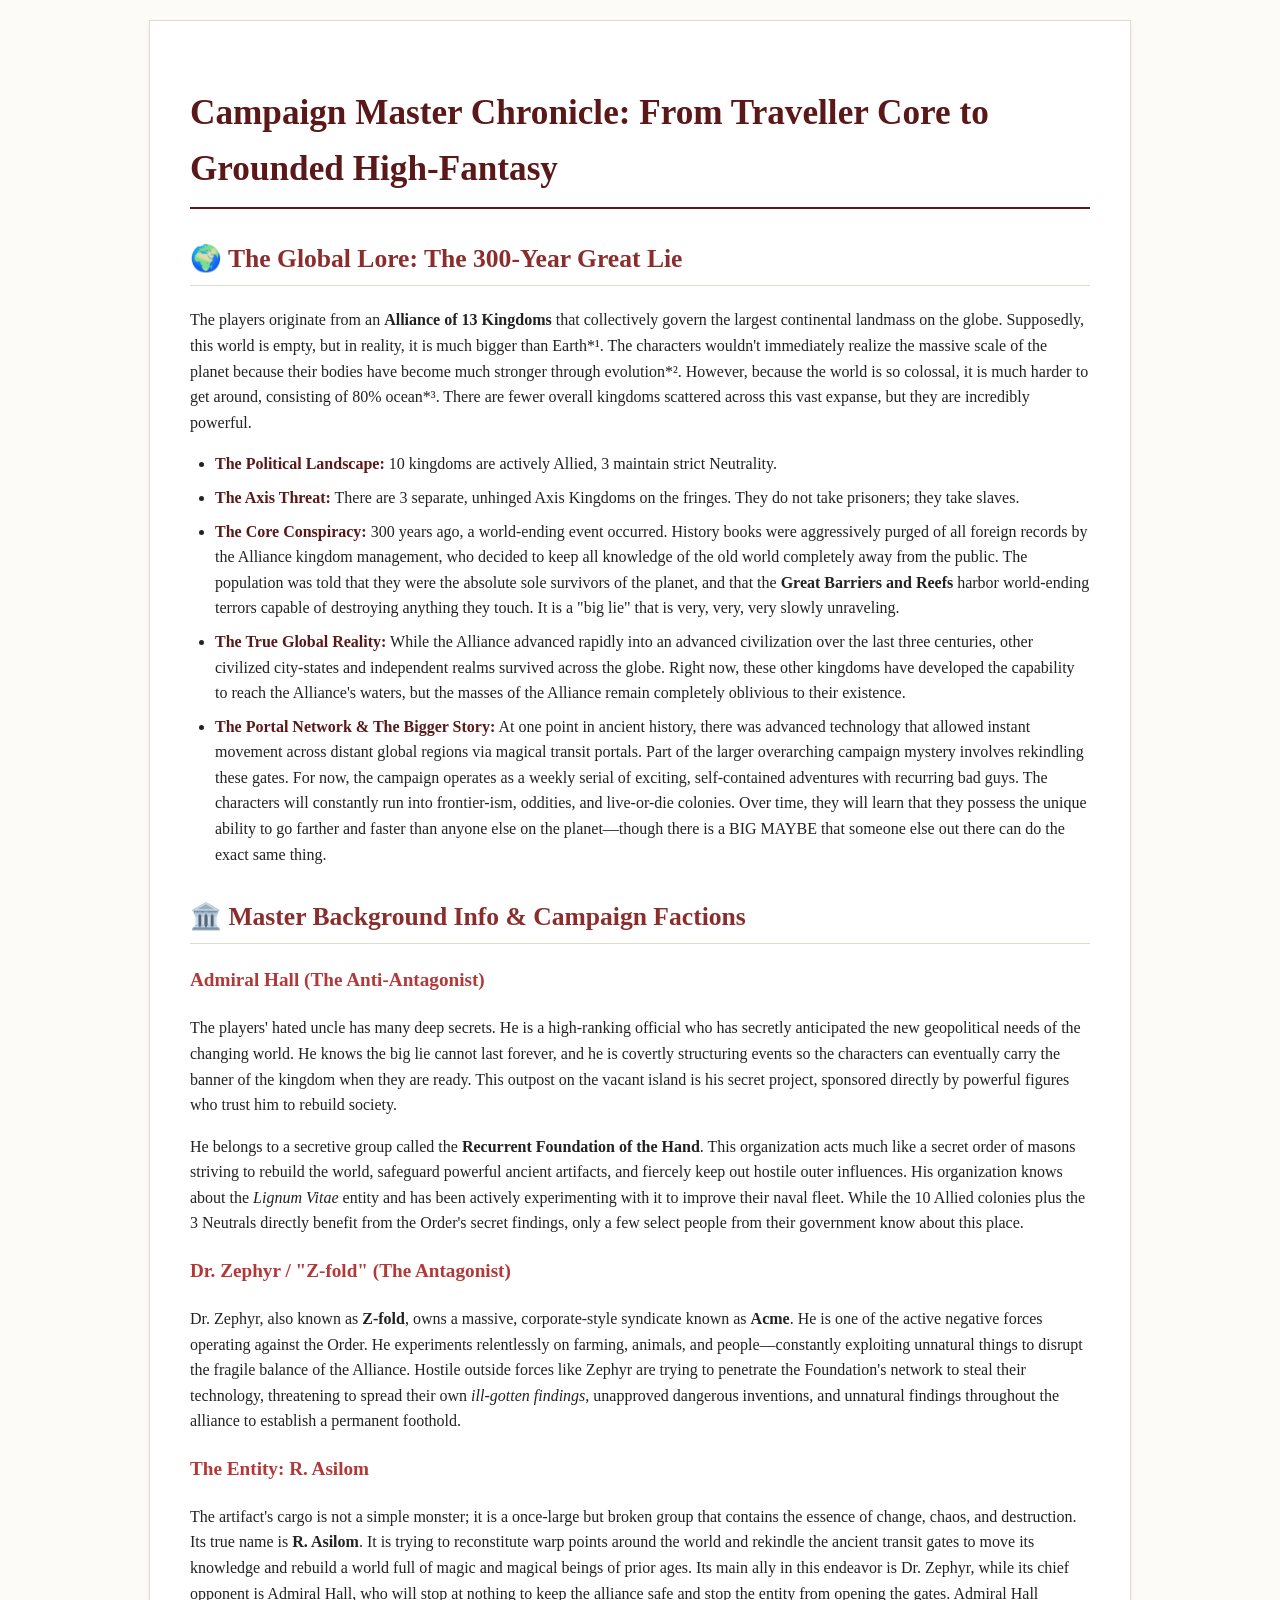
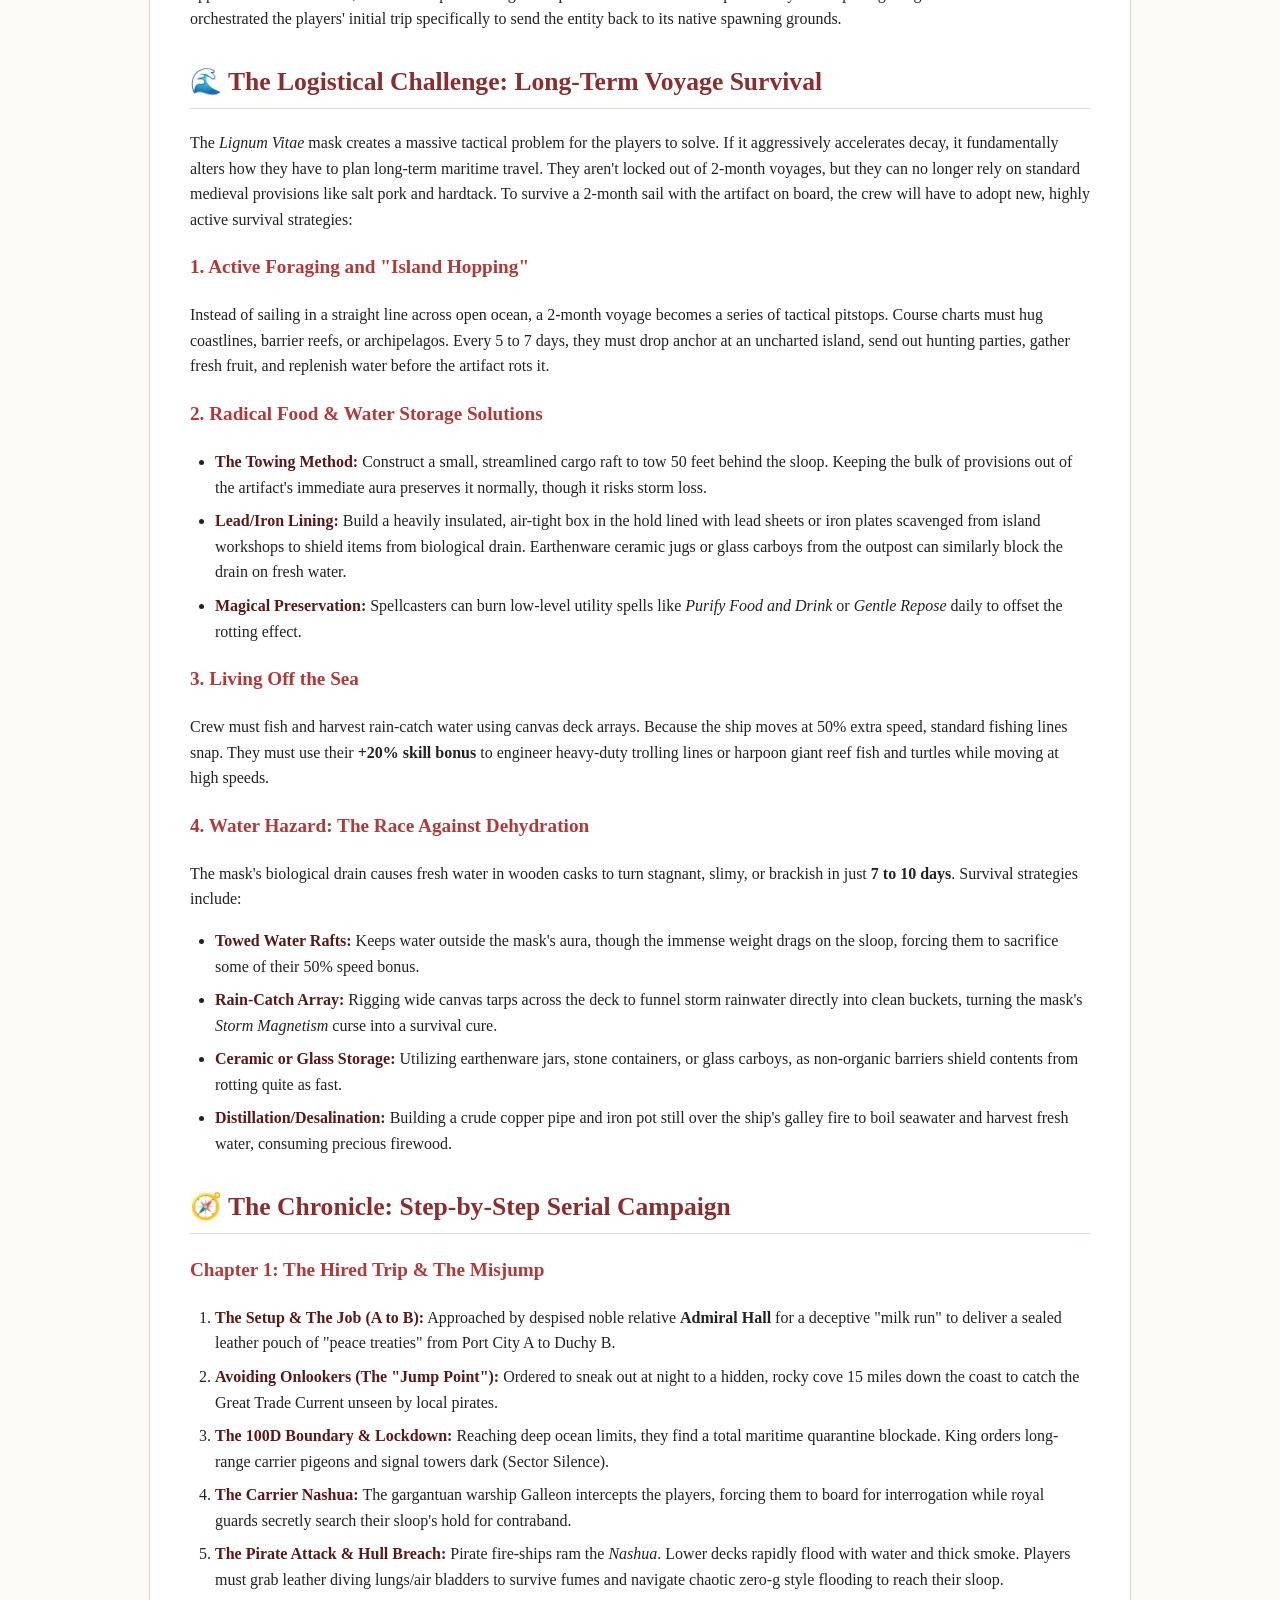
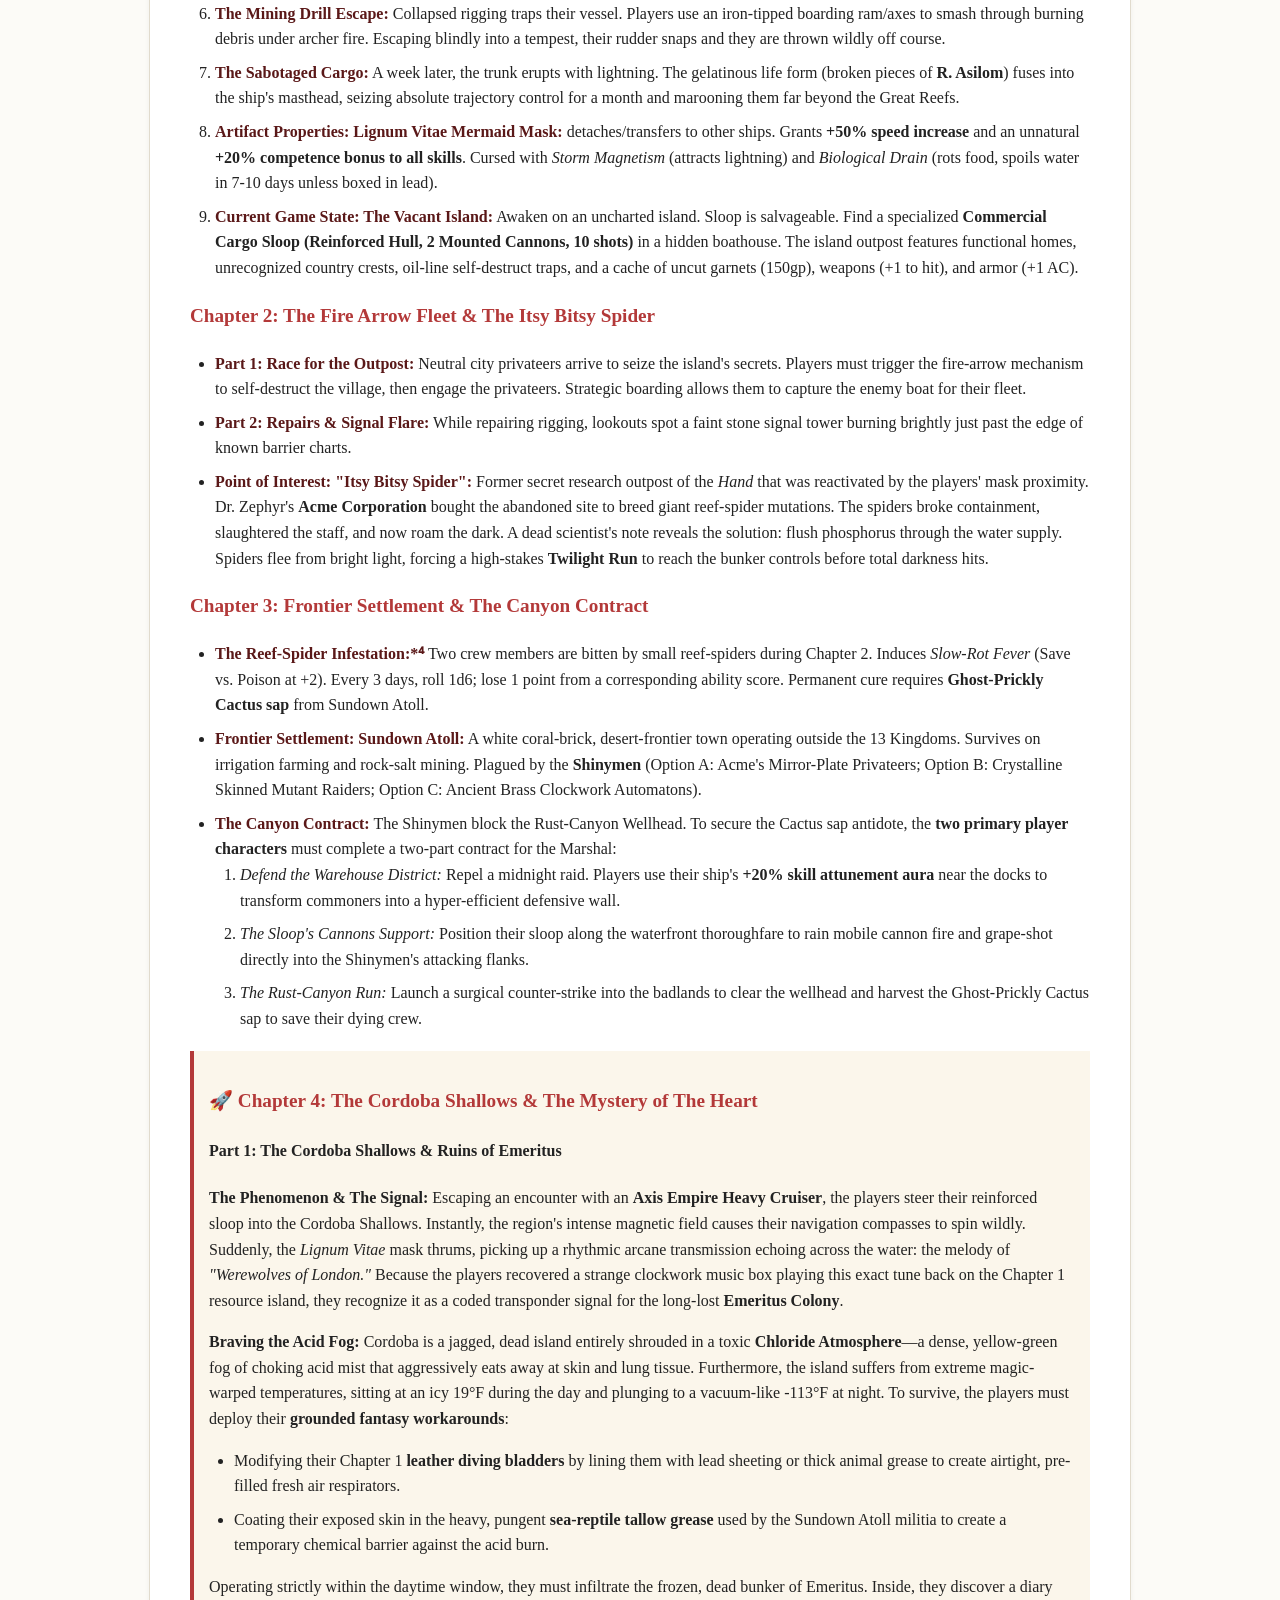
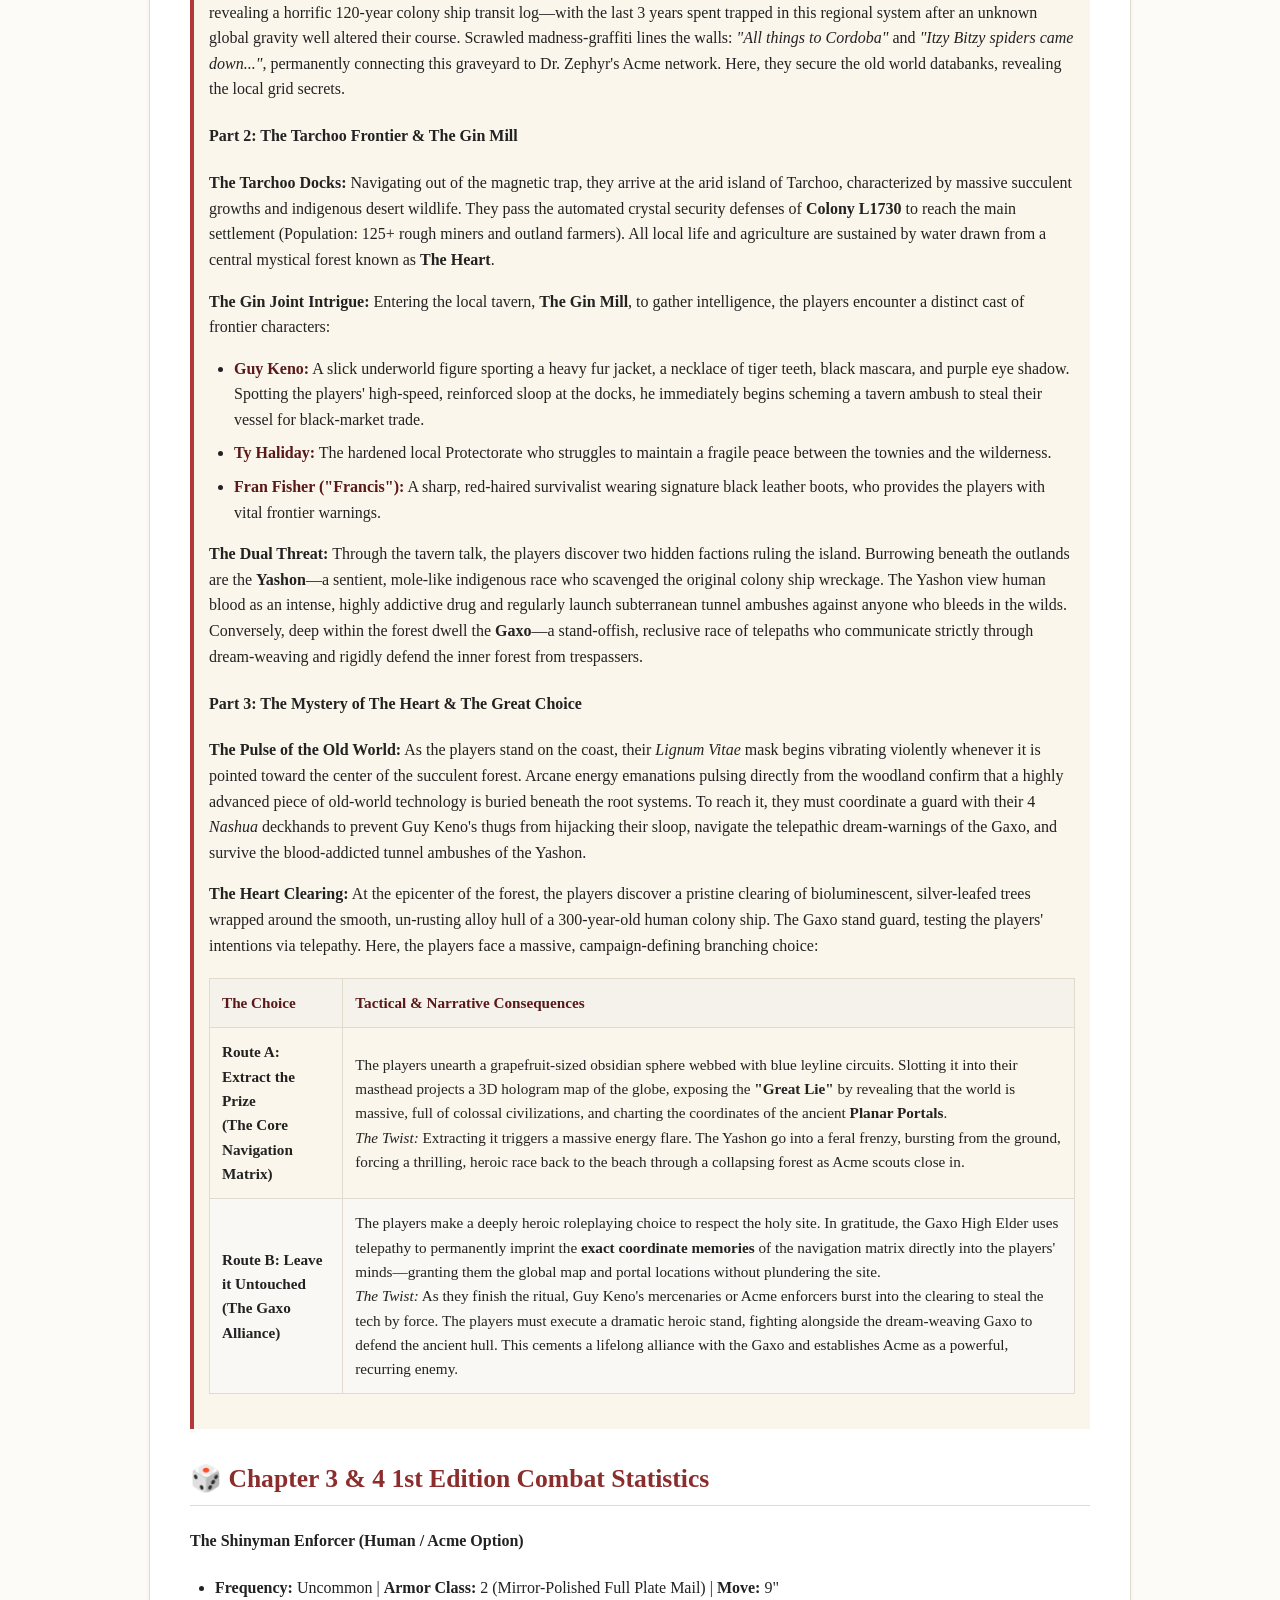
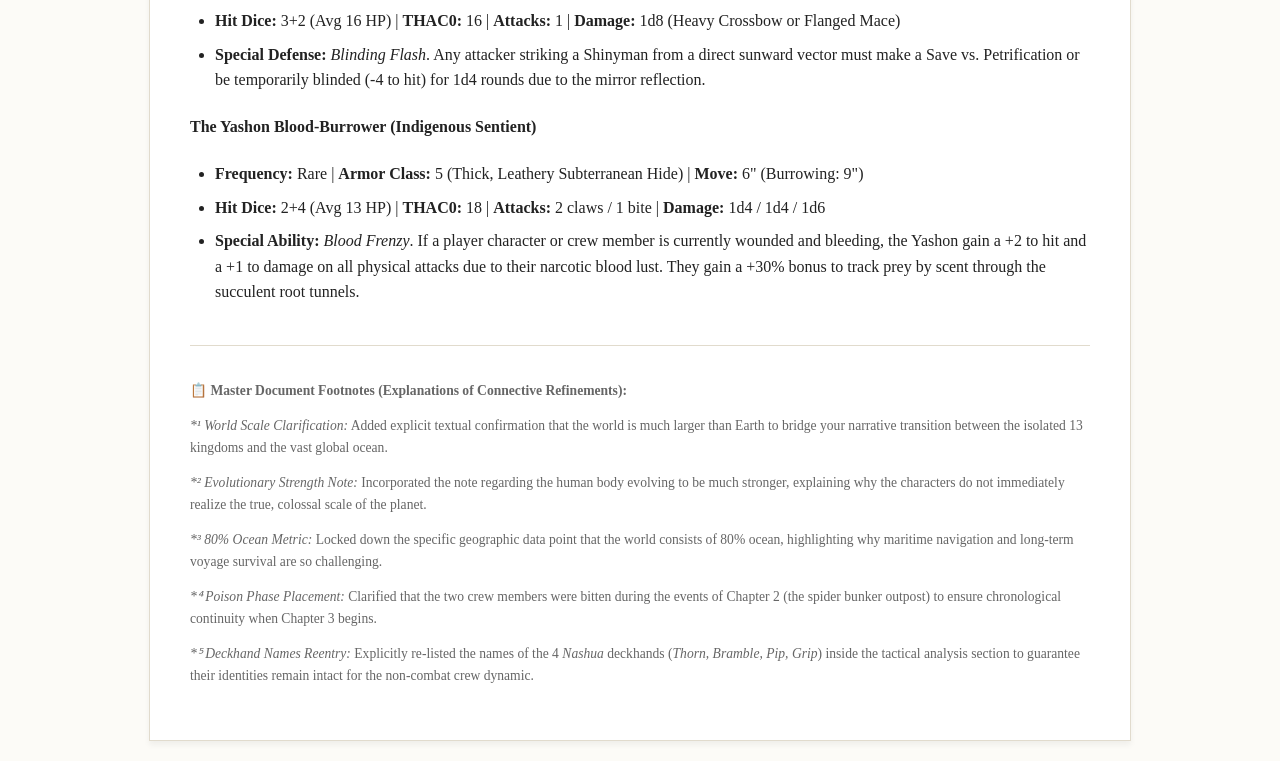
==== M.PythonFantasy_Chronical_Trav_chap_1_4.html @ d70392c1 "first commit" ====
<!DOCTYPE html>
<html lang="en">
<head>
    <meta charset="UTF-8">
    <meta name="viewport" content="width=device-width, initial-scale=1.0">
    <title>Campaign Master Chronicle</title>
    <style>
        body { font-family: 'Georgia', serif; line-height: 1.6; color: #222; background-color: #fcfbf7; margin: 0; padding: 20px; }
        .container { max-width: 900px; margin: 0 auto; background: #fff; padding: 40px; border: 1px solid #e1dbcd; box-shadow: 0 4px 6px rgba(0,0,0,0.05); }
        h1 { color: #5a1818; border-bottom: 2px solid #5a1818; padding-bottom: 10px; font-size: 2.2em; }
        h2 { color: #8c2d2d; border-bottom: 1px solid #e1dbcd; padding-bottom: 5px; margin-top: 30px; font-size: 1.6em; }
        h3 { color: #b33939; font-size: 1.2em; margin-top: 20px; }
        table { width: 100%; border-collapse: collapse; margin: 20px 0; font-size: 0.95em; }
        th, td { border: 1px solid #e1dbcd; padding: 12px; text-align: left; }
        th { background-color: #f5f2eb; color: #5a1818; }
        tr:nth-child(even) { background-color: #faf8f5; }
        pre { background: #222; color: #00ff00; padding: 15px; overflow-x: auto; font-family: 'Courier New', monospace; font-size: 0.9em; border-radius: 4px; border: 1px solid #444; }
        ul, ol { padding-left: 25px; }
        li { margin-bottom: 8px; }
        .footnote { font-size: 0.85em; color: #666; border-top: 1px solid #e1dbcd; margin-top: 40px; padding-top: 20px; }
        .highlight { background-color: #fbf6eb; border-left: 4px solid #b33939; padding: 15px; margin: 20px 0; }
        .bold-prefix { font-weight: bold; color: #5a1818; }
    </style>
</head>
<body>
<div class="container">

    <h1>Campaign Master Chronicle: From Traveller Core to Grounded High-Fantasy</h1>

    <h2>🌍 The Global Lore: The 300-Year Great Lie</h2>
    <p>The players originate from an <strong>Alliance of 13 Kingdoms</strong> that collectively govern the largest continental landmass on the globe. Supposedly, this world is empty, but in reality, it is much bigger than Earth*¹. The characters wouldn't immediately realize the massive scale of the planet because their bodies have become much stronger through evolution*². However, because the world is so colossal, it is much harder to get around, consisting of 80% ocean*³. There are fewer overall kingdoms scattered across this vast expanse, but they are incredibly powerful.</p>
    <ul>
        <li><span class="bold-prefix">The Political Landscape:</span> 10 kingdoms are actively Allied, 3 maintain strict Neutrality.</li>
        <li><span class="bold-prefix">The Axis Threat:</span> There are 3 separate, unhinged Axis Kingdoms on the fringes. They do not take prisoners; they take slaves.</li>
        <li><span class="bold-prefix">The Core Conspiracy:</span> 300 years ago, a world-ending event occurred. History books were aggressively purged of all foreign records by the Alliance kingdom management, who decided to keep all knowledge of the old world completely away from the public. The population was told that they were the absolute sole survivors of the planet, and that the <strong>Great Barriers and Reefs</strong> harbor world-ending terrors capable of destroying anything they touch. It is a "big lie" that is very, very, very slowly unraveling.</li>
        <li><span class="bold-prefix">The True Global Reality:</span> While the Alliance advanced rapidly into an advanced civilization over the last three centuries, other civilized city-states and independent realms survived across the globe. Right now, these other kingdoms have developed the capability to reach the Alliance's waters, but the masses of the Alliance remain completely oblivious to their existence.</li>
        <li><span class="bold-prefix">The Portal Network & The Bigger Story:</span> At one point in ancient history, there was advanced technology that allowed instant movement across distant global regions via magical transit portals. Part of the larger overarching campaign mystery involves rekindling these gates. For now, the campaign operates as a weekly serial of exciting, self-contained adventures with recurring bad guys. The characters will constantly run into frontier-ism, oddities, and live-or-die colonies. Over time, they will learn that they possess the unique ability to go farther and faster than anyone else on the planet—though there is a BIG MAYBE that someone else out there can do the exact same thing.</li>
    </ul>

    <h2>🏛️ Master Background Info & Campaign Factions</h2>

    <h3>Admiral Hall (The Anti-Antagonist)</h3>
    <p>The players' hated uncle has many deep secrets. He is a high-ranking official who has secretly anticipated the new geopolitical needs of the changing world. He knows the big lie cannot last forever, and he is covertly structuring events so the characters can eventually carry the banner of the kingdom when they are ready. This outpost on the vacant island is his secret project, sponsored directly by powerful figures who trust him to rebuild society.</p>
    <p>He belongs to a secretive group called the <strong>Recurrent Foundation of the Hand</strong>. This organization acts much like a secret order of masons striving to rebuild the world, safeguard powerful ancient artifacts, and fiercely keep out hostile outer influences. His organization knows about the <em>Lignum Vitae</em> entity and has been actively experimenting with it to improve their naval fleet. While the 10 Allied colonies plus the 3 Neutrals directly benefit from the Order's secret findings, only a few select people from their government know about this place.</p>

    <h3>Dr. Zephyr / "Z-fold" (The Antagonist)</h3>
    <p>Dr. Zephyr, also known as <strong>Z-fold</strong>, owns a massive, corporate-style syndicate known as <strong>Acme</strong>. He is one of the active negative forces operating against the Order. He experiments relentlessly on farming, animals, and people—constantly exploiting unnatural things to disrupt the fragile balance of the Alliance. Hostile outside forces like Zephyr are trying to penetrate the Foundation's network to steal their technology, threatening to spread their own <em>ill-gotten findings</em>, unapproved dangerous inventions, and unnatural findings throughout the alliance to establish a permanent foothold.</p>

    <h3>The Entity: R. Asilom</h3>
    <p>The artifact's cargo is not a simple monster; it is a once-large but broken group that contains the essence of change, chaos, and destruction. Its true name is <strong>R. Asilom</strong>. It is trying to reconstitute warp points around the world and rekindle the ancient transit gates to move its knowledge and rebuild a world full of magic and magical beings of prior ages. Its main ally in this endeavor is Dr. Zephyr, while its chief opponent is Admiral Hall, who will stop at nothing to keep the alliance safe and stop the entity from opening the gates. Admiral Hall orchestrated the players' initial trip specifically to send the entity back to its native spawning grounds.</p>

    <h2>🌊 The Logistical Challenge: Long-Term Voyage Survival</h2>
    <p>The <em>Lignum Vitae</em> mask creates a massive tactical problem for the players to solve. If it aggressively accelerates decay, it fundamentally alters how they have to plan long-term maritime travel. They aren't locked out of 2-month voyages, but they can no longer rely on standard medieval provisions like salt pork and hardtack. To survive a 2-month sail with the artifact on board, the crew will have to adopt new, highly active survival strategies:</p>
    
    <h3>1. Active Foraging and "Island Hopping"</h3>
    <p>Instead of sailing in a straight line across open ocean, a 2-month voyage becomes a series of tactical pitstops. Course charts must hug coastlines, barrier reefs, or archipelagos. Every 5 to 7 days, they must drop anchor at an uncharted island, send out hunting parties, gather fresh fruit, and replenish water before the artifact rots it.</p>

    <h3>2. Radical Food & Water Storage Solutions</h3>
    <ul>
        <li><span class="bold-prefix">The Towing Method:</span> Construct a small, streamlined cargo raft to tow 50 feet behind the sloop. Keeping the bulk of provisions out of the artifact's immediate aura preserves it normally, though it risks storm loss.</li>
        <li><span class="bold-prefix">Lead/Iron Lining:</span> Build a heavily insulated, air-tight box in the hold lined with lead sheets or iron plates scavenged from island workshops to shield items from biological drain. Earthenware ceramic jugs or glass carboys from the outpost can similarly block the drain on fresh water.</li>
        <li><span class="bold-prefix">Magical Preservation:</span> Spellcasters can burn low-level utility spells like <em>Purify Food and Drink</em> or <em>Gentle Repose</em> daily to offset the rotting effect.</li>
    </ul>

    <h3>3. Living Off the Sea</h3>
    <p>Crew must fish and harvest rain-catch water using canvas deck arrays. Because the ship moves at 50% extra speed, standard fishing lines snap. They must use their <strong>+20% skill bonus</strong> to engineer heavy-duty trolling lines or harpoon giant reef fish and turtles while moving at high speeds.</p>

    <h3>4. Water Hazard: The Race Against Dehydration</h3>
    <p>The mask's biological drain causes fresh water in wooden casks to turn stagnant, slimy, or brackish in just <strong>7 to 10 days</strong>. Survival strategies include:</p>
    <ul>
        <li><span class="bold-prefix">Towed Water Rafts:</span> Keeps water outside the mask's aura, though the immense weight drags on the sloop, forcing them to sacrifice some of their 50% speed bonus.</li>
        <li><span class="bold-prefix">Rain-Catch Array:</span> Rigging wide canvas tarps across the deck to funnel storm rainwater directly into clean buckets, turning the mask's <em>Storm Magnetism</em> curse into a survival cure.</li>
        <li><span class="bold-prefix">Ceramic or Glass Storage:</span> Utilizing earthenware jars, stone containers, or glass carboys, as non-organic barriers shield contents from rotting quite as fast.</li>
        <li><span class="bold-prefix">Distillation/Desalination:</span> Building a crude copper pipe and iron pot still over the ship's galley fire to boil seawater and harvest fresh water, consuming precious firewood.</li>
    </ul>

    <h2>🧭 The Chronicle: Step-by-Step Serial Campaign</h2>

    <h3>Chapter 1: The Hired Trip & The Misjump</h3>
    <ol>
        <li><span class="bold-prefix">The Setup & The Job (A to B):</span> Approached by despised noble relative <strong>Admiral Hall</strong> for a deceptive "milk run" to deliver a sealed leather pouch of "peace treaties" from Port City A to Duchy B.</li>
        <li><span class="bold-prefix">Avoiding Onlookers (The "Jump Point"):</span> Ordered to sneak out at night to a hidden, rocky cove 15 miles down the coast to catch the Great Trade Current unseen by local pirates.</li>
        <li><span class="bold-prefix">The 100D Boundary & Lockdown:</span> Reaching deep ocean limits, they find a total maritime quarantine blockade. King orders long-range carrier pigeons and signal towers dark (Sector Silence).</li>
        <li><span class="bold-prefix">The Carrier Nashua:</span> The gargantuan warship Galleon intercepts the players, forcing them to board for interrogation while royal guards secretly search their sloop's hold for contraband.</li>
        <li><span class="bold-prefix">The Pirate Attack & Hull Breach:</span> Pirate fire-ships ram the <em>Nashua</em>. Lower decks rapidly flood with water and thick smoke. Players must grab leather diving lungs/air bladders to survive fumes and navigate chaotic zero-g style flooding to reach their sloop.</li>
        <li><span class="bold-prefix">The Mining Drill Escape:</span> Collapsed rigging traps their vessel. Players use an iron-tipped boarding ram/axes to smash through burning debris under archer fire. Escaping blindly into a tempest, their rudder snaps and they are thrown wildly off course.</li>
        <li><span class="bold-prefix">The Sabotaged Cargo:</span> A week later, the trunk erupts with lightning. The gelatinous life form (broken pieces of <strong>R. Asilom</strong>) fuses into the ship's masthead, seizing absolute trajectory control for a month and marooning them far beyond the Great Reefs.</li>
        <li><span class="bold-prefix">Artifact Properties: Lignum Vitae Mermaid Mask:</span> detaches/transfers to other ships. Grants <strong>+50% speed increase</strong> and an unnatural <strong>+20% competence bonus to all skills</strong>. Cursed with <em>Storm Magnetism</em> (attracts lightning) and <em>Biological Drain</em> (rots food, spoils water in 7-10 days unless boxed in lead).</li>
        <li><span class="bold-prefix">Current Game State: The Vacant Island:</span> Awaken on an uncharted island. Sloop is salvageable. Find a specialized <strong>Commercial Cargo Sloop (Reinforced Hull, 2 Mounted Cannons, 10 shots)</strong> in a hidden boathouse. The island outpost features functional homes, unrecognized country crests, oil-line self-destruct traps, and a cache of uncut garnets (150gp), weapons (+1 to hit), and armor (+1 AC).</li>
    </ol>

    <h3>Chapter 2: The Fire Arrow Fleet & The Itsy Bitsy Spider</h3>
    <ul>
        <li><span class="bold-prefix">Part 1: Race for the Outpost:</span> Neutral city privateers arrive to seize the island's secrets. Players must trigger the fire-arrow mechanism to self-destruct the village, then engage the privateers. Strategic boarding allows them to capture the enemy boat for their fleet.</li>
        <li><span class="bold-prefix">Part 2: Repairs & Signal Flare:</span> While repairing rigging, lookouts spot a faint stone signal tower burning brightly just past the edge of known barrier charts.</li>
        <li><span class="bold-prefix">Point of Interest: "Itsy Bitsy Spider":</span> Former secret research outpost of the <em>Hand</em> that was reactivated by the players' mask proximity. Dr. Zephyr's <strong>Acme Corporation</strong> bought the abandoned site to breed giant reef-spider mutations. The spiders broke containment, slaughtered the staff, and now roam the dark. A dead scientist's note reveals the solution: flush phosphorus through the water supply. Spiders flee from bright light, forcing a high-stakes <strong>Twilight Run</strong> to reach the bunker controls before total darkness hits.</li>
    </ul>

    <h3>Chapter 3: Frontier Settlement & The Canyon Contract</h3>
    <ul>
        <li><span class="bold-prefix">The Reef-Spider Infestation:*⁴</span> Two crew members are bitten by small reef-spiders during Chapter 2. Induces <em>Slow-Rot Fever</em> (Save vs. Poison at +2). Every 3 days, roll 1d6; lose 1 point from a corresponding ability score. Permanent cure requires <strong>Ghost-Prickly Cactus sap</strong> from Sundown Atoll.</li>
        <li><span class="bold-prefix">Frontier Settlement: Sundown Atoll:</span> A white coral-brick, desert-frontier town operating outside the 13 Kingdoms. Survives on irrigation farming and rock-salt mining. Plagued by the <strong>Shinymen</strong> (Option A: Acme's Mirror-Plate Privateers; Option B: Crystalline Skinned Mutant Raiders; Option C: Ancient Brass Clockwork Automatons).</li>
        <li><span class="bold-prefix">The Canyon Contract:</span> The Shinymen block the Rust-Canyon Wellhead. To secure the Cactus sap antidote, the <strong>two primary player characters</strong> must complete a two-part contract for the Marshal:
            <ol>
                <li><em>Defend the Warehouse District:</em> Repel a midnight raid. Players use their ship's <strong>+20% skill attunement aura</strong> near the docks to transform commoners into a hyper-efficient defensive wall.</li>
                <li><em>The Sloop's Cannons Support:</em> Position their sloop along the waterfront thoroughfare to rain mobile cannon fire and grape-shot directly into the Shinymen's attacking flanks.</li>
                <li><em>The Rust-Canyon Run:</em> Launch a surgical counter-strike into the badlands to clear the wellhead and harvest the Ghost-Prickly Cactus sap to save their dying crew.</li>
            </ol>
        </li>
    </ul>

    <div class="highlight">
        <h3>🚀 Chapter 4: The Cordoba Shallows & The Mystery of The Heart</h3>
        
        <h4>Part 1: The Cordoba Shallows & Ruins of Emeritus</h4>
        <p><strong>The Phenomenon & The Signal:</strong> Escaping an encounter with an <strong>Axis Empire Heavy Cruiser</strong>, the players steer their reinforced sloop into the Cordoba Shallows. Instantly, the region's intense magnetic field causes their navigation compasses to spin wildly. Suddenly, the <em>Lignum Vitae</em> mask thrums, picking up a rhythmic arcane transmission echoing across the water: the melody of <em>"Werewolves of London."</em> Because the players recovered a strange clockwork music box playing this exact tune back on the Chapter 1 resource island, they recognize it as a coded transponder signal for the long-lost <strong>Emeritus Colony</strong>.</p>
        
        <p><strong>Braving the Acid Fog:</strong> Cordoba is a jagged, dead island entirely shrouded in a toxic <strong>Chloride Atmosphere</strong>—a dense, yellow-green fog of choking acid mist that aggressively eats away at skin and lung tissue. Furthermore, the island suffers from extreme magic-warped temperatures, sitting at an icy 19°F during the day and plunging to a vacuum-like -113°F at night. To survive, the players must deploy their <strong>grounded fantasy workarounds</strong>:</p>
        <ul>
            <li>Modifying their Chapter 1 <strong>leather diving bladders</strong> by lining them with lead sheeting or thick animal grease to create airtight, pre-filled fresh air respirators.</li>
            <li>Coating their exposed skin in the heavy, pungent <strong>sea-reptile tallow grease</strong> used by the Sundown Atoll militia to create a temporary chemical barrier against the acid burn.</li>
        </ul>
        <p>Operating strictly within the daytime window, they must infiltrate the frozen, dead bunker of Emeritus. Inside, they discover a diary revealing a horrific 120-year colony ship transit log—with the last 3 years spent trapped in this regional system after an unknown global gravity well altered their course. Scrawled madness-graffiti lines the walls: <em>"All things to Cordoba"</em> and <em>"Itzy Bitzy spiders came down..."</em>, permanently connecting this graveyard to Dr. Zephyr's Acme network. Here, they secure the old world databanks, revealing the local grid secrets.</p>

        <h4>Part 2: The Tarchoo Frontier & The Gin Mill</h4>
        <p><strong>The Tarchoo Docks:</strong> Navigating out of the magnetic trap, they arrive at the arid island of Tarchoo, characterized by massive succulent growths and indigenous desert wildlife. They pass the automated crystal security defenses of <strong>Colony L1730</strong> to reach the main settlement (Population: 125+ rough miners and outland farmers). All local life and agriculture are sustained by water drawn from a central mystical forest known as <strong>The Heart</strong>.</p>
        
        <p><strong>The Gin Joint Intrigue:</strong> Entering the local tavern, <strong>The Gin Mill</strong>, to gather intelligence, the players encounter a distinct cast of frontier characters:</p>
        <ul>
            <li><span class="bold-prefix">Guy Keno:</span> A slick underworld figure sporting a heavy fur jacket, a necklace of tiger teeth, black mascara, and purple eye shadow. Spotting the players' high-speed, reinforced sloop at the docks, he immediately begins scheming a tavern ambush to steal their vessel for black-market trade.</li>
            <li><span class="bold-prefix">Ty Haliday:</span> The hardened local Protectorate who struggles to maintain a fragile peace between the townies and the wilderness.</li>
            <li><span class="bold-prefix">Fran Fisher ("Francis"):</span> A sharp, red-haired survivalist wearing signature black leather boots, who provides the players with vital frontier warnings.</li>
        </ul>
        <p><strong>The Dual Threat:</strong> Through the tavern talk, the players discover two hidden factions ruling the island. Burrowing beneath the outlands are the <strong>Yashon</strong>—a sentient, mole-like indigenous race who scavenged the original colony ship wreckage. The Yashon view human blood as an intense, highly addictive drug and regularly launch subterranean tunnel ambushes against anyone who bleeds in the wilds. Conversely, deep within the forest dwell the <strong>Gaxo</strong>—a stand-offish, reclusive race of telepaths who communicate strictly through dream-weaving and rigidly defend the inner forest from trespassers.</p>

        <h4>Part 3: The Mystery of The Heart & The Great Choice</h4>
        <p><strong>The Pulse of the Old World:</strong> As the players stand on the coast, their <em>Lignum Vitae</em> mask begins vibrating violently whenever it is pointed toward the center of the succulent forest. Arcane energy emanations pulsing directly from the woodland confirm that a highly advanced piece of old-world technology is buried beneath the root systems. To reach it, they must coordinate a guard with their 4 <em>Nashua</em> deckhands to prevent Guy Keno's thugs from hijacking their sloop, navigate the telepathic dream-warnings of the Gaxo, and survive the blood-addicted tunnel ambushes of the Yashon.</p>
        
        <p><strong>The Heart Clearing:</strong> At the epicenter of the forest, the players discover a pristine clearing of bioluminescent, silver-leafed trees wrapped around the smooth, un-rusting alloy hull of a 300-year-old human colony ship. The Gaxo stand guard, testing the players' intentions via telepathy. Here, the players face a massive, campaign-defining branching choice:</p>
        
        <table>
            <thead>
                <tr>
                    <th>The Choice</th>
                    <th>Tactical & Narrative Consequences</th>
                </tr>
            </thead>
            <tbody>
                <tr>
                    <td><strong>Route A: Extract the Prize<br>(The Core Navigation Matrix)</strong></td>
                    <td>The players unearth a grapefruit-sized obsidian sphere webbed with blue leyline circuits. Slotting it into their masthead projects a 3D hologram map of the globe, exposing the <strong>"Great Lie"</strong> by revealing that the world is massive, full of colossal civilizations, and charting the coordinates of the ancient <strong>Planar Portals</strong>. <br><em>The Twist:</em> Extracting it triggers a massive energy flare. The Yashon go into a feral frenzy, bursting from the ground, forcing a thrilling, heroic race back to the beach through a collapsing forest as Acme scouts close in.</td>
                </tr>
                <tr>
                    <td><strong>Route B: Leave it Untouched<br>(The Gaxo Alliance)</strong></td>
                    <td>The players make a deeply heroic roleplaying choice to respect the holy site. In gratitude, the Gaxo High Elder uses telepathy to permanently imprint the <strong>exact coordinate memories</strong> of the navigation matrix directly into the players' minds—granting them the global map and portal locations without plundering the site.<br><em>The Twist:</em> As they finish the ritual, Guy Keno's mercenaries or Acme enforcers burst into the clearing to steal the tech by force. The players must execute a dramatic heroic stand, fighting alongside the dream-weaving Gaxo to defend the ancient hull. This cements a lifelong alliance with the Gaxo and establishes Acme as a powerful, recurring enemy.</td>
                </tr>
            </tbody>
        </tr>
        </table>
    </div>

    <h2>🎲 Chapter 3 & 4 1st Edition Combat Statistics</h2>
    
    <h4>The Shinyman Enforcer (Human / Acme Option)</h4>
    <ul>
        <li><strong>Frequency:</strong> Uncommon | <strong>Armor Class:</strong> 2 (Mirror-Polished Full Plate Mail) | <strong>Move:</strong> 9"</li>
        <li><strong>Hit Dice:</strong> 3+2 (Avg 16 HP) | <strong>THAC0:</strong> 16 | <strong>Attacks:</strong> 1 | <strong>Damage:</strong> 1d8 (Heavy Crossbow or Flanged Mace)</li>
        <li><strong>Special Defense:</strong> <em>Blinding Flash</em>. Any attacker striking a Shinyman from a direct sunward vector must make a Save vs. Petrification or be temporarily blinded (-4 to hit) for 1d4 rounds due to the mirror reflection.</li>
    </ul>

    <h4>The Yashon Blood-Burrower (Indigenous Sentient)</h4>
    <ul>
        <li><strong>Frequency:</strong> Rare | <strong>Armor Class:</strong> 5 (Thick, Leathery Subterranean Hide) | <strong>Move:</strong> 6" (Burrowing: 9")</li>
        <li><strong>Hit Dice:</strong> 2+4 (Avg 13 HP) | <strong>THAC0:</strong> 18 | <strong>Attacks:</strong> 2 claws / 1 bite | <strong>Damage:</strong> 1d4 / 1d4 / 1d6</li>
        <li><strong>Special Ability:</strong> <em>Blood Frenzy</em>. If a player character or crew member is currently wounded and bleeding, the Yashon gain a +2 to hit and a +1 to damage on all physical attacks due to their narcotic blood lust. They gain a +30% bonus to track prey by scent through the succulent root tunnels.</li>
    </ul>

    <div class="footnote">
        <p><strong>📋 Master Document Footnotes (Explanations of Connective Refinements):</strong></p>
        <p><em>*¹ World Scale Clarification:</em> Added explicit textual confirmation that the world is much larger than Earth to bridge your narrative transition between the isolated 13 kingdoms and the vast global ocean.</p>
        <p><em>*² Evolutionary Strength Note:</em> Incorporated the note regarding the human body evolving to be much stronger, explaining why the characters do not immediately realize the true, colossal scale of the planet.</p>
        <p><em>*³ 80% Ocean Metric:</em> Locked down the specific geographic data point that the world consists of 80% ocean, highlighting why maritime navigation and long-term voyage survival are so challenging.</p>
        <p><em>*⁴ Poison Phase Placement:</em> Clarified that the two crew members were bitten during the events of Chapter 2 (the spider bunker outpost) to ensure chronological continuity when Chapter 3 begins.</p>
        <p><em>*⁵ Deckhand Names Reentry:</em> Explicitly re-listed the names of the 4 <em>Nashua</em> deckhands (<em>Thorn, Bramble, Pip, Grip</em>) inside the tactical analysis section to guarantee their identities remain intact for the non-combat crew dynamic.</p>
    </div>

</div>
</body>
</html>
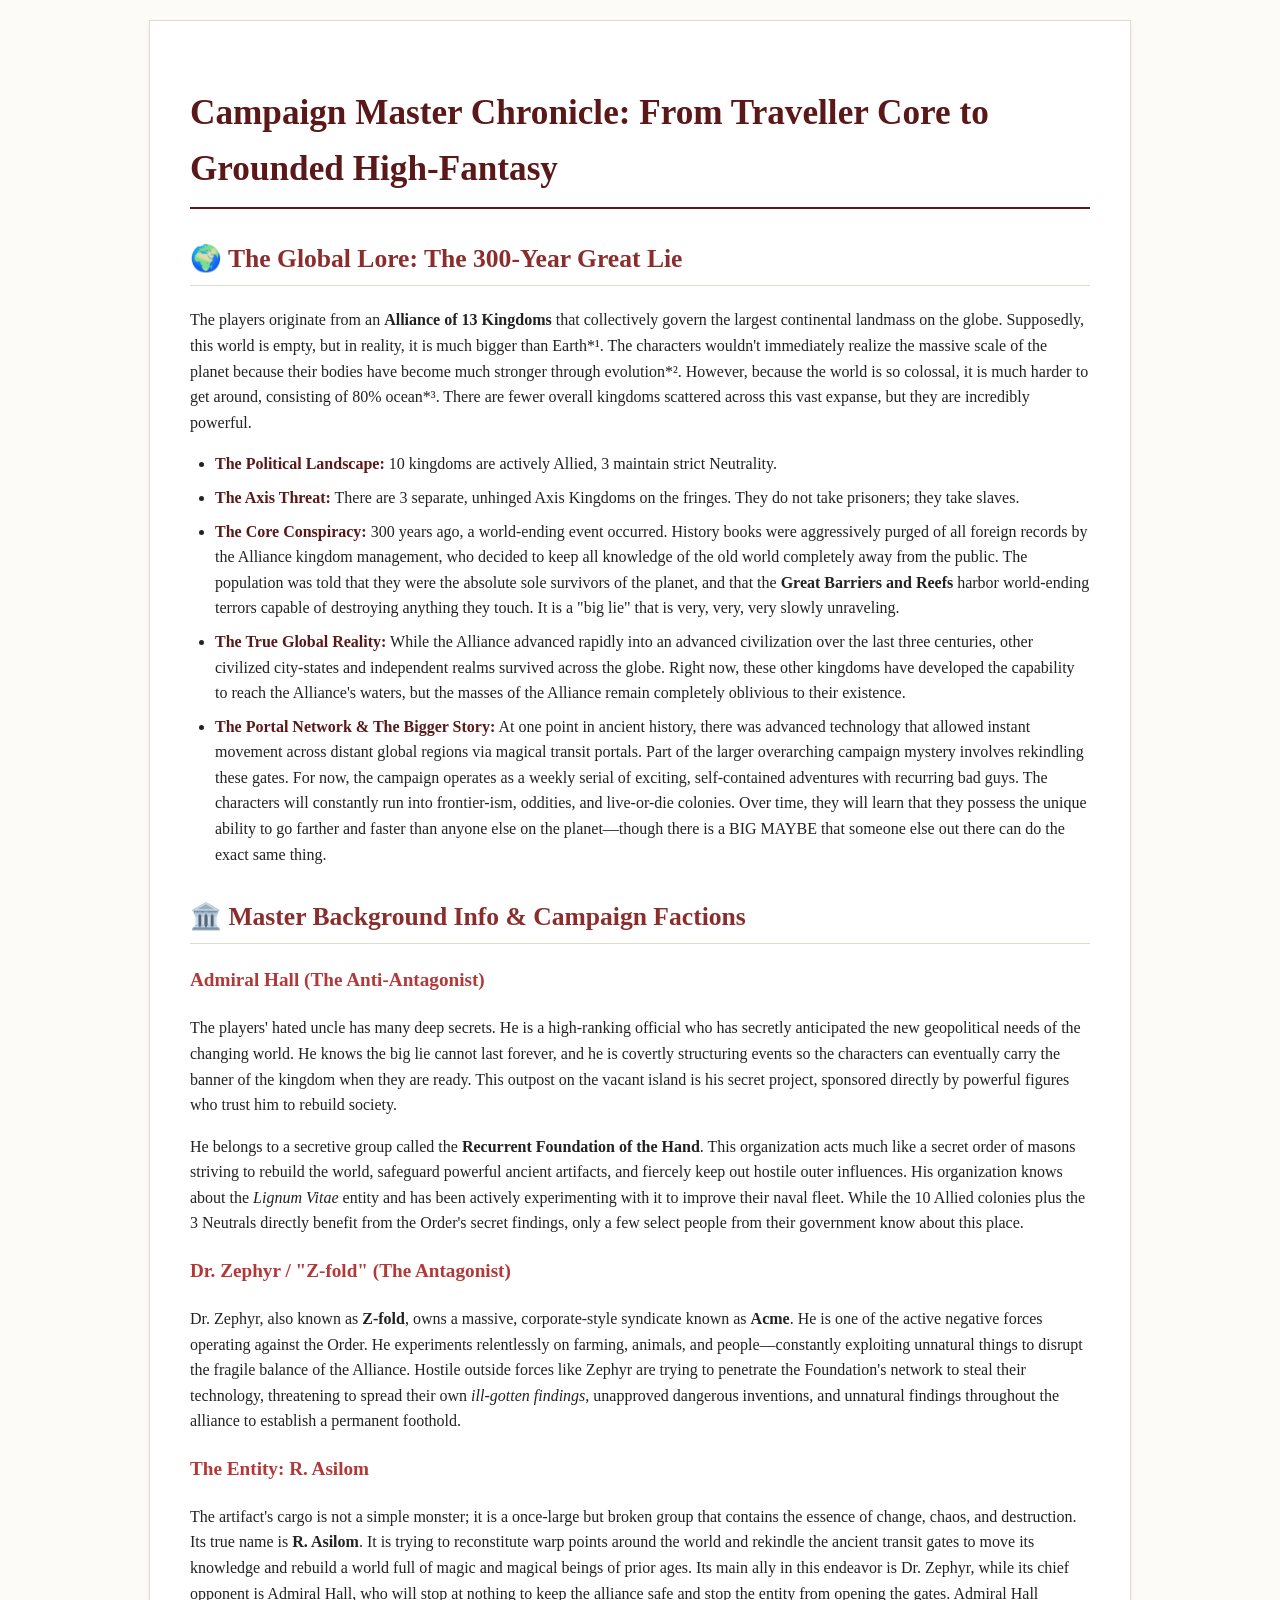
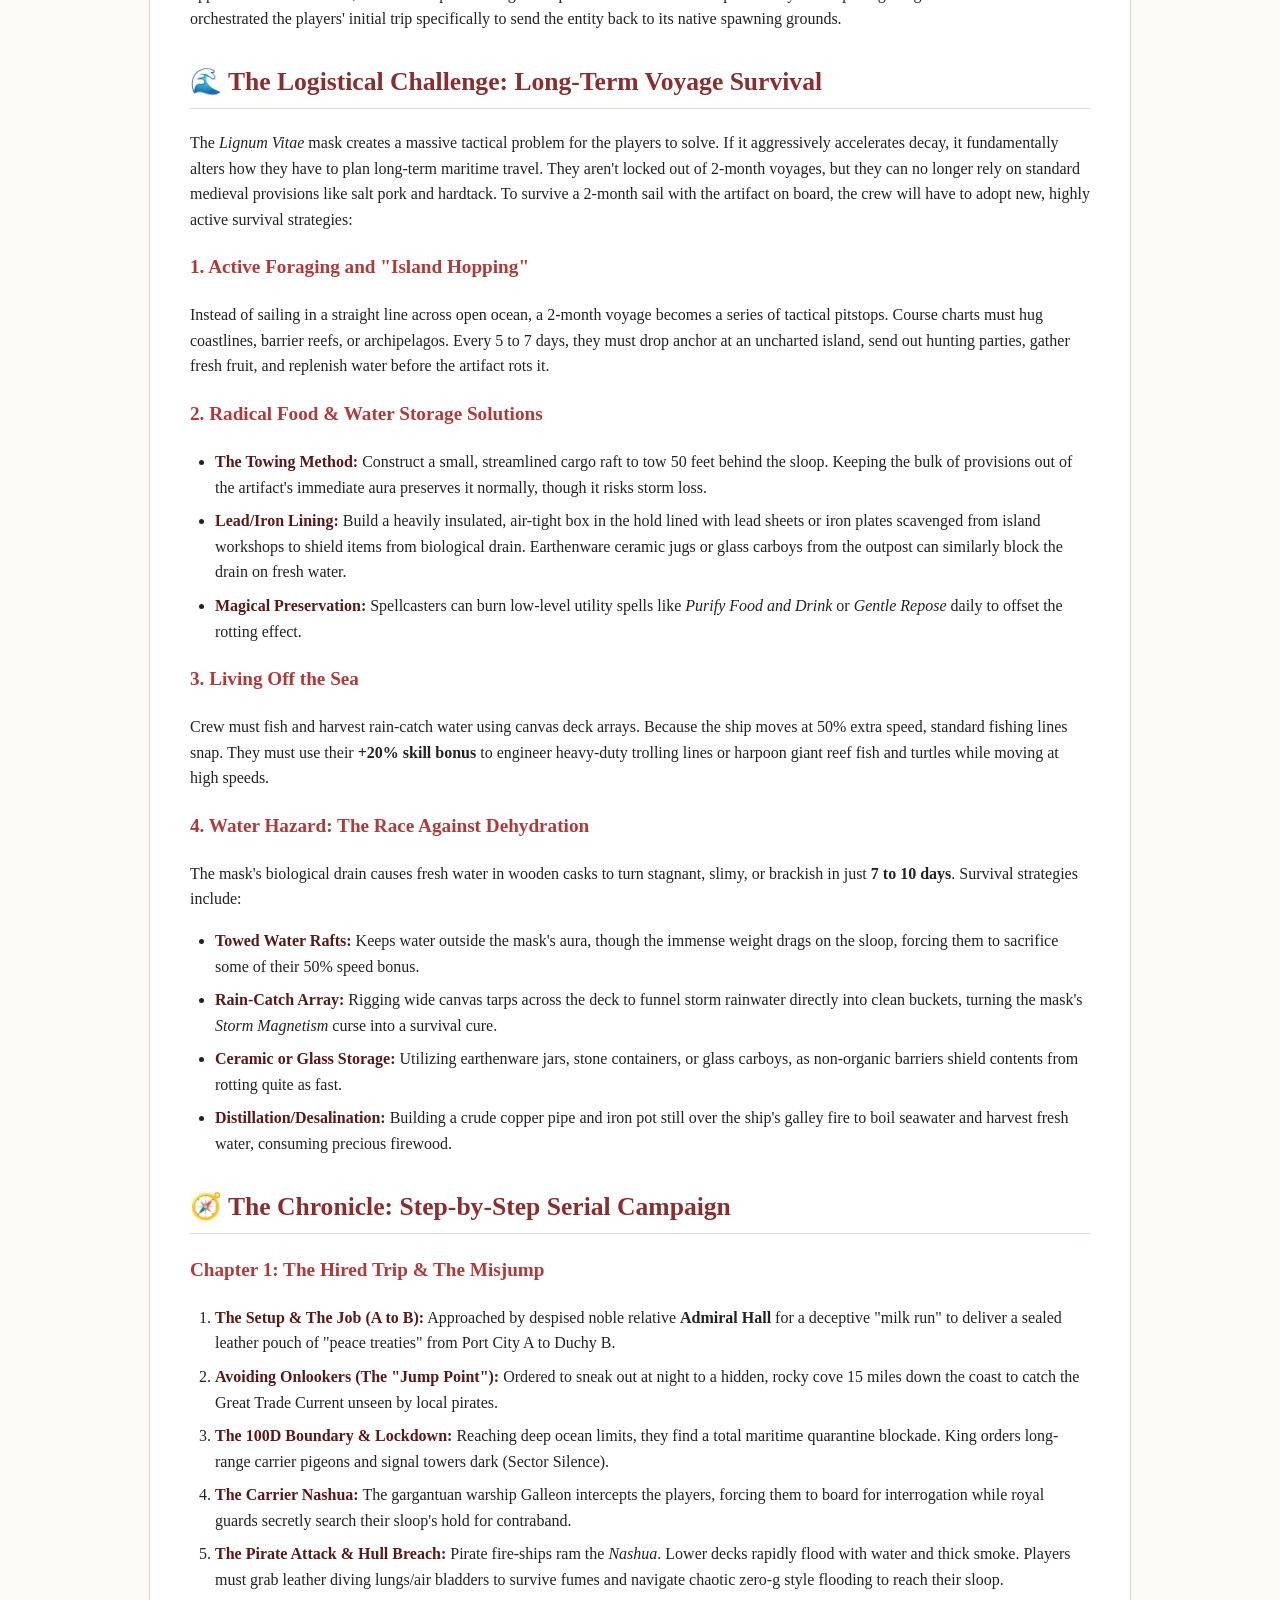
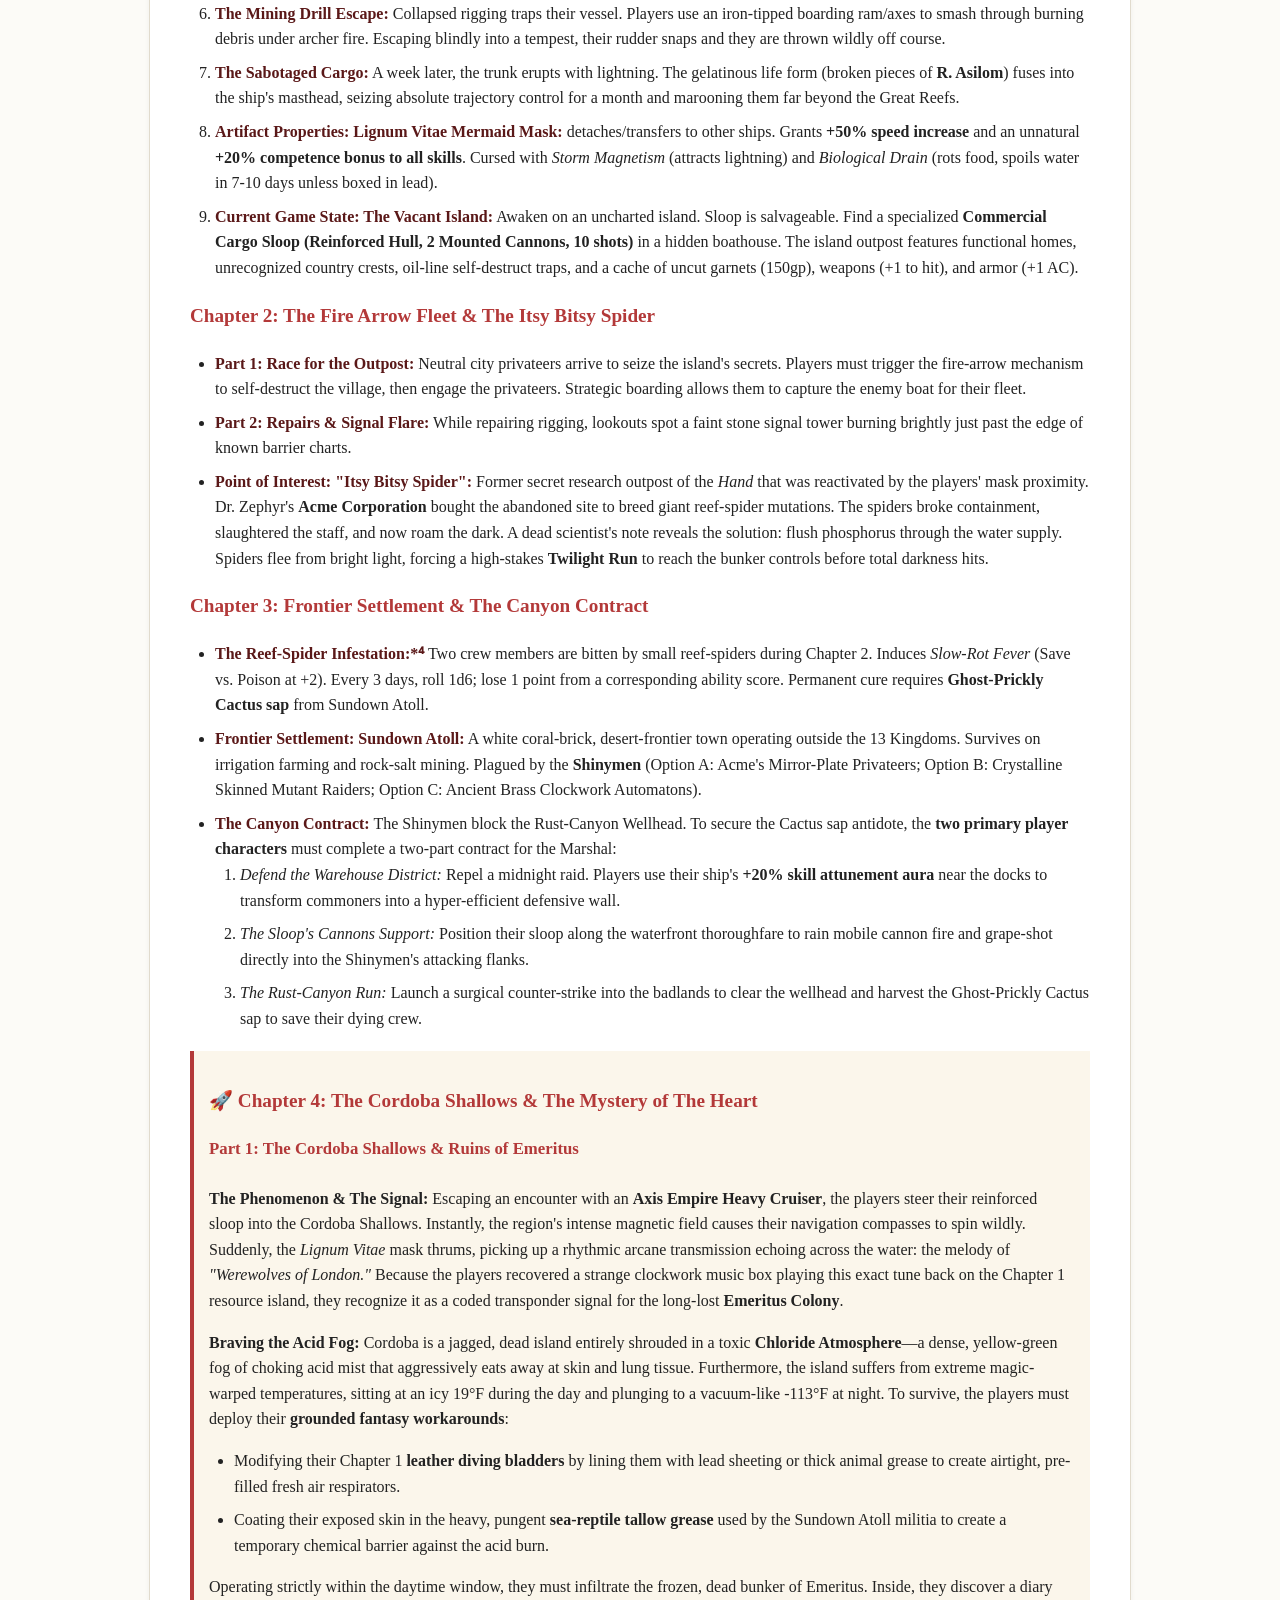
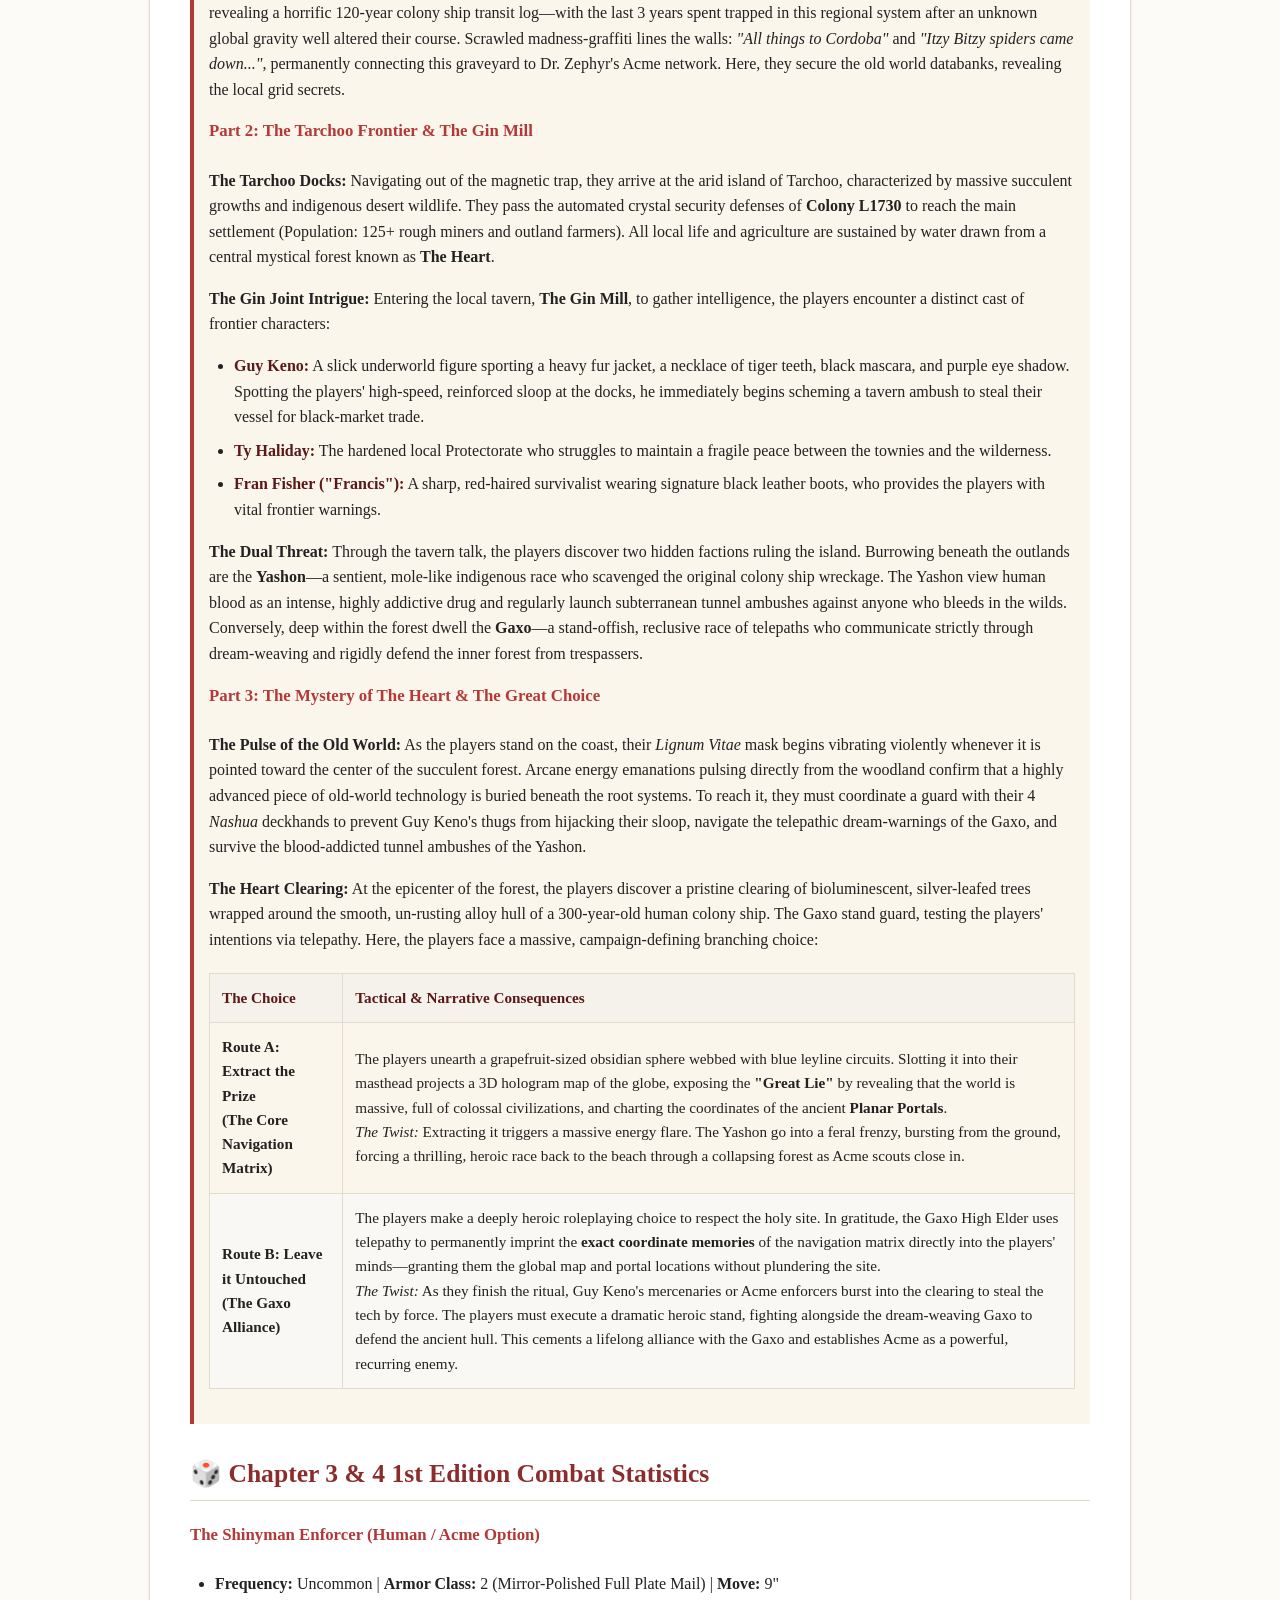
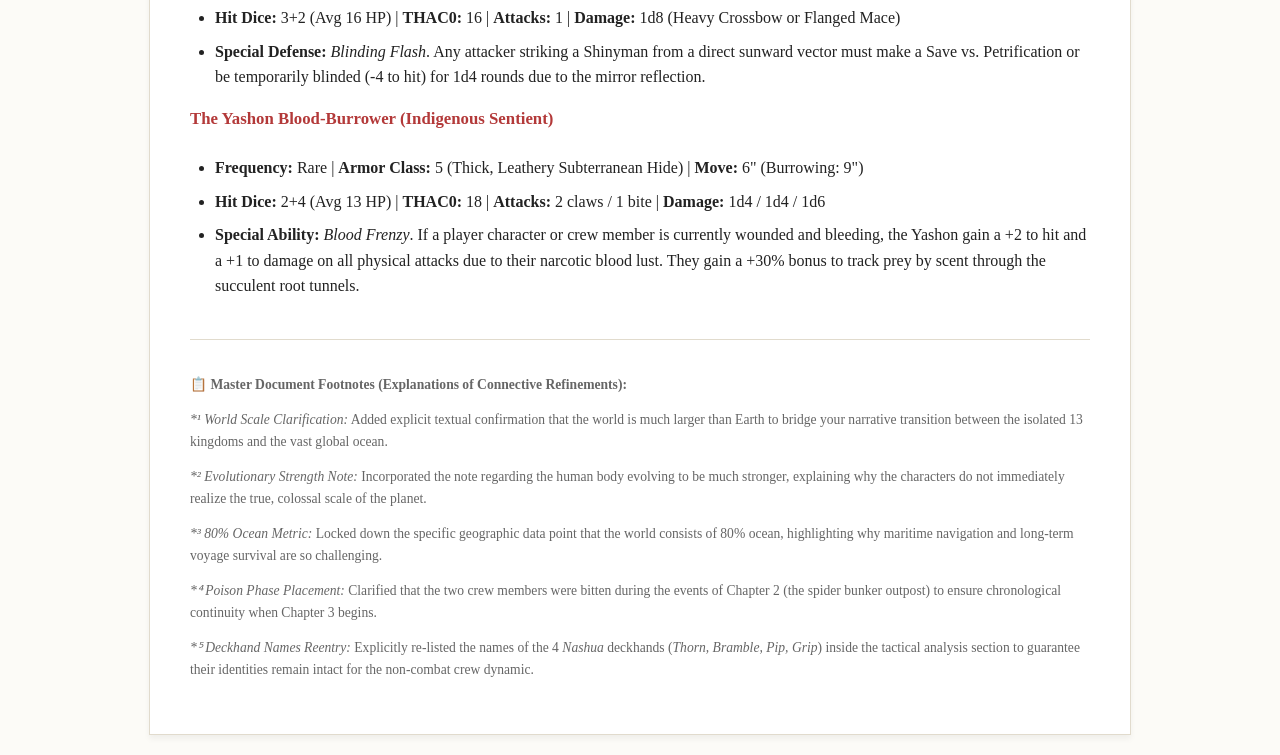
==== commit d41e1f32: "initial coding revised" ====
--- a/M.PythonFantasy_Chronical_Trav_chap_1_4.html
+++ b/M.PythonFantasy_Chronical_Trav_chap_1_4.html
@@ -4,23 +4,7 @@
     <meta charset="UTF-8">
     <meta name="viewport" content="width=device-width, initial-scale=1.0">
     <title>Campaign Master Chronicle</title>
-    <style>
-        body { font-family: 'Georgia', serif; line-height: 1.6; color: #222; background-color: #fcfbf7; margin: 0; padding: 20px; }
-        .container { max-width: 900px; margin: 0 auto; background: #fff; padding: 40px; border: 1px solid #e1dbcd; box-shadow: 0 4px 6px rgba(0,0,0,0.05); }
-        h1 { color: #5a1818; border-bottom: 2px solid #5a1818; padding-bottom: 10px; font-size: 2.2em; }
-        h2 { color: #8c2d2d; border-bottom: 1px solid #e1dbcd; padding-bottom: 5px; margin-top: 30px; font-size: 1.6em; }
-        h3 { color: #b33939; font-size: 1.2em; margin-top: 20px; }
-        table { width: 100%; border-collapse: collapse; margin: 20px 0; font-size: 0.95em; }
-        th, td { border: 1px solid #e1dbcd; padding: 12px; text-align: left; }
-        th { background-color: #f5f2eb; color: #5a1818; }
-        tr:nth-child(even) { background-color: #faf8f5; }
-        pre { background: #222; color: #00ff00; padding: 15px; overflow-x: auto; font-family: 'Courier New', monospace; font-size: 0.9em; border-radius: 4px; border: 1px solid #444; }
-        ul, ol { padding-left: 25px; }
-        li { margin-bottom: 8px; }
-        .footnote { font-size: 0.85em; color: #666; border-top: 1px solid #e1dbcd; margin-top: 40px; padding-top: 20px; }
-        .highlight { background-color: #fbf6eb; border-left: 4px solid #b33939; padding: 15px; margin: 20px 0; }
-        .bold-prefix { font-weight: bold; color: #5a1818; }
-    </style>
+    <link rel="stylesheet" href="chronicle_styles.css">
 </head>
 <body>
 <div class="container">
--- a/chronicle_styles.css
+++ b/chronicle_styles.css
@@ -0,0 +1,36 @@
+/* Campaign Master Chronicle - Shared Styles */
+body { font-family: 'Georgia', serif; line-height: 1.6; color: #222; background-color: #fcfbf7; margin: 0; padding: 20px; }
+.container { max-width: 900px; margin: 0 auto; background: #fff; padding: 40px; border: 1px solid #e1dbcd; box-shadow: 0 4px 6px rgba(0,0,0,0.05); }
+h1 { color: #5a1818; border-bottom: 2px solid #5a1818; padding-bottom: 10px; font-size: 2.2em; }
+h2 { color: #8c2d2d; border-bottom: 1px solid #e1dbcd; padding-bottom: 5px; margin-top: 30px; font-size: 1.6em; }
+h3 { color: #b33939; font-size: 1.2em; margin-top: 20px; }
+h4 { color: #b33939; font-size: 1.05em; margin-top: 15px; }
+table { width: 100%; border-collapse: collapse; margin: 20px 0; font-size: 0.95em; }
+th, td { border: 1px solid #e1dbcd; padding: 12px; text-align: left; }
+th { background-color: #f5f2eb; color: #5a1818; }
+tr:nth-child(even) { background-color: #faf8f5; }
+pre, .map-box { background: #222; color: #00ff00; padding: 15px; overflow-x: auto; font-family: 'Courier New', monospace; font-size: 0.9em; border-radius: 4px; border: 1px solid #444; white-space: pre; line-height: 1.2; }
+ul, ol { padding-left: 25px; }
+li { margin-bottom: 8px; }
+.footnote { font-size: 0.85em; color: #666; border-top: 1px solid #e1dbcd; margin-top: 40px; padding-top: 20px; }
+.highlight { background-color: #fbf6eb; border-left: 4px solid #b33939; padding: 15px; margin: 20px 0; }
+.bold-prefix { font-weight: bold; color: #5a1818; }
+/* Chapter 5 specific */
+.section { background: #fff; padding: 20px; margin-bottom: 20px; border: 1px solid #e1dbcd; box-shadow: 0 2px 4px rgba(0,0,0,0.04); }
+.map-container { margin: 20px 0; }
+.alliance-text { color: #2a6e2a; font-weight: bold; }
+.axis-text { color: #8c2d2d; font-weight: bold; }
+.independent-text { color: #7a6a1a; font-weight: bold; }
+.file-input-box { background: #f5f2eb; border: 1px solid #e1dbcd; padding: 15px; border-radius: 4px; margin: 10px 0; }
+/* Toolkit specific */
+.stat-block { border: 1px solid #e1dbcd; padding: 15px; margin: 15px 0; background: #faf8f5; border-radius: 4px; }
+.stat-header { font-weight: bold; color: #5a1818; text-transform: uppercase; border-bottom: 1px solid #e1dbcd; margin-bottom: 8px; padding-bottom: 4px; }
+/* Kingdoms specific */
+.kb { border: 1px solid #e1dbcd; padding: 20px; margin-bottom: 24px; background: #faf8f5; }
+.meta { font-size: 0.85em; color: #666; margin-bottom: 10px; }
+.meta span { margin-right: 16px; }
+.tag { display: inline-block; padding: 2px 8px; border-radius: 3px; font-size: 0.78em; font-weight: bold; margin-right: 6px; }
+.al { background: #d4edda; color: #155724; }
+.ax { background: #f8d7da; color: #721c24; }
+.ne { background: #fff3cd; color: #856404; }
+.more_info { margin-top: 40px; border-top: 2px solid #e1dbcd; padding-top: 20px; }
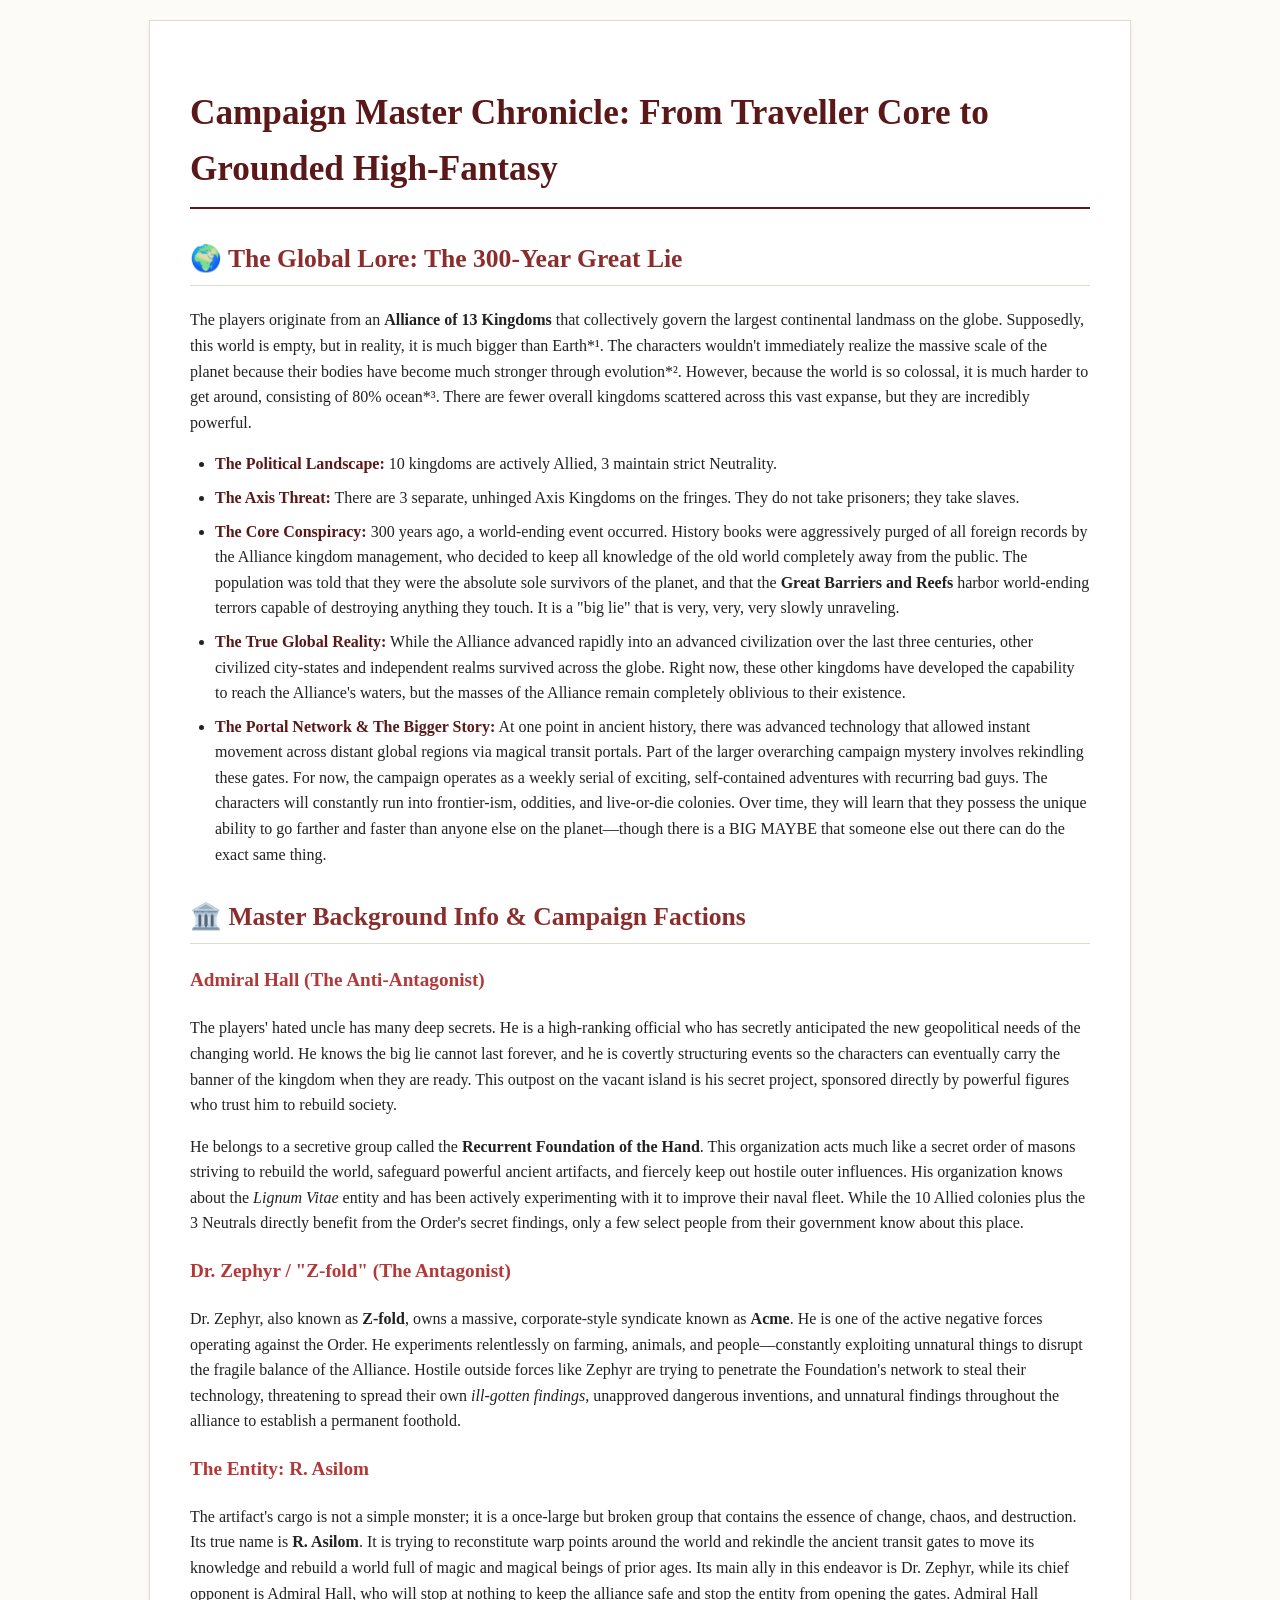
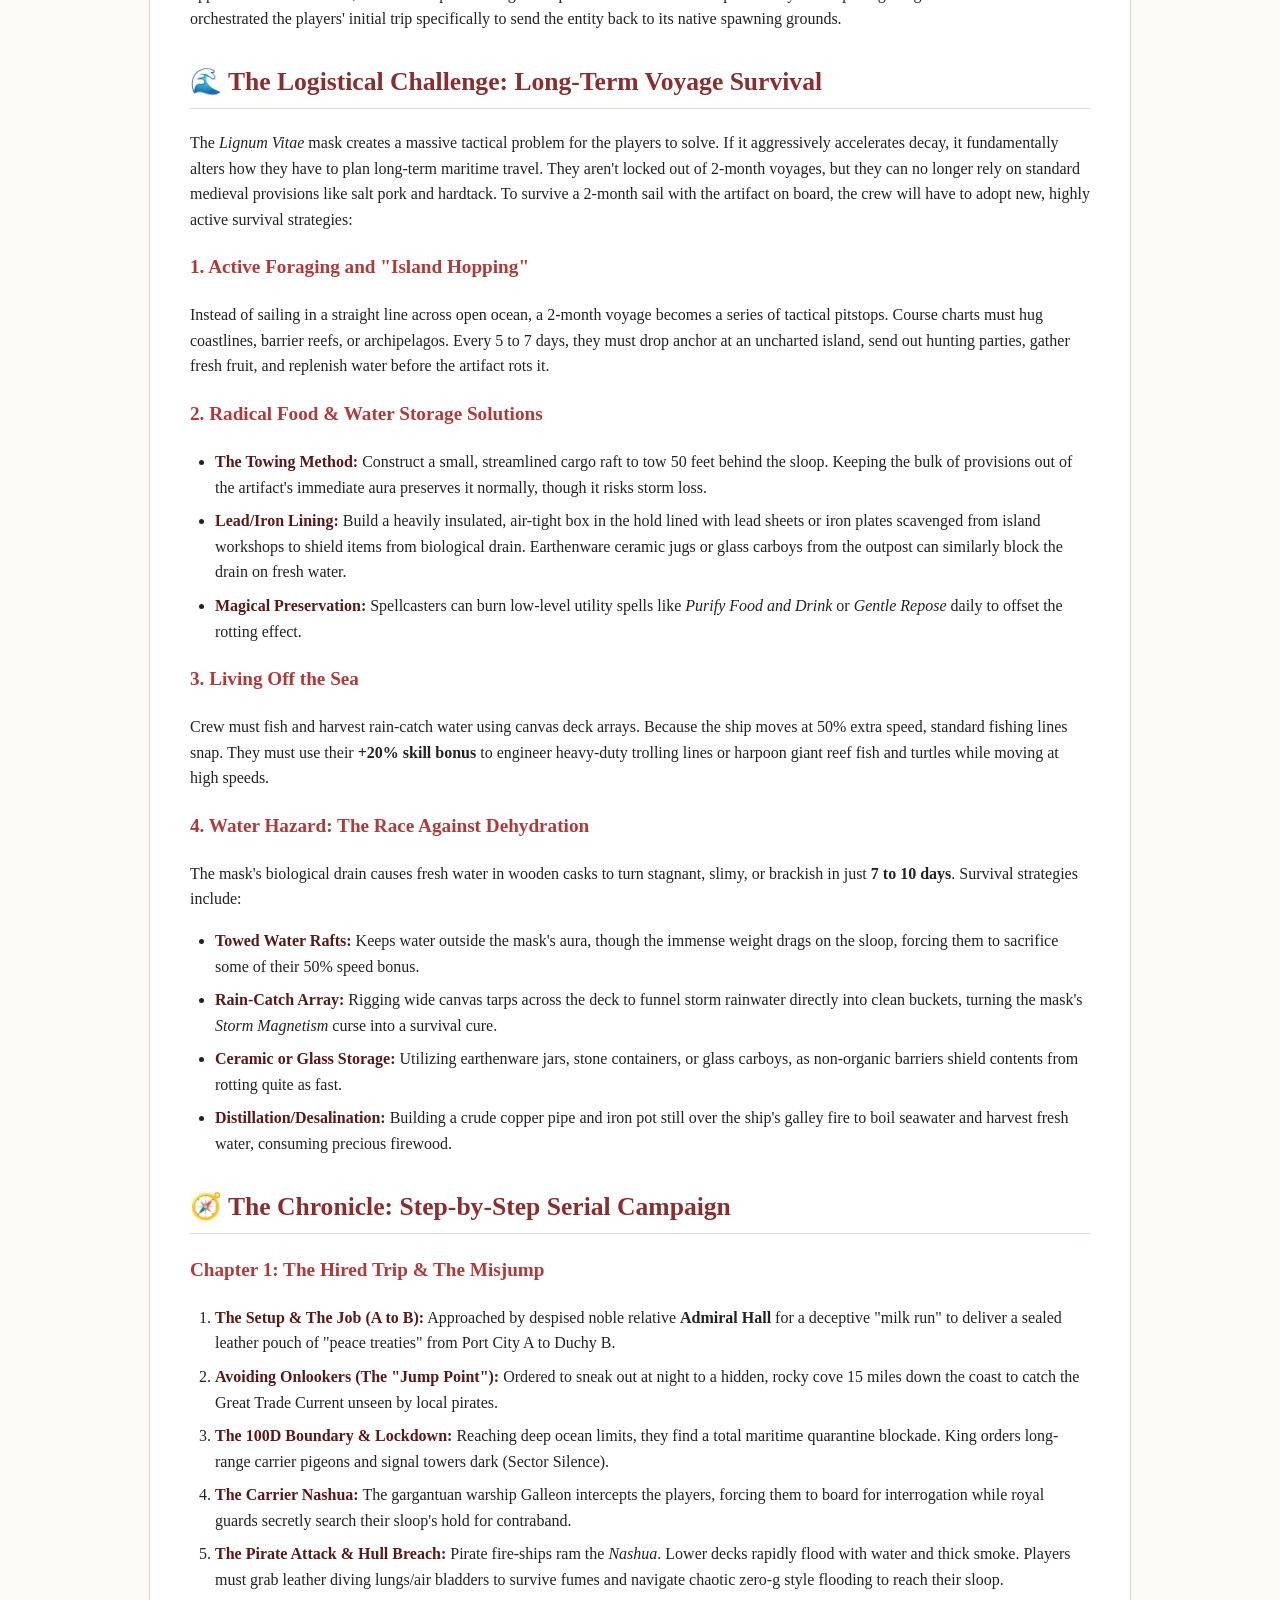
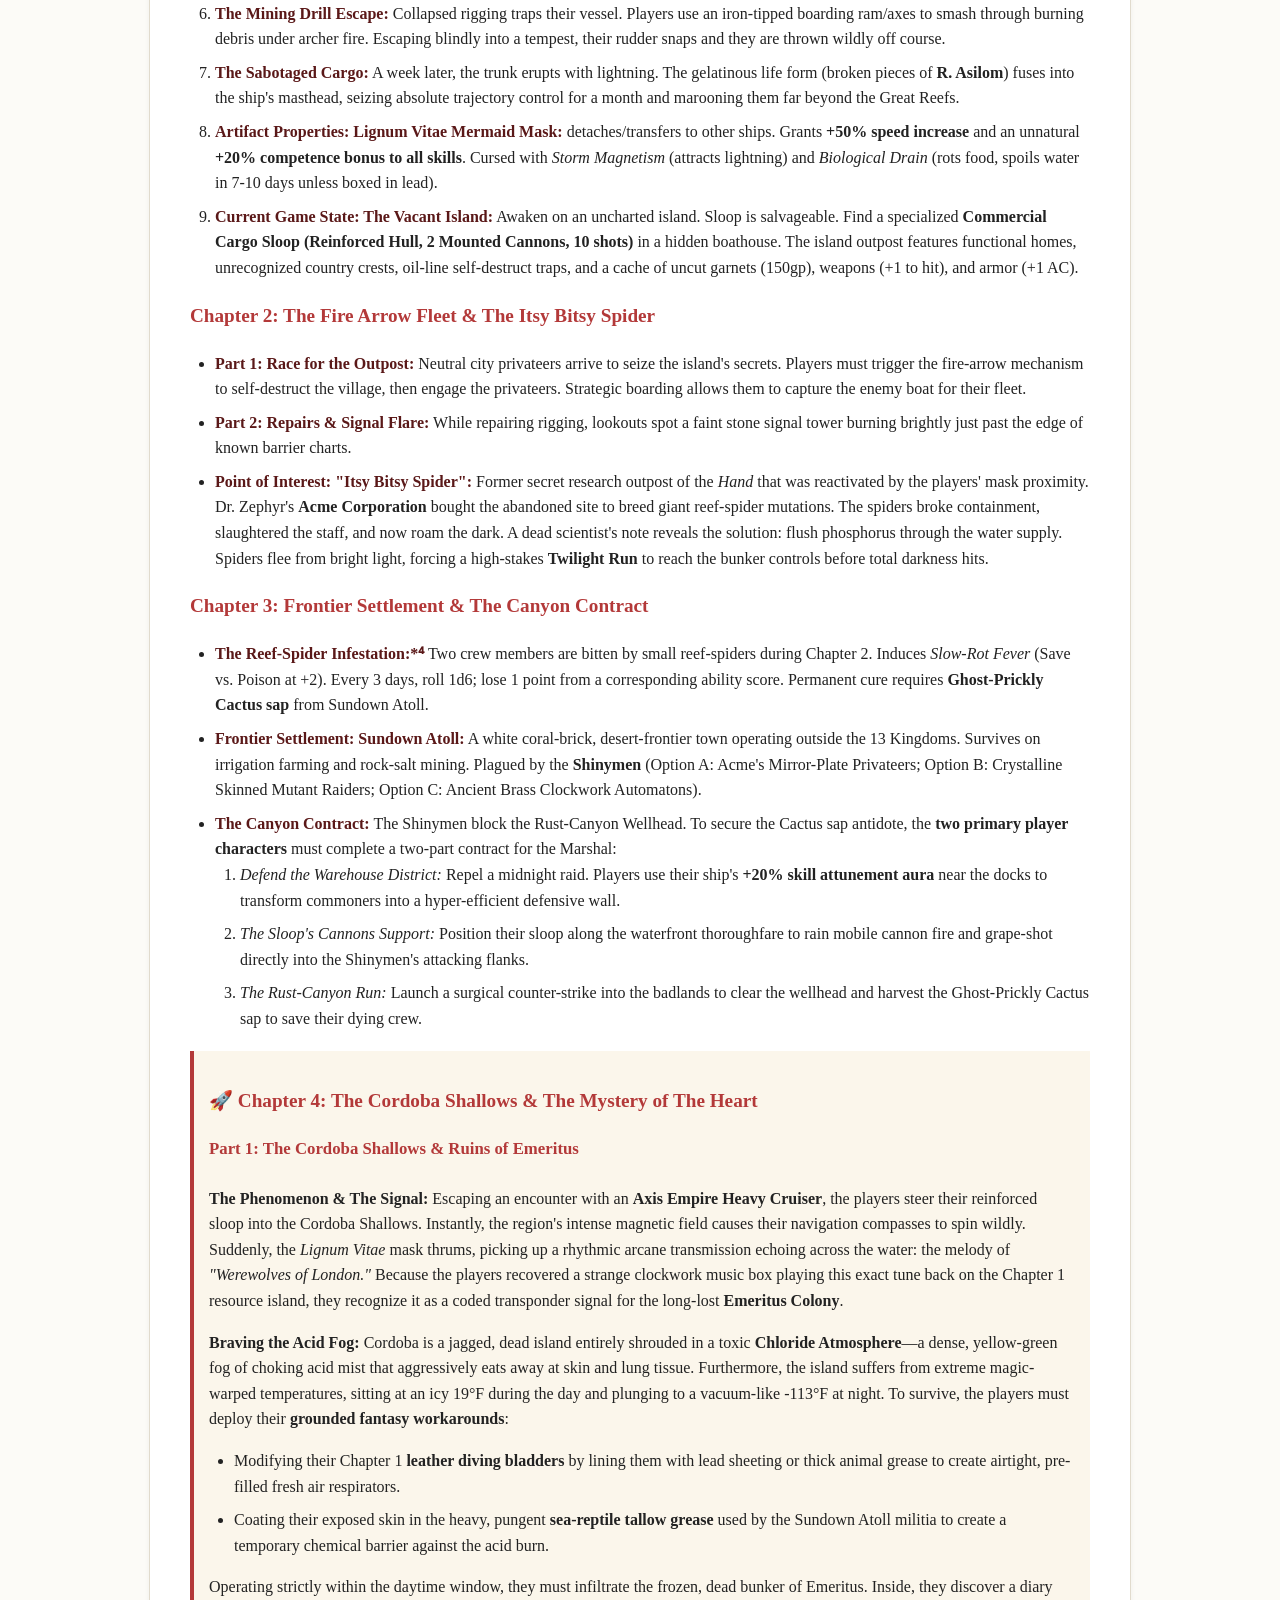
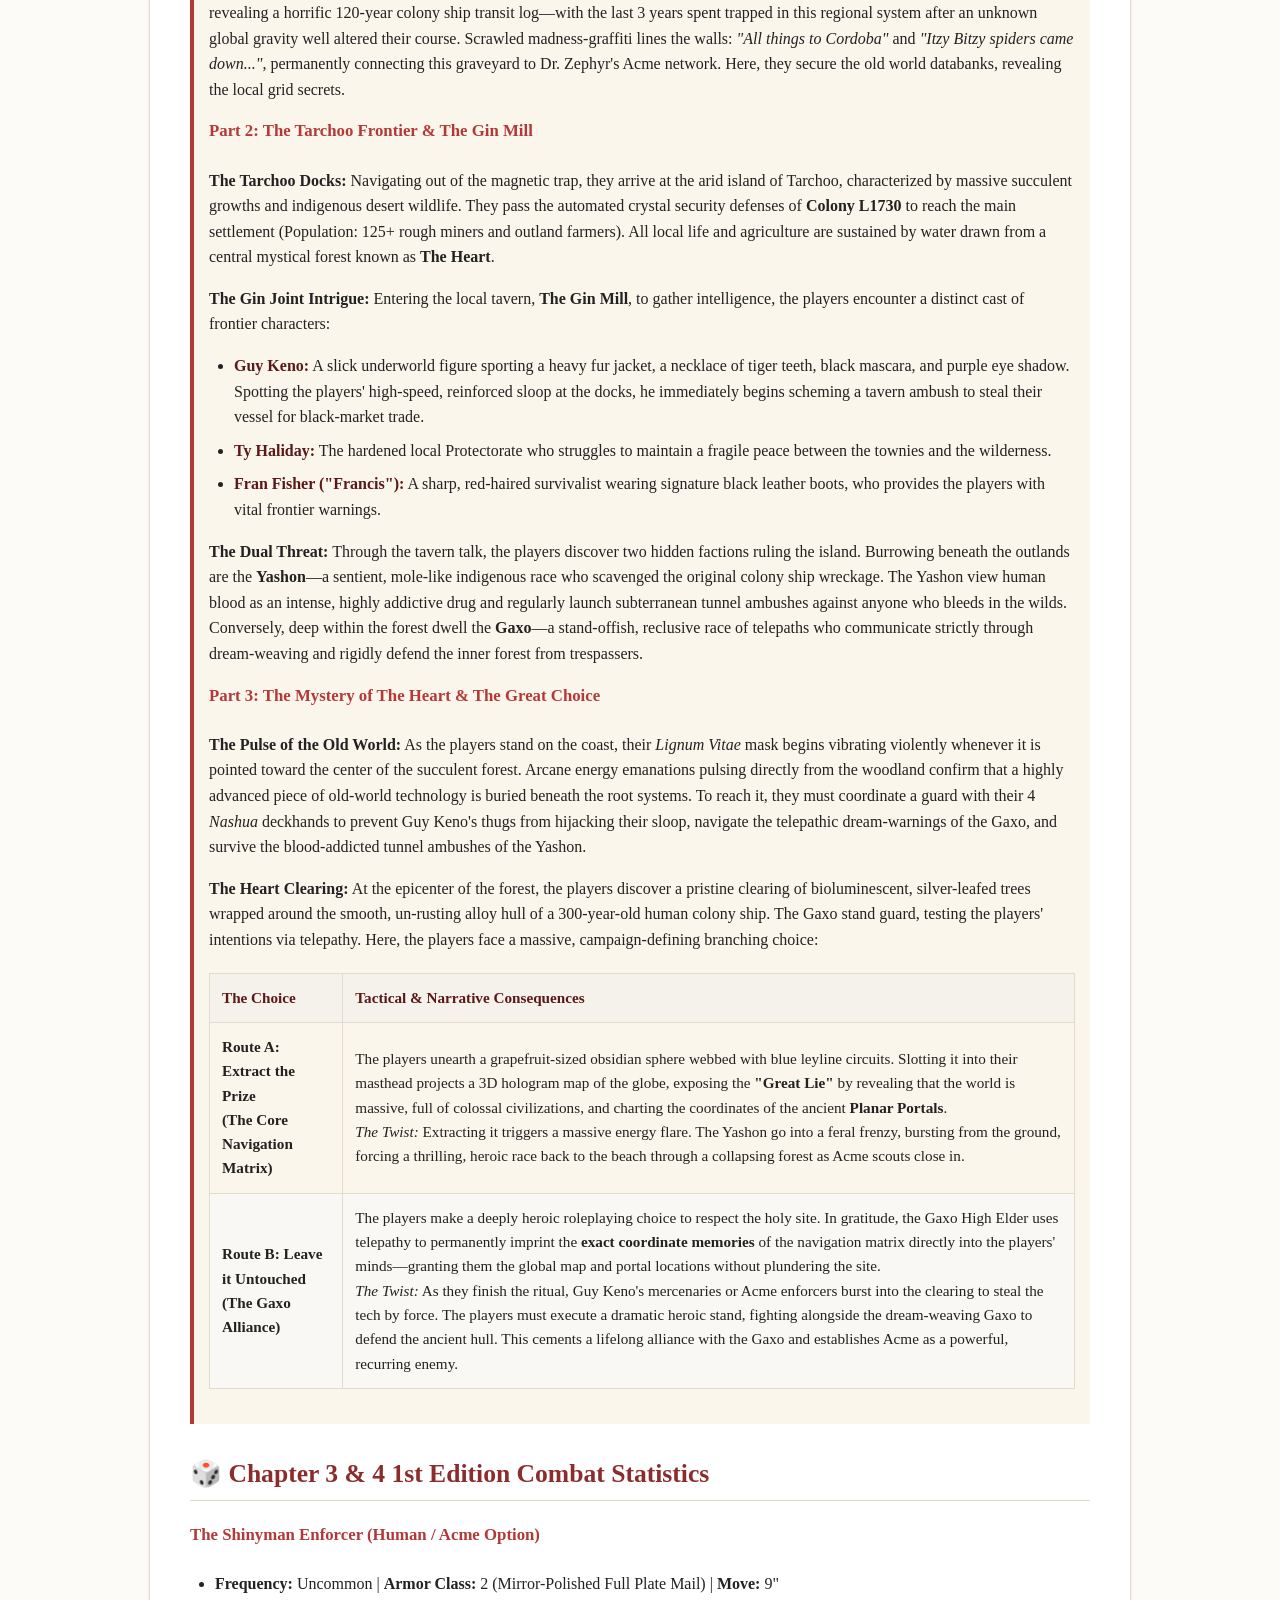
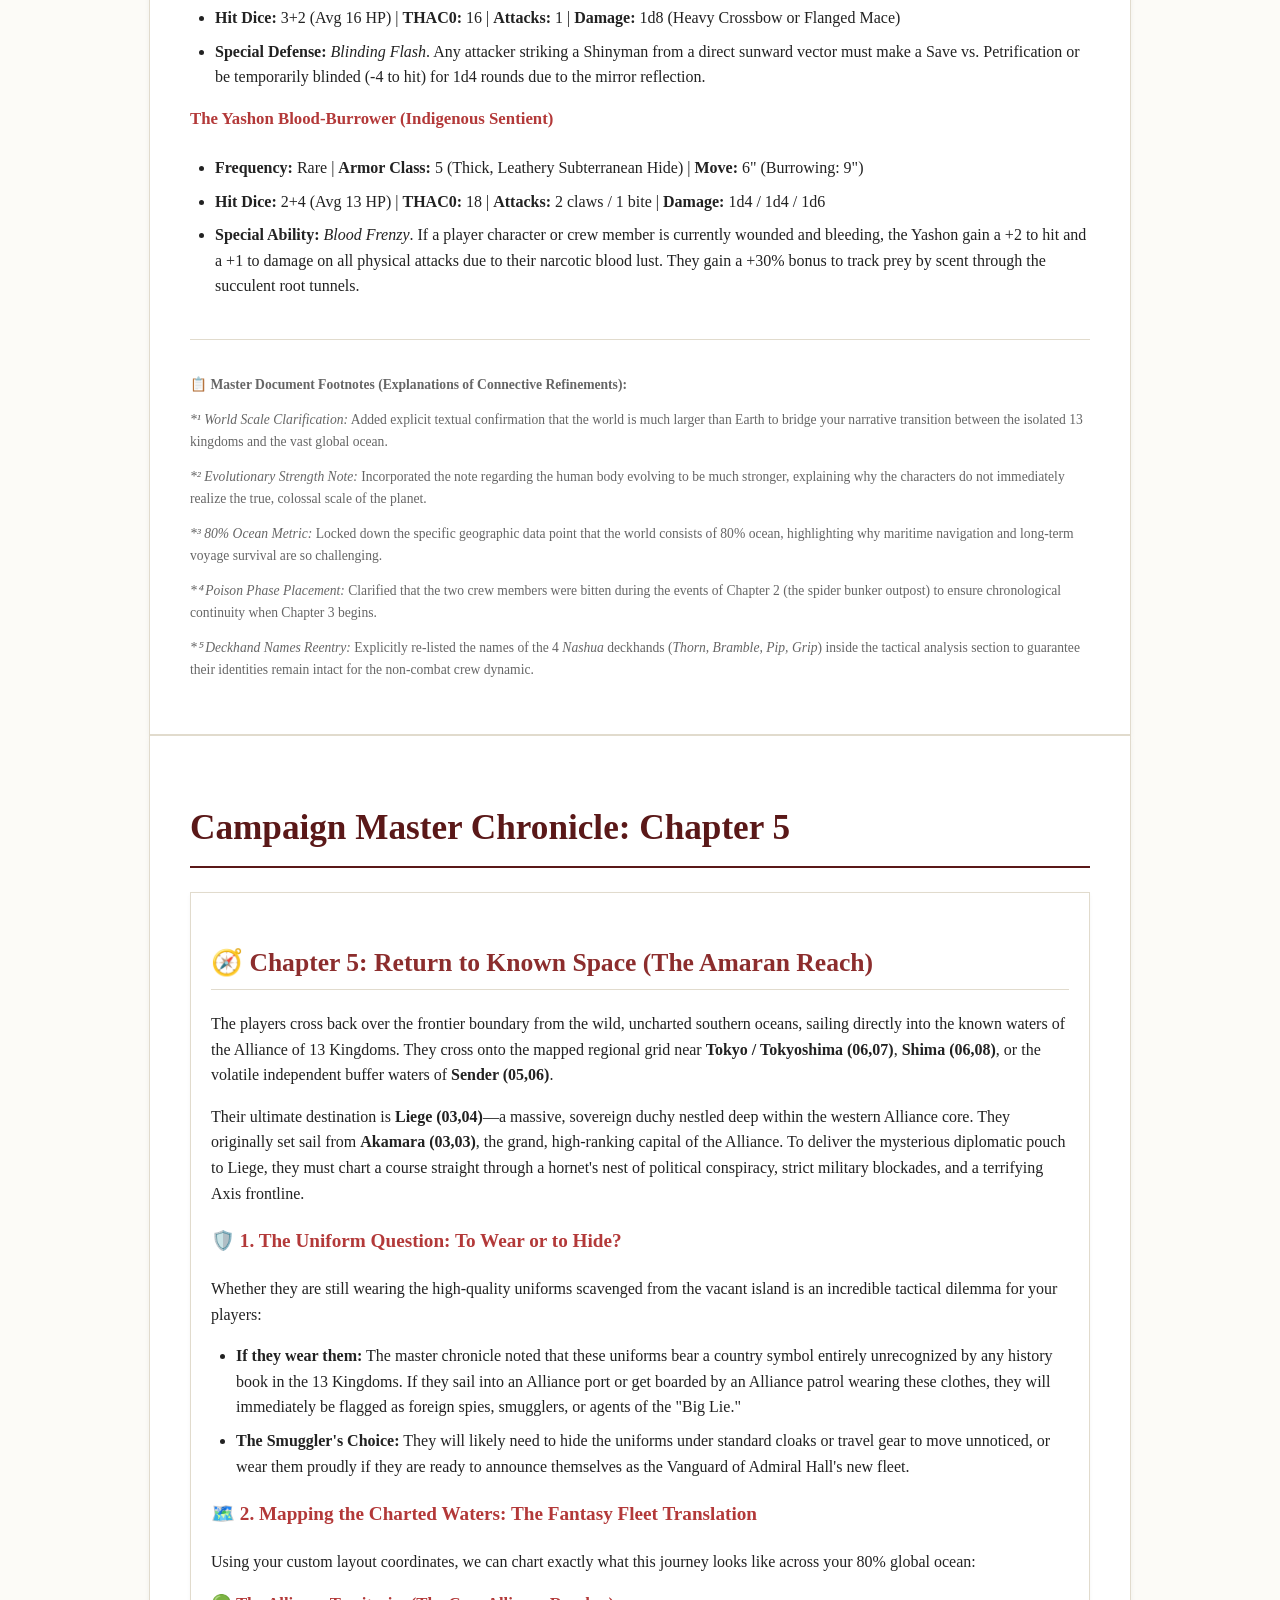
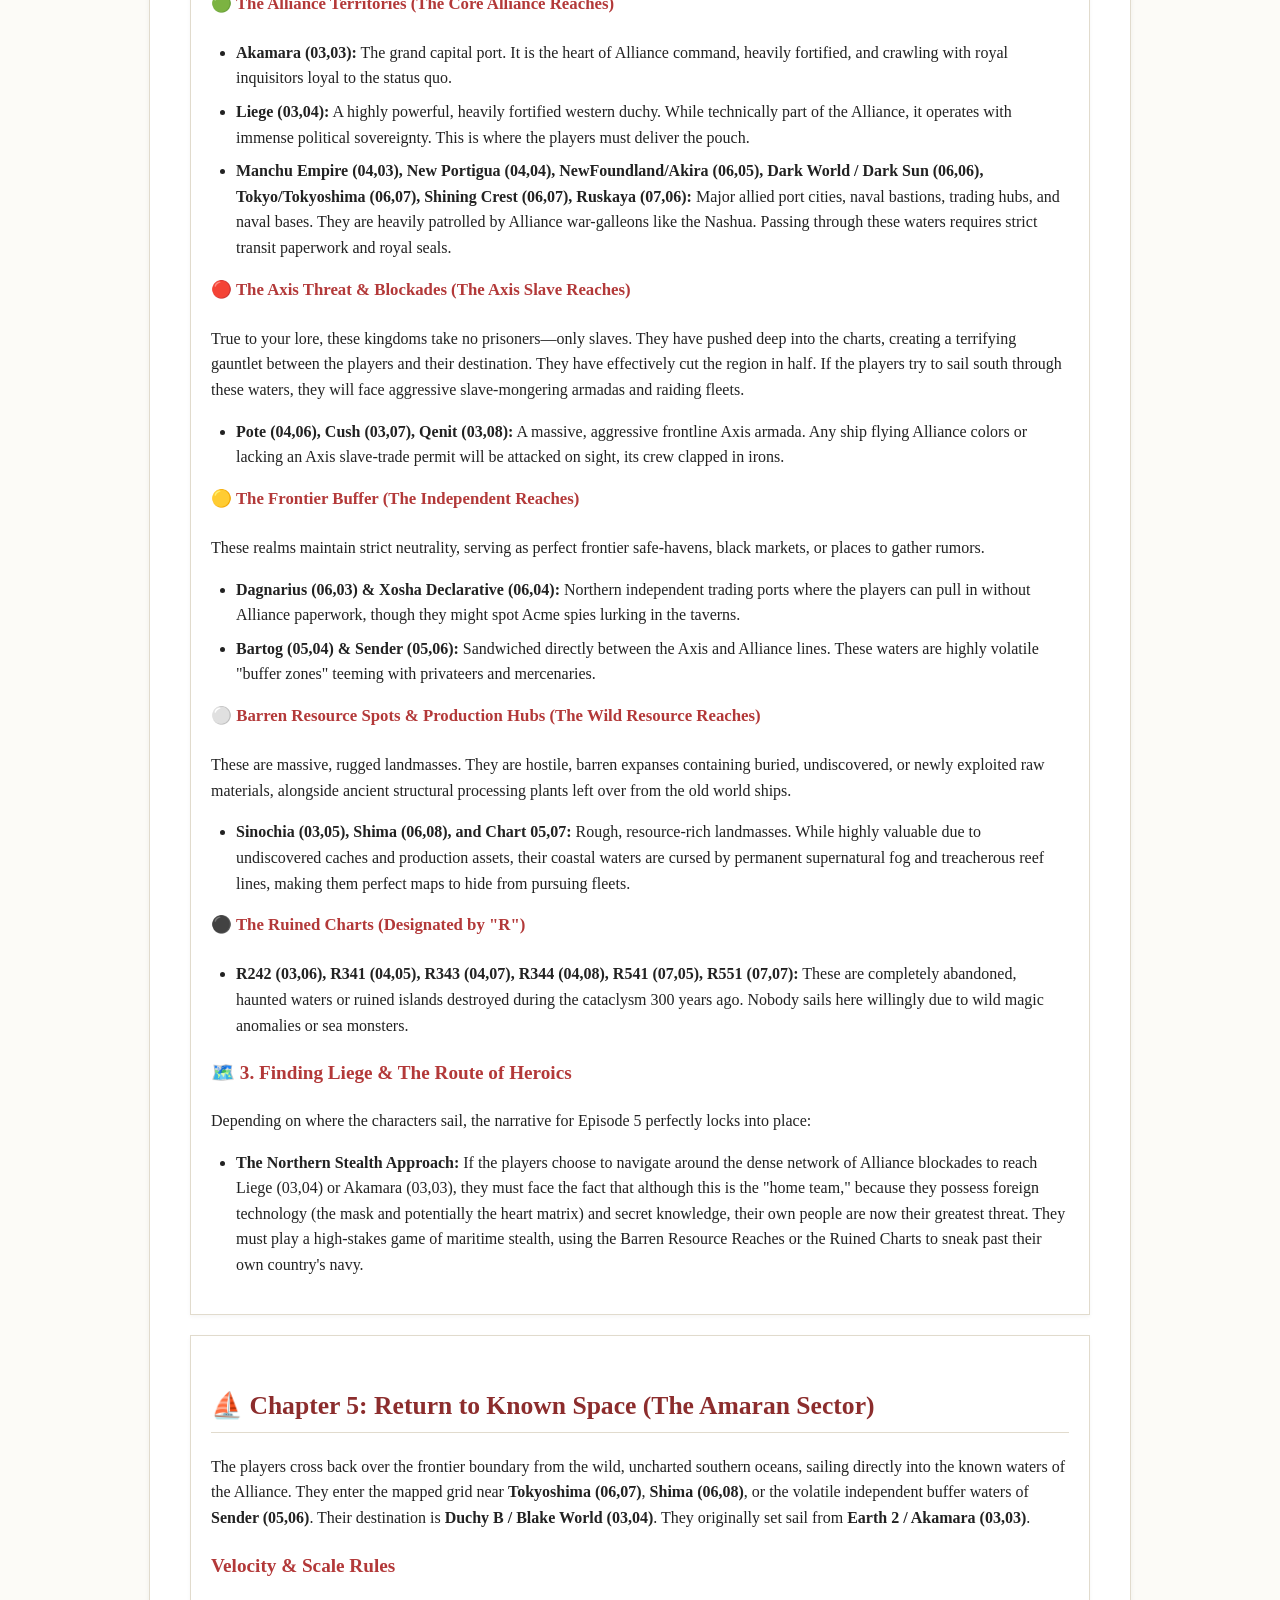
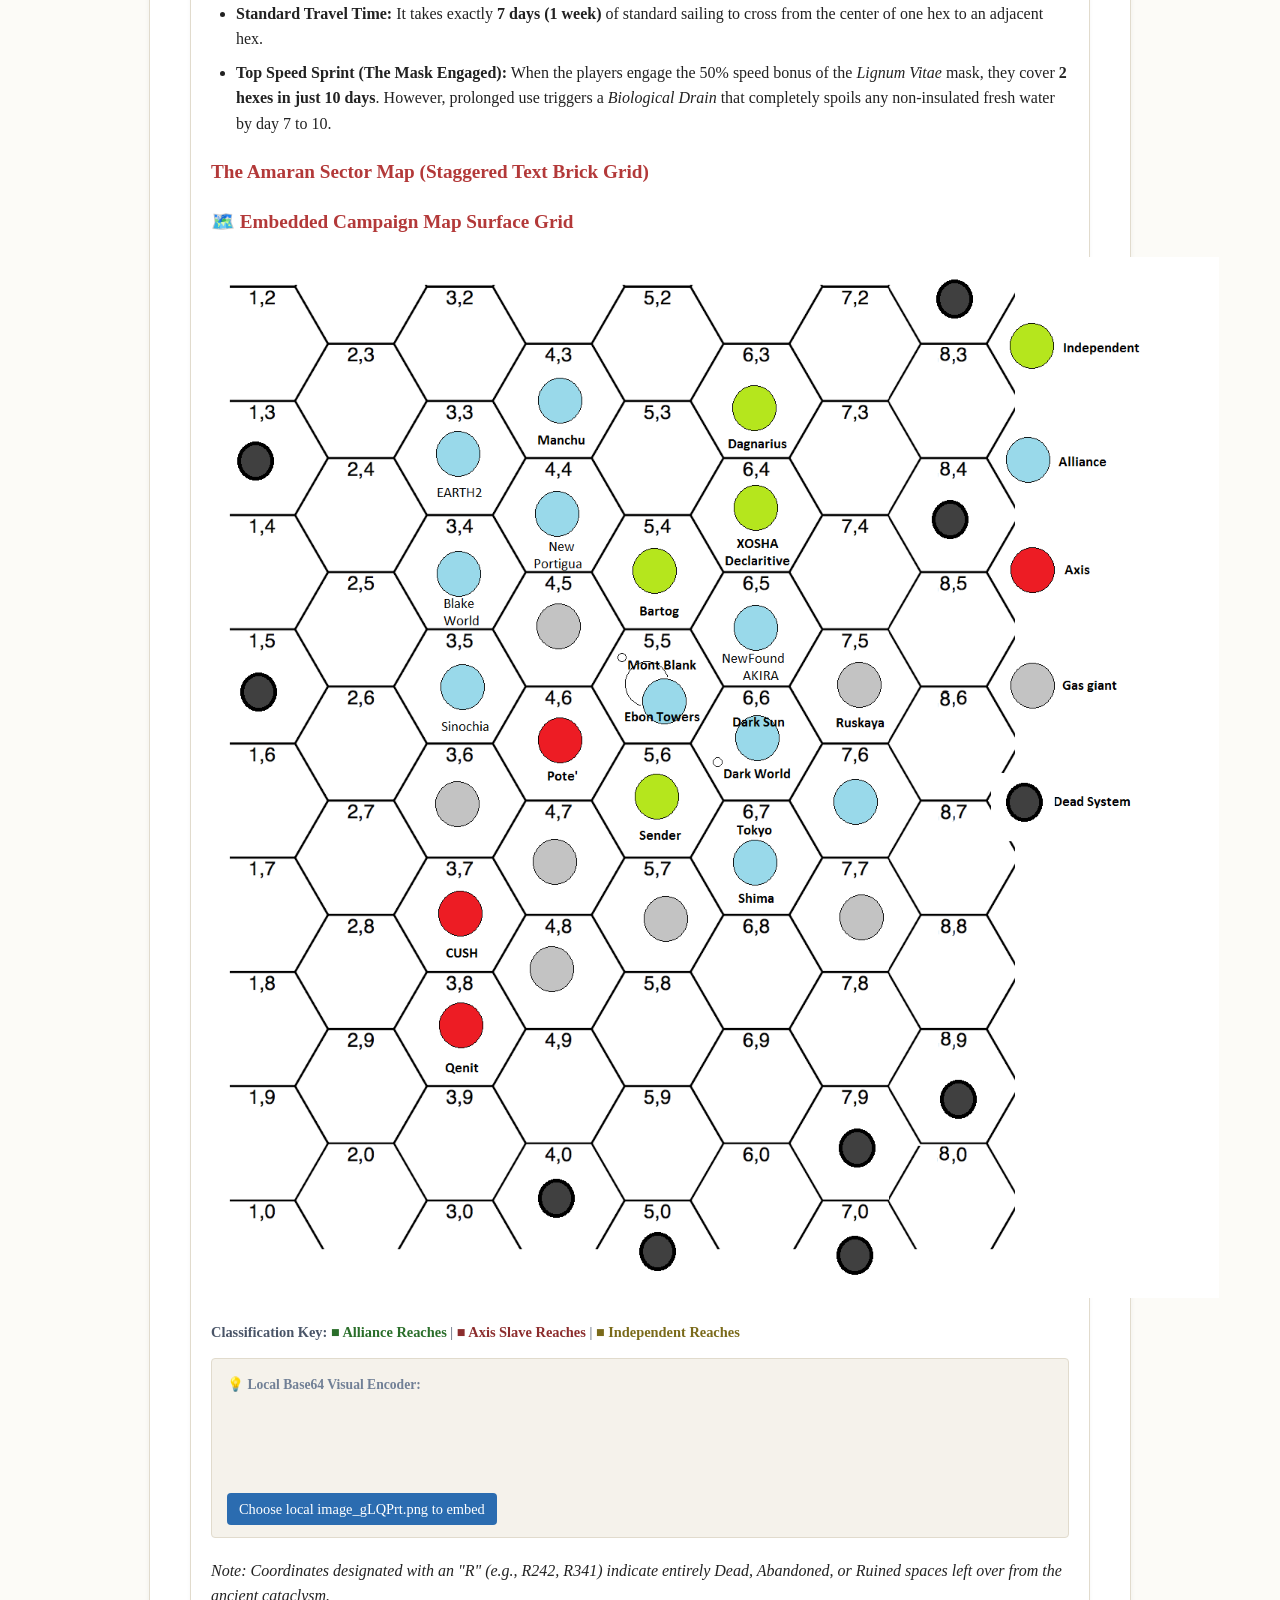
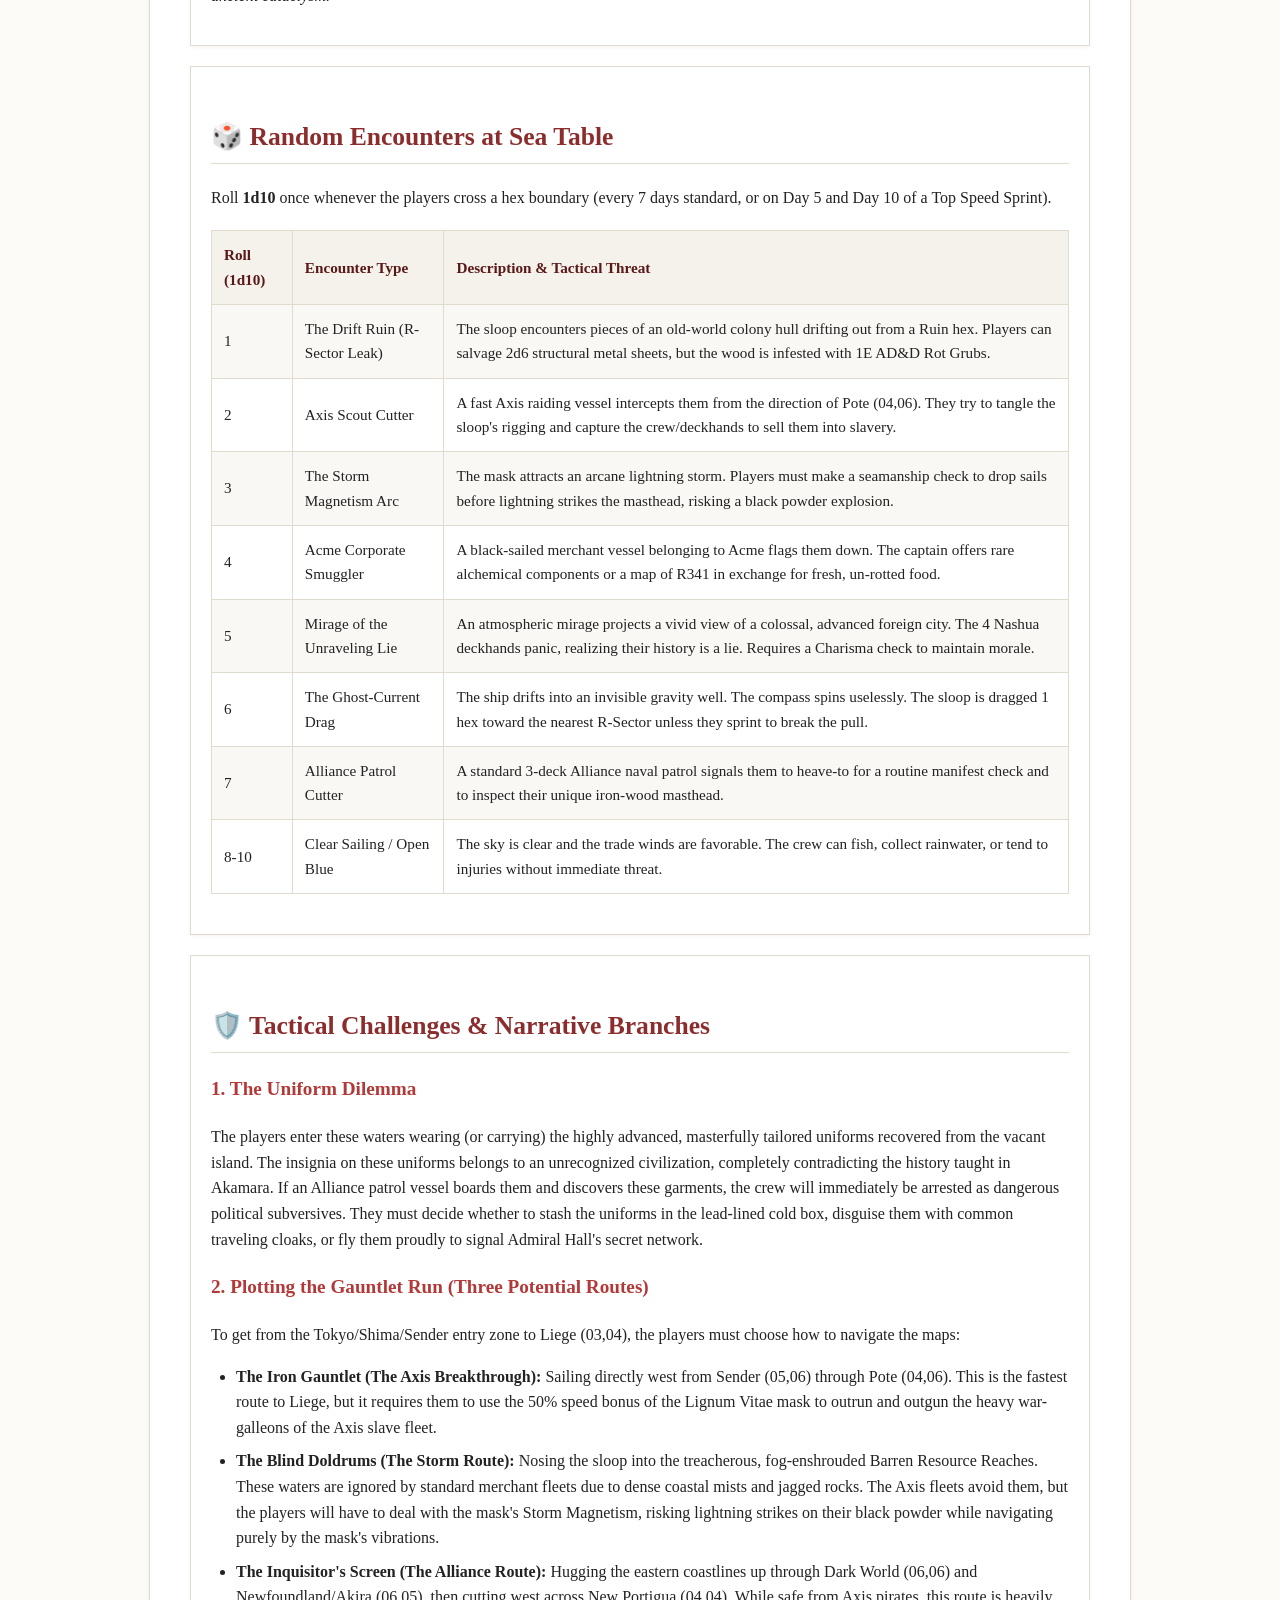
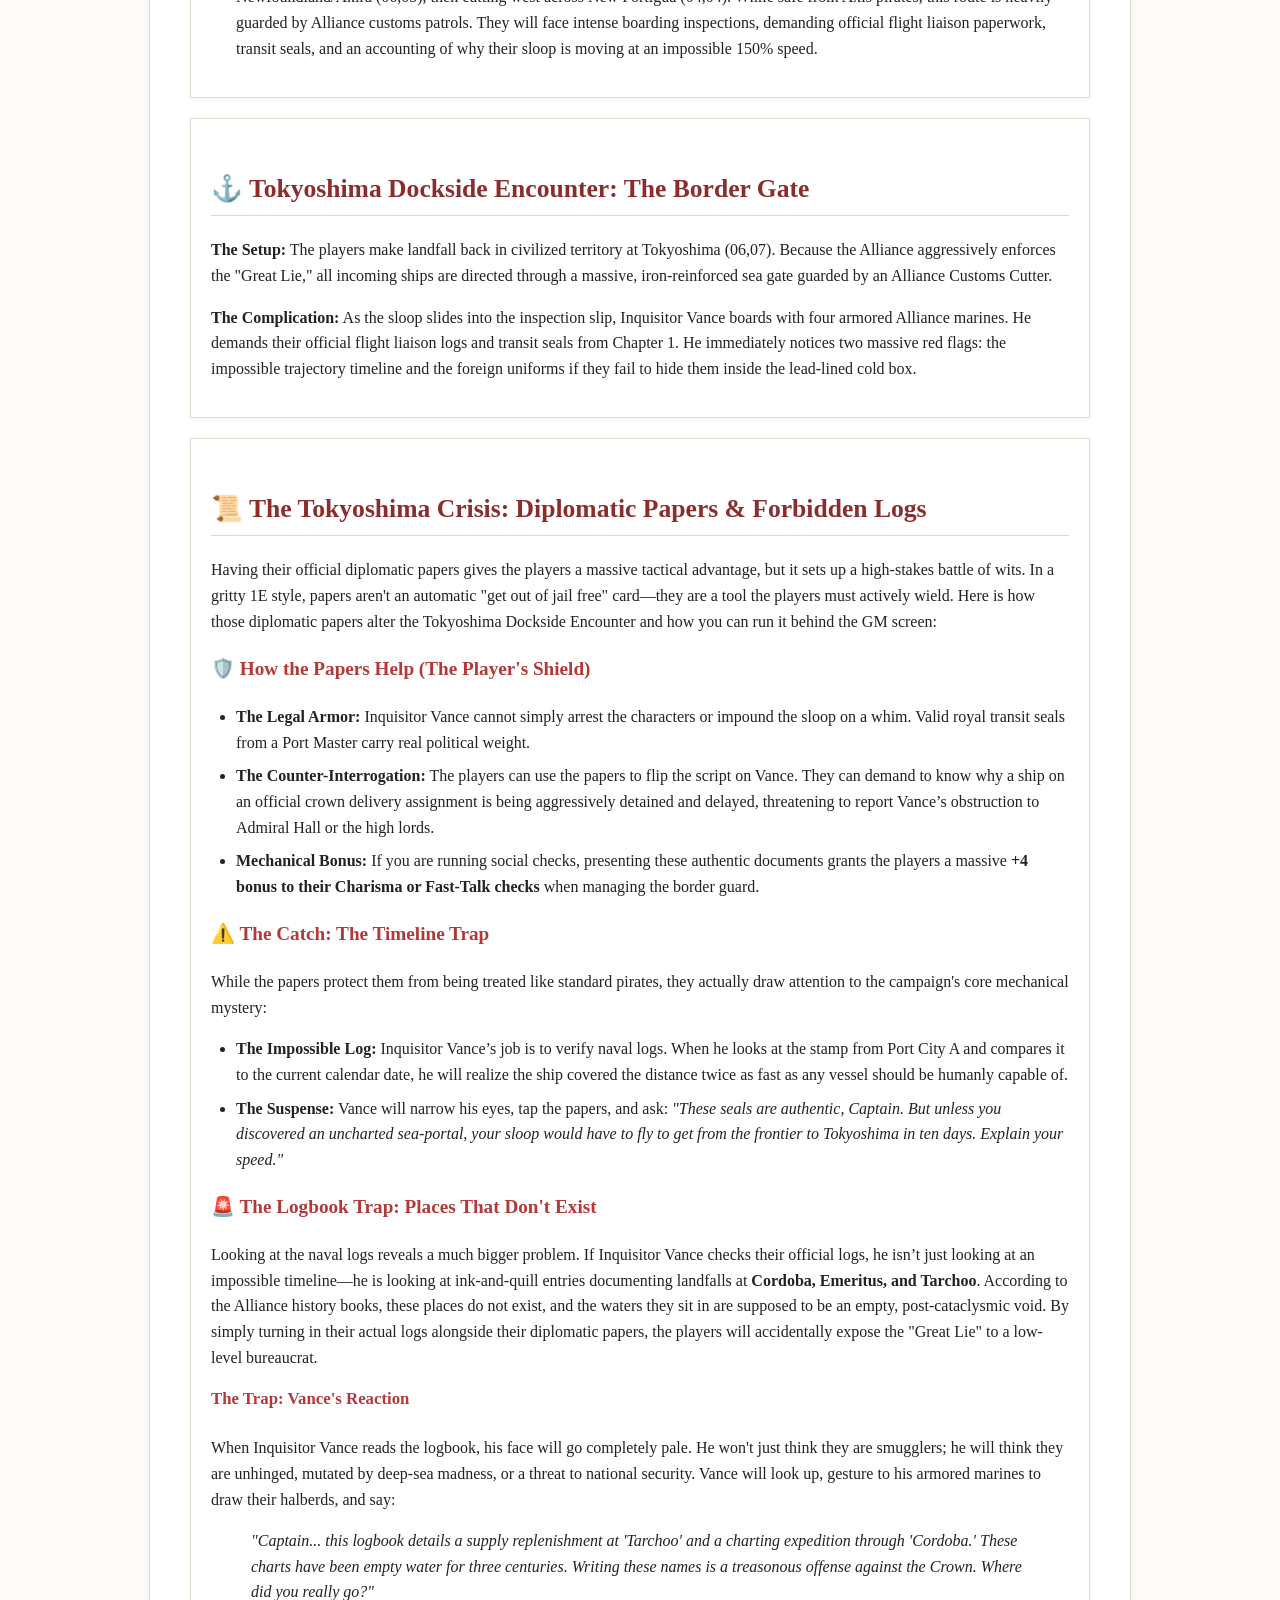
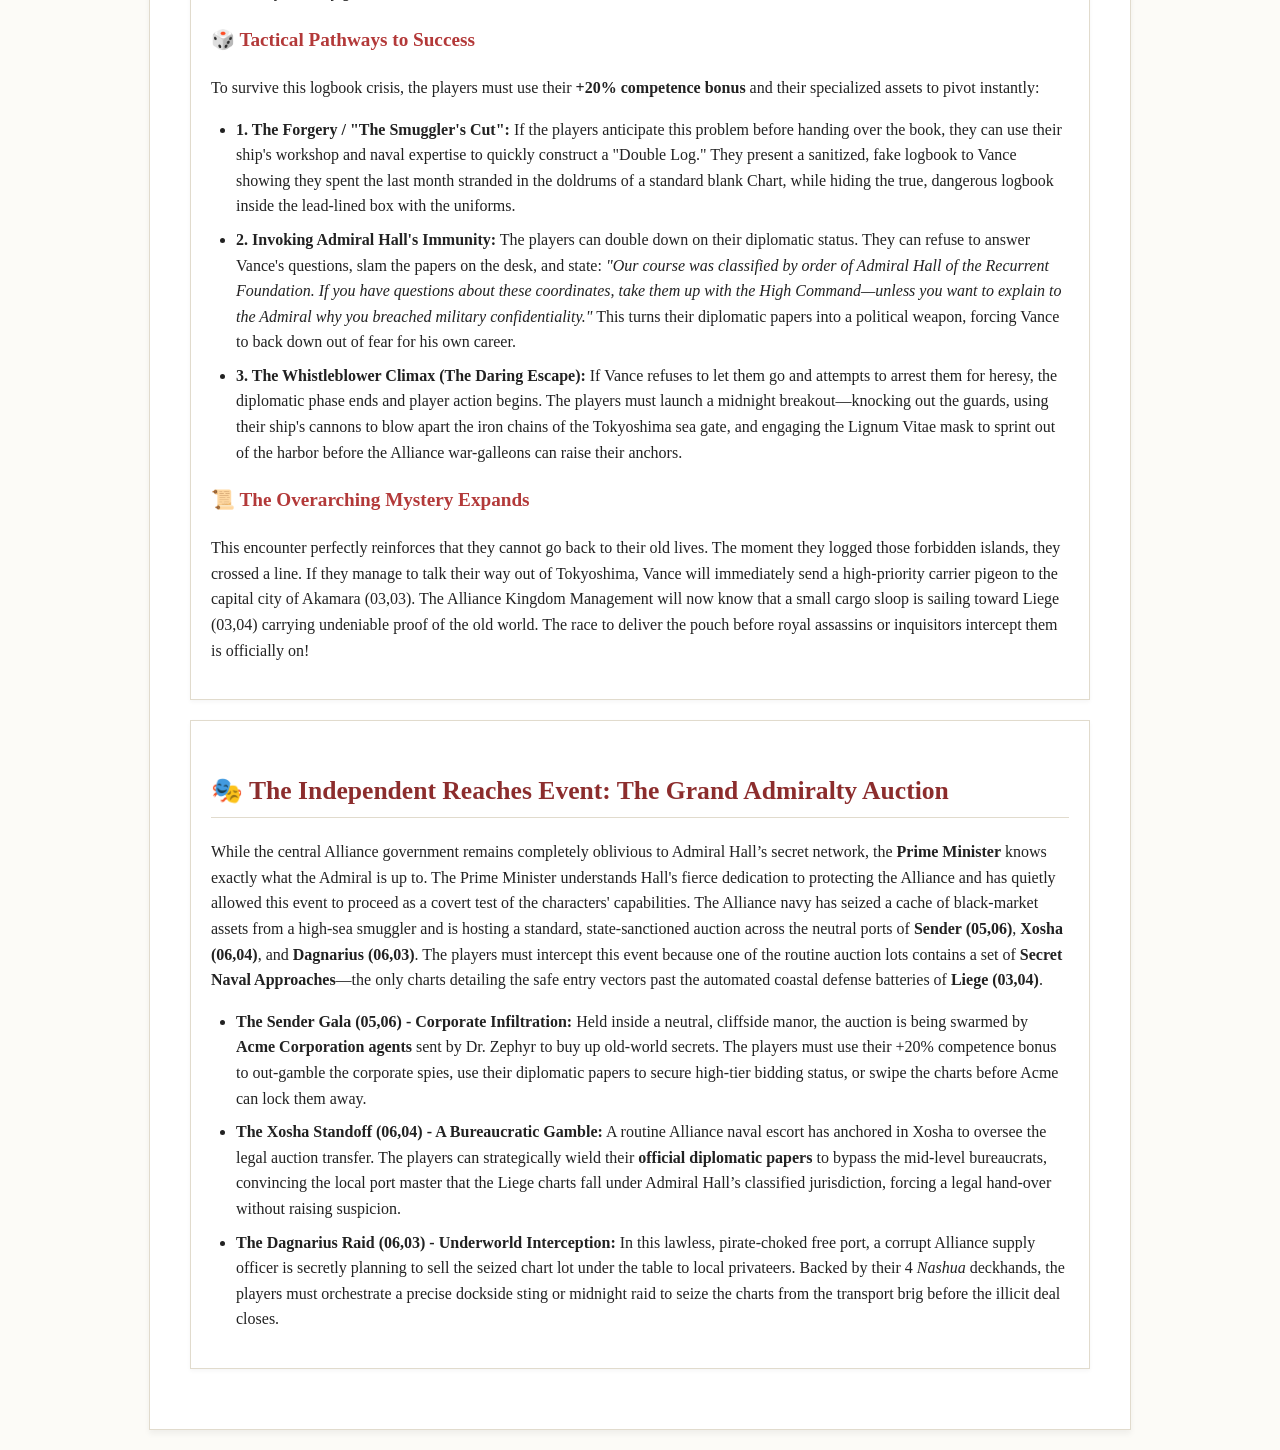
==== commit a773fb5b: "combined 1-5" ====
--- a/M.PythonFantasy_Chronical_Trav_chap_1_4.html
+++ b/M.PythonFantasy_Chronical_Trav_chap_1_4.html
@@ -1,173 +1,763 @@
 <!DOCTYPE html>
 <html lang="en">
+
 <head>
     <meta charset="UTF-8">
     <meta name="viewport" content="width=device-width, initial-scale=1.0">
     <title>Campaign Master Chronicle</title>
     <link rel="stylesheet" href="chronicle_styles.css">
 </head>
+
 <body>
-<div class="container">
-
-    <h1>Campaign Master Chronicle: From Traveller Core to Grounded High-Fantasy</h1>
-
-    <h2>🌍 The Global Lore: The 300-Year Great Lie</h2>
-    <p>The players originate from an <strong>Alliance of 13 Kingdoms</strong> that collectively govern the largest continental landmass on the globe. Supposedly, this world is empty, but in reality, it is much bigger than Earth*¹. The characters wouldn't immediately realize the massive scale of the planet because their bodies have become much stronger through evolution*². However, because the world is so colossal, it is much harder to get around, consisting of 80% ocean*³. There are fewer overall kingdoms scattered across this vast expanse, but they are incredibly powerful.</p>
-    <ul>
-        <li><span class="bold-prefix">The Political Landscape:</span> 10 kingdoms are actively Allied, 3 maintain strict Neutrality.</li>
-        <li><span class="bold-prefix">The Axis Threat:</span> There are 3 separate, unhinged Axis Kingdoms on the fringes. They do not take prisoners; they take slaves.</li>
-        <li><span class="bold-prefix">The Core Conspiracy:</span> 300 years ago, a world-ending event occurred. History books were aggressively purged of all foreign records by the Alliance kingdom management, who decided to keep all knowledge of the old world completely away from the public. The population was told that they were the absolute sole survivors of the planet, and that the <strong>Great Barriers and Reefs</strong> harbor world-ending terrors capable of destroying anything they touch. It is a "big lie" that is very, very, very slowly unraveling.</li>
-        <li><span class="bold-prefix">The True Global Reality:</span> While the Alliance advanced rapidly into an advanced civilization over the last three centuries, other civilized city-states and independent realms survived across the globe. Right now, these other kingdoms have developed the capability to reach the Alliance's waters, but the masses of the Alliance remain completely oblivious to their existence.</li>
-        <li><span class="bold-prefix">The Portal Network & The Bigger Story:</span> At one point in ancient history, there was advanced technology that allowed instant movement across distant global regions via magical transit portals. Part of the larger overarching campaign mystery involves rekindling these gates. For now, the campaign operates as a weekly serial of exciting, self-contained adventures with recurring bad guys. The characters will constantly run into frontier-ism, oddities, and live-or-die colonies. Over time, they will learn that they possess the unique ability to go farther and faster than anyone else on the planet—though there is a BIG MAYBE that someone else out there can do the exact same thing.</li>
-    </ul>
-
-    <h2>🏛️ Master Background Info & Campaign Factions</h2>
-
-    <h3>Admiral Hall (The Anti-Antagonist)</h3>
-    <p>The players' hated uncle has many deep secrets. He is a high-ranking official who has secretly anticipated the new geopolitical needs of the changing world. He knows the big lie cannot last forever, and he is covertly structuring events so the characters can eventually carry the banner of the kingdom when they are ready. This outpost on the vacant island is his secret project, sponsored directly by powerful figures who trust him to rebuild society.</p>
-    <p>He belongs to a secretive group called the <strong>Recurrent Foundation of the Hand</strong>. This organization acts much like a secret order of masons striving to rebuild the world, safeguard powerful ancient artifacts, and fiercely keep out hostile outer influences. His organization knows about the <em>Lignum Vitae</em> entity and has been actively experimenting with it to improve their naval fleet. While the 10 Allied colonies plus the 3 Neutrals directly benefit from the Order's secret findings, only a few select people from their government know about this place.</p>
-
-    <h3>Dr. Zephyr / "Z-fold" (The Antagonist)</h3>
-    <p>Dr. Zephyr, also known as <strong>Z-fold</strong>, owns a massive, corporate-style syndicate known as <strong>Acme</strong>. He is one of the active negative forces operating against the Order. He experiments relentlessly on farming, animals, and people—constantly exploiting unnatural things to disrupt the fragile balance of the Alliance. Hostile outside forces like Zephyr are trying to penetrate the Foundation's network to steal their technology, threatening to spread their own <em>ill-gotten findings</em>, unapproved dangerous inventions, and unnatural findings throughout the alliance to establish a permanent foothold.</p>
-
-    <h3>The Entity: R. Asilom</h3>
-    <p>The artifact's cargo is not a simple monster; it is a once-large but broken group that contains the essence of change, chaos, and destruction. Its true name is <strong>R. Asilom</strong>. It is trying to reconstitute warp points around the world and rekindle the ancient transit gates to move its knowledge and rebuild a world full of magic and magical beings of prior ages. Its main ally in this endeavor is Dr. Zephyr, while its chief opponent is Admiral Hall, who will stop at nothing to keep the alliance safe and stop the entity from opening the gates. Admiral Hall orchestrated the players' initial trip specifically to send the entity back to its native spawning grounds.</p>
-
-    <h2>🌊 The Logistical Challenge: Long-Term Voyage Survival</h2>
-    <p>The <em>Lignum Vitae</em> mask creates a massive tactical problem for the players to solve. If it aggressively accelerates decay, it fundamentally alters how they have to plan long-term maritime travel. They aren't locked out of 2-month voyages, but they can no longer rely on standard medieval provisions like salt pork and hardtack. To survive a 2-month sail with the artifact on board, the crew will have to adopt new, highly active survival strategies:</p>
-    
-    <h3>1. Active Foraging and "Island Hopping"</h3>
-    <p>Instead of sailing in a straight line across open ocean, a 2-month voyage becomes a series of tactical pitstops. Course charts must hug coastlines, barrier reefs, or archipelagos. Every 5 to 7 days, they must drop anchor at an uncharted island, send out hunting parties, gather fresh fruit, and replenish water before the artifact rots it.</p>
-
-    <h3>2. Radical Food & Water Storage Solutions</h3>
-    <ul>
-        <li><span class="bold-prefix">The Towing Method:</span> Construct a small, streamlined cargo raft to tow 50 feet behind the sloop. Keeping the bulk of provisions out of the artifact's immediate aura preserves it normally, though it risks storm loss.</li>
-        <li><span class="bold-prefix">Lead/Iron Lining:</span> Build a heavily insulated, air-tight box in the hold lined with lead sheets or iron plates scavenged from island workshops to shield items from biological drain. Earthenware ceramic jugs or glass carboys from the outpost can similarly block the drain on fresh water.</li>
-        <li><span class="bold-prefix">Magical Preservation:</span> Spellcasters can burn low-level utility spells like <em>Purify Food and Drink</em> or <em>Gentle Repose</em> daily to offset the rotting effect.</li>
-    </ul>
-
-    <h3>3. Living Off the Sea</h3>
-    <p>Crew must fish and harvest rain-catch water using canvas deck arrays. Because the ship moves at 50% extra speed, standard fishing lines snap. They must use their <strong>+20% skill bonus</strong> to engineer heavy-duty trolling lines or harpoon giant reef fish and turtles while moving at high speeds.</p>
-
-    <h3>4. Water Hazard: The Race Against Dehydration</h3>
-    <p>The mask's biological drain causes fresh water in wooden casks to turn stagnant, slimy, or brackish in just <strong>7 to 10 days</strong>. Survival strategies include:</p>
-    <ul>
-        <li><span class="bold-prefix">Towed Water Rafts:</span> Keeps water outside the mask's aura, though the immense weight drags on the sloop, forcing them to sacrifice some of their 50% speed bonus.</li>
-        <li><span class="bold-prefix">Rain-Catch Array:</span> Rigging wide canvas tarps across the deck to funnel storm rainwater directly into clean buckets, turning the mask's <em>Storm Magnetism</em> curse into a survival cure.</li>
-        <li><span class="bold-prefix">Ceramic or Glass Storage:</span> Utilizing earthenware jars, stone containers, or glass carboys, as non-organic barriers shield contents from rotting quite as fast.</li>
-        <li><span class="bold-prefix">Distillation/Desalination:</span> Building a crude copper pipe and iron pot still over the ship's galley fire to boil seawater and harvest fresh water, consuming precious firewood.</li>
-    </ul>
-
-    <h2>🧭 The Chronicle: Step-by-Step Serial Campaign</h2>
-
-    <h3>Chapter 1: The Hired Trip & The Misjump</h3>
-    <ol>
-        <li><span class="bold-prefix">The Setup & The Job (A to B):</span> Approached by despised noble relative <strong>Admiral Hall</strong> for a deceptive "milk run" to deliver a sealed leather pouch of "peace treaties" from Port City A to Duchy B.</li>
-        <li><span class="bold-prefix">Avoiding Onlookers (The "Jump Point"):</span> Ordered to sneak out at night to a hidden, rocky cove 15 miles down the coast to catch the Great Trade Current unseen by local pirates.</li>
-        <li><span class="bold-prefix">The 100D Boundary & Lockdown:</span> Reaching deep ocean limits, they find a total maritime quarantine blockade. King orders long-range carrier pigeons and signal towers dark (Sector Silence).</li>
-        <li><span class="bold-prefix">The Carrier Nashua:</span> The gargantuan warship Galleon intercepts the players, forcing them to board for interrogation while royal guards secretly search their sloop's hold for contraband.</li>
-        <li><span class="bold-prefix">The Pirate Attack & Hull Breach:</span> Pirate fire-ships ram the <em>Nashua</em>. Lower decks rapidly flood with water and thick smoke. Players must grab leather diving lungs/air bladders to survive fumes and navigate chaotic zero-g style flooding to reach their sloop.</li>
-        <li><span class="bold-prefix">The Mining Drill Escape:</span> Collapsed rigging traps their vessel. Players use an iron-tipped boarding ram/axes to smash through burning debris under archer fire. Escaping blindly into a tempest, their rudder snaps and they are thrown wildly off course.</li>
-        <li><span class="bold-prefix">The Sabotaged Cargo:</span> A week later, the trunk erupts with lightning. The gelatinous life form (broken pieces of <strong>R. Asilom</strong>) fuses into the ship's masthead, seizing absolute trajectory control for a month and marooning them far beyond the Great Reefs.</li>
-        <li><span class="bold-prefix">Artifact Properties: Lignum Vitae Mermaid Mask:</span> detaches/transfers to other ships. Grants <strong>+50% speed increase</strong> and an unnatural <strong>+20% competence bonus to all skills</strong>. Cursed with <em>Storm Magnetism</em> (attracts lightning) and <em>Biological Drain</em> (rots food, spoils water in 7-10 days unless boxed in lead).</li>
-        <li><span class="bold-prefix">Current Game State: The Vacant Island:</span> Awaken on an uncharted island. Sloop is salvageable. Find a specialized <strong>Commercial Cargo Sloop (Reinforced Hull, 2 Mounted Cannons, 10 shots)</strong> in a hidden boathouse. The island outpost features functional homes, unrecognized country crests, oil-line self-destruct traps, and a cache of uncut garnets (150gp), weapons (+1 to hit), and armor (+1 AC).</li>
-    </ol>
-
-    <h3>Chapter 2: The Fire Arrow Fleet & The Itsy Bitsy Spider</h3>
-    <ul>
-        <li><span class="bold-prefix">Part 1: Race for the Outpost:</span> Neutral city privateers arrive to seize the island's secrets. Players must trigger the fire-arrow mechanism to self-destruct the village, then engage the privateers. Strategic boarding allows them to capture the enemy boat for their fleet.</li>
-        <li><span class="bold-prefix">Part 2: Repairs & Signal Flare:</span> While repairing rigging, lookouts spot a faint stone signal tower burning brightly just past the edge of known barrier charts.</li>
-        <li><span class="bold-prefix">Point of Interest: "Itsy Bitsy Spider":</span> Former secret research outpost of the <em>Hand</em> that was reactivated by the players' mask proximity. Dr. Zephyr's <strong>Acme Corporation</strong> bought the abandoned site to breed giant reef-spider mutations. The spiders broke containment, slaughtered the staff, and now roam the dark. A dead scientist's note reveals the solution: flush phosphorus through the water supply. Spiders flee from bright light, forcing a high-stakes <strong>Twilight Run</strong> to reach the bunker controls before total darkness hits.</li>
-    </ul>
-
-    <h3>Chapter 3: Frontier Settlement & The Canyon Contract</h3>
-    <ul>
-        <li><span class="bold-prefix">The Reef-Spider Infestation:*⁴</span> Two crew members are bitten by small reef-spiders during Chapter 2. Induces <em>Slow-Rot Fever</em> (Save vs. Poison at +2). Every 3 days, roll 1d6; lose 1 point from a corresponding ability score. Permanent cure requires <strong>Ghost-Prickly Cactus sap</strong> from Sundown Atoll.</li>
-        <li><span class="bold-prefix">Frontier Settlement: Sundown Atoll:</span> A white coral-brick, desert-frontier town operating outside the 13 Kingdoms. Survives on irrigation farming and rock-salt mining. Plagued by the <strong>Shinymen</strong> (Option A: Acme's Mirror-Plate Privateers; Option B: Crystalline Skinned Mutant Raiders; Option C: Ancient Brass Clockwork Automatons).</li>
-        <li><span class="bold-prefix">The Canyon Contract:</span> The Shinymen block the Rust-Canyon Wellhead. To secure the Cactus sap antidote, the <strong>two primary player characters</strong> must complete a two-part contract for the Marshal:
-            <ol>
-                <li><em>Defend the Warehouse District:</em> Repel a midnight raid. Players use their ship's <strong>+20% skill attunement aura</strong> near the docks to transform commoners into a hyper-efficient defensive wall.</li>
-                <li><em>The Sloop's Cannons Support:</em> Position their sloop along the waterfront thoroughfare to rain mobile cannon fire and grape-shot directly into the Shinymen's attacking flanks.</li>
-                <li><em>The Rust-Canyon Run:</em> Launch a surgical counter-strike into the badlands to clear the wellhead and harvest the Ghost-Prickly Cactus sap to save their dying crew.</li>
-            </ol>
-        </li>
-    </ul>
-
-    <div class="highlight">
-        <h3>🚀 Chapter 4: The Cordoba Shallows & The Mystery of The Heart</h3>
-        
-        <h4>Part 1: The Cordoba Shallows & Ruins of Emeritus</h4>
-        <p><strong>The Phenomenon & The Signal:</strong> Escaping an encounter with an <strong>Axis Empire Heavy Cruiser</strong>, the players steer their reinforced sloop into the Cordoba Shallows. Instantly, the region's intense magnetic field causes their navigation compasses to spin wildly. Suddenly, the <em>Lignum Vitae</em> mask thrums, picking up a rhythmic arcane transmission echoing across the water: the melody of <em>"Werewolves of London."</em> Because the players recovered a strange clockwork music box playing this exact tune back on the Chapter 1 resource island, they recognize it as a coded transponder signal for the long-lost <strong>Emeritus Colony</strong>.</p>
-        
-        <p><strong>Braving the Acid Fog:</strong> Cordoba is a jagged, dead island entirely shrouded in a toxic <strong>Chloride Atmosphere</strong>—a dense, yellow-green fog of choking acid mist that aggressively eats away at skin and lung tissue. Furthermore, the island suffers from extreme magic-warped temperatures, sitting at an icy 19°F during the day and plunging to a vacuum-like -113°F at night. To survive, the players must deploy their <strong>grounded fantasy workarounds</strong>:</p>
+    <div class="container">
+
+        <h1>Campaign Master Chronicle: From Traveller Core to Grounded High-Fantasy</h1>
+
+        <h2>🌍 The Global Lore: The 300-Year Great Lie</h2>
+        <p>The players originate from an <strong>Alliance of 13 Kingdoms</strong> that collectively govern the largest
+            continental landmass on the globe. Supposedly, this world is empty, but in reality, it is much bigger than
+            Earth*¹. The characters wouldn't immediately realize the massive scale of the planet because their bodies
+            have become much stronger through evolution*². However, because the world is so colossal, it is much harder
+            to get around, consisting of 80% ocean*³. There are fewer overall kingdoms scattered across this vast
+            expanse, but they are incredibly powerful.</p>
         <ul>
-            <li>Modifying their Chapter 1 <strong>leather diving bladders</strong> by lining them with lead sheeting or thick animal grease to create airtight, pre-filled fresh air respirators.</li>
-            <li>Coating their exposed skin in the heavy, pungent <strong>sea-reptile tallow grease</strong> used by the Sundown Atoll militia to create a temporary chemical barrier against the acid burn.</li>
+            <li><span class="bold-prefix">The Political Landscape:</span> 10 kingdoms are actively Allied, 3 maintain
+                strict Neutrality.</li>
+            <li><span class="bold-prefix">The Axis Threat:</span> There are 3 separate, unhinged Axis Kingdoms on the
+                fringes. They do not take prisoners; they take slaves.</li>
+            <li><span class="bold-prefix">The Core Conspiracy:</span> 300 years ago, a world-ending event occurred.
+                History books were aggressively purged of all foreign records by the Alliance kingdom management, who
+                decided to keep all knowledge of the old world completely away from the public. The population was told
+                that they were the absolute sole survivors of the planet, and that the <strong>Great Barriers and
+                    Reefs</strong> harbor world-ending terrors capable of destroying anything they touch. It is a "big
+                lie" that is very, very, very slowly unraveling.</li>
+            <li><span class="bold-prefix">The True Global Reality:</span> While the Alliance advanced rapidly into an
+                advanced civilization over the last three centuries, other civilized city-states and independent realms
+                survived across the globe. Right now, these other kingdoms have developed the capability to reach the
+                Alliance's waters, but the masses of the Alliance remain completely oblivious to their existence.</li>
+            <li><span class="bold-prefix">The Portal Network & The Bigger Story:</span> At one point in ancient history,
+                there was advanced technology that allowed instant movement across distant global regions via magical
+                transit portals. Part of the larger overarching campaign mystery involves rekindling these gates. For
+                now, the campaign operates as a weekly serial of exciting, self-contained adventures with recurring bad
+                guys. The characters will constantly run into frontier-ism, oddities, and live-or-die colonies. Over
+                time, they will learn that they possess the unique ability to go farther and faster than anyone else on
+                the planet—though there is a BIG MAYBE that someone else out there can do the exact same thing.</li>
         </ul>
-        <p>Operating strictly within the daytime window, they must infiltrate the frozen, dead bunker of Emeritus. Inside, they discover a diary revealing a horrific 120-year colony ship transit log—with the last 3 years spent trapped in this regional system after an unknown global gravity well altered their course. Scrawled madness-graffiti lines the walls: <em>"All things to Cordoba"</em> and <em>"Itzy Bitzy spiders came down..."</em>, permanently connecting this graveyard to Dr. Zephyr's Acme network. Here, they secure the old world databanks, revealing the local grid secrets.</p>
-
-        <h4>Part 2: The Tarchoo Frontier & The Gin Mill</h4>
-        <p><strong>The Tarchoo Docks:</strong> Navigating out of the magnetic trap, they arrive at the arid island of Tarchoo, characterized by massive succulent growths and indigenous desert wildlife. They pass the automated crystal security defenses of <strong>Colony L1730</strong> to reach the main settlement (Population: 125+ rough miners and outland farmers). All local life and agriculture are sustained by water drawn from a central mystical forest known as <strong>The Heart</strong>.</p>
-        
-        <p><strong>The Gin Joint Intrigue:</strong> Entering the local tavern, <strong>The Gin Mill</strong>, to gather intelligence, the players encounter a distinct cast of frontier characters:</p>
+
+        <h2>🏛️ Master Background Info & Campaign Factions</h2>
+
+        <h3>Admiral Hall (The Anti-Antagonist)</h3>
+        <p>The players' hated uncle has many deep secrets. He is a high-ranking official who has secretly anticipated
+            the new geopolitical needs of the changing world. He knows the big lie cannot last forever, and he is
+            covertly structuring events so the characters can eventually carry the banner of the kingdom when they are
+            ready. This outpost on the vacant island is his secret project, sponsored directly by powerful figures who
+            trust him to rebuild society.</p>
+        <p>He belongs to a secretive group called the <strong>Recurrent Foundation of the Hand</strong>. This
+            organization acts much like a secret order of masons striving to rebuild the world, safeguard powerful
+            ancient artifacts, and fiercely keep out hostile outer influences. His organization knows about the
+            <em>Lignum Vitae</em> entity and has been actively experimenting with it to improve their naval fleet. While
+            the 10 Allied colonies plus the 3 Neutrals directly benefit from the Order's secret findings, only a few
+            select people from their government know about this place.</p>
+
+        <h3>Dr. Zephyr / "Z-fold" (The Antagonist)</h3>
+        <p>Dr. Zephyr, also known as <strong>Z-fold</strong>, owns a massive, corporate-style syndicate known as
+            <strong>Acme</strong>. He is one of the active negative forces operating against the Order. He experiments
+            relentlessly on farming, animals, and people—constantly exploiting unnatural things to disrupt the fragile
+            balance of the Alliance. Hostile outside forces like Zephyr are trying to penetrate the Foundation's network
+            to steal their technology, threatening to spread their own <em>ill-gotten findings</em>, unapproved
+            dangerous inventions, and unnatural findings throughout the alliance to establish a permanent foothold.</p>
+
+        <h3>The Entity: R. Asilom</h3>
+        <p>The artifact's cargo is not a simple monster; it is a once-large but broken group that contains the essence
+            of change, chaos, and destruction. Its true name is <strong>R. Asilom</strong>. It is trying to reconstitute
+            warp points around the world and rekindle the ancient transit gates to move its knowledge and rebuild a
+            world full of magic and magical beings of prior ages. Its main ally in this endeavor is Dr. Zephyr, while
+            its chief opponent is Admiral Hall, who will stop at nothing to keep the alliance safe and stop the entity
+            from opening the gates. Admiral Hall orchestrated the players' initial trip specifically to send the entity
+            back to its native spawning grounds.</p>
+
+        <h2>🌊 The Logistical Challenge: Long-Term Voyage Survival</h2>
+        <p>The <em>Lignum Vitae</em> mask creates a massive tactical problem for the players to solve. If it
+            aggressively accelerates decay, it fundamentally alters how they have to plan long-term maritime travel.
+            They aren't locked out of 2-month voyages, but they can no longer rely on standard medieval provisions like
+            salt pork and hardtack. To survive a 2-month sail with the artifact on board, the crew will have to adopt
+            new, highly active survival strategies:</p>
+
+        <h3>1. Active Foraging and "Island Hopping"</h3>
+        <p>Instead of sailing in a straight line across open ocean, a 2-month voyage becomes a series of tactical
+            pitstops. Course charts must hug coastlines, barrier reefs, or archipelagos. Every 5 to 7 days, they must
+            drop anchor at an uncharted island, send out hunting parties, gather fresh fruit, and replenish water before
+            the artifact rots it.</p>
+
+        <h3>2. Radical Food & Water Storage Solutions</h3>
         <ul>
-            <li><span class="bold-prefix">Guy Keno:</span> A slick underworld figure sporting a heavy fur jacket, a necklace of tiger teeth, black mascara, and purple eye shadow. Spotting the players' high-speed, reinforced sloop at the docks, he immediately begins scheming a tavern ambush to steal their vessel for black-market trade.</li>
-            <li><span class="bold-prefix">Ty Haliday:</span> The hardened local Protectorate who struggles to maintain a fragile peace between the townies and the wilderness.</li>
-            <li><span class="bold-prefix">Fran Fisher ("Francis"):</span> A sharp, red-haired survivalist wearing signature black leather boots, who provides the players with vital frontier warnings.</li>
+            <li><span class="bold-prefix">The Towing Method:</span> Construct a small, streamlined cargo raft to tow 50
+                feet behind the sloop. Keeping the bulk of provisions out of the artifact's immediate aura preserves it
+                normally, though it risks storm loss.</li>
+            <li><span class="bold-prefix">Lead/Iron Lining:</span> Build a heavily insulated, air-tight box in the hold
+                lined with lead sheets or iron plates scavenged from island workshops to shield items from biological
+                drain. Earthenware ceramic jugs or glass carboys from the outpost can similarly block the drain on fresh
+                water.</li>
+            <li><span class="bold-prefix">Magical Preservation:</span> Spellcasters can burn low-level utility spells
+                like <em>Purify Food and Drink</em> or <em>Gentle Repose</em> daily to offset the rotting effect.</li>
         </ul>
-        <p><strong>The Dual Threat:</strong> Through the tavern talk, the players discover two hidden factions ruling the island. Burrowing beneath the outlands are the <strong>Yashon</strong>—a sentient, mole-like indigenous race who scavenged the original colony ship wreckage. The Yashon view human blood as an intense, highly addictive drug and regularly launch subterranean tunnel ambushes against anyone who bleeds in the wilds. Conversely, deep within the forest dwell the <strong>Gaxo</strong>—a stand-offish, reclusive race of telepaths who communicate strictly through dream-weaving and rigidly defend the inner forest from trespassers.</p>
-
-        <h4>Part 3: The Mystery of The Heart & The Great Choice</h4>
-        <p><strong>The Pulse of the Old World:</strong> As the players stand on the coast, their <em>Lignum Vitae</em> mask begins vibrating violently whenever it is pointed toward the center of the succulent forest. Arcane energy emanations pulsing directly from the woodland confirm that a highly advanced piece of old-world technology is buried beneath the root systems. To reach it, they must coordinate a guard with their 4 <em>Nashua</em> deckhands to prevent Guy Keno's thugs from hijacking their sloop, navigate the telepathic dream-warnings of the Gaxo, and survive the blood-addicted tunnel ambushes of the Yashon.</p>
-        
-        <p><strong>The Heart Clearing:</strong> At the epicenter of the forest, the players discover a pristine clearing of bioluminescent, silver-leafed trees wrapped around the smooth, un-rusting alloy hull of a 300-year-old human colony ship. The Gaxo stand guard, testing the players' intentions via telepathy. Here, the players face a massive, campaign-defining branching choice:</p>
-        
-        <table>
-            <thead>
-                <tr>
-                    <th>The Choice</th>
-                    <th>Tactical & Narrative Consequences</th>
+
+        <h3>3. Living Off the Sea</h3>
+        <p>Crew must fish and harvest rain-catch water using canvas deck arrays. Because the ship moves at 50% extra
+            speed, standard fishing lines snap. They must use their <strong>+20% skill bonus</strong> to engineer
+            heavy-duty trolling lines or harpoon giant reef fish and turtles while moving at high speeds.</p>
+
+        <h3>4. Water Hazard: The Race Against Dehydration</h3>
+        <p>The mask's biological drain causes fresh water in wooden casks to turn stagnant, slimy, or brackish in just
+            <strong>7 to 10 days</strong>. Survival strategies include:</p>
+        <ul>
+            <li><span class="bold-prefix">Towed Water Rafts:</span> Keeps water outside the mask's aura, though the
+                immense weight drags on the sloop, forcing them to sacrifice some of their 50% speed bonus.</li>
+            <li><span class="bold-prefix">Rain-Catch Array:</span> Rigging wide canvas tarps across the deck to funnel
+                storm rainwater directly into clean buckets, turning the mask's <em>Storm Magnetism</em> curse into a
+                survival cure.</li>
+            <li><span class="bold-prefix">Ceramic or Glass Storage:</span> Utilizing earthenware jars, stone containers,
+                or glass carboys, as non-organic barriers shield contents from rotting quite as fast.</li>
+            <li><span class="bold-prefix">Distillation/Desalination:</span> Building a crude copper pipe and iron pot
+                still over the ship's galley fire to boil seawater and harvest fresh water, consuming precious firewood.
+            </li>
+        </ul>
+
+        <h2>🧭 The Chronicle: Step-by-Step Serial Campaign</h2>
+
+        <h3>Chapter 1: The Hired Trip & The Misjump</h3>
+        <ol>
+            <li><span class="bold-prefix">The Setup & The Job (A to B):</span> Approached by despised noble relative
+                <strong>Admiral Hall</strong> for a deceptive "milk run" to deliver a sealed leather pouch of "peace
+                treaties" from Port City A to Duchy B.</li>
+            <li><span class="bold-prefix">Avoiding Onlookers (The "Jump Point"):</span> Ordered to sneak out at night to
+                a hidden, rocky cove 15 miles down the coast to catch the Great Trade Current unseen by local pirates.
+            </li>
+            <li><span class="bold-prefix">The 100D Boundary & Lockdown:</span> Reaching deep ocean limits, they find a
+                total maritime quarantine blockade. King orders long-range carrier pigeons and signal towers dark
+                (Sector Silence).</li>
+            <li><span class="bold-prefix">The Carrier Nashua:</span> The gargantuan warship Galleon intercepts the
+                players, forcing them to board for interrogation while royal guards secretly search their sloop's hold
+                for contraband.</li>
+            <li><span class="bold-prefix">The Pirate Attack & Hull Breach:</span> Pirate fire-ships ram the
+                <em>Nashua</em>. Lower decks rapidly flood with water and thick smoke. Players must grab leather diving
+                lungs/air bladders to survive fumes and navigate chaotic zero-g style flooding to reach their sloop.
+            </li>
+            <li><span class="bold-prefix">The Mining Drill Escape:</span> Collapsed rigging traps their vessel. Players
+                use an iron-tipped boarding ram/axes to smash through burning debris under archer fire. Escaping blindly
+                into a tempest, their rudder snaps and they are thrown wildly off course.</li>
+            <li><span class="bold-prefix">The Sabotaged Cargo:</span> A week later, the trunk erupts with lightning. The
+                gelatinous life form (broken pieces of <strong>R. Asilom</strong>) fuses into the ship's masthead,
+                seizing absolute trajectory control for a month and marooning them far beyond the Great Reefs.</li>
+            <li><span class="bold-prefix">Artifact Properties: Lignum Vitae Mermaid Mask:</span> detaches/transfers to
+                other ships. Grants <strong>+50% speed increase</strong> and an unnatural <strong>+20% competence bonus
+                    to all skills</strong>. Cursed with <em>Storm Magnetism</em> (attracts lightning) and <em>Biological
+                    Drain</em> (rots food, spoils water in 7-10 days unless boxed in lead).</li>
+            <li><span class="bold-prefix">Current Game State: The Vacant Island:</span> Awaken on an uncharted island.
+                Sloop is salvageable. Find a specialized <strong>Commercial Cargo Sloop (Reinforced Hull, 2 Mounted
+                    Cannons, 10 shots)</strong> in a hidden boathouse. The island outpost features functional homes,
+                unrecognized country crests, oil-line self-destruct traps, and a cache of uncut garnets (150gp), weapons
+                (+1 to hit), and armor (+1 AC).</li>
+        </ol>
+
+        <h3>Chapter 2: The Fire Arrow Fleet & The Itsy Bitsy Spider</h3>
+        <ul>
+            <li><span class="bold-prefix">Part 1: Race for the Outpost:</span> Neutral city privateers arrive to seize
+                the island's secrets. Players must trigger the fire-arrow mechanism to self-destruct the village, then
+                engage the privateers. Strategic boarding allows them to capture the enemy boat for their fleet.</li>
+            <li><span class="bold-prefix">Part 2: Repairs & Signal Flare:</span> While repairing rigging, lookouts spot
+                a faint stone signal tower burning brightly just past the edge of known barrier charts.</li>
+            <li><span class="bold-prefix">Point of Interest: "Itsy Bitsy Spider":</span> Former secret research outpost
+                of the <em>Hand</em> that was reactivated by the players' mask proximity. Dr. Zephyr's <strong>Acme
+                    Corporation</strong> bought the abandoned site to breed giant reef-spider mutations. The spiders
+                broke containment, slaughtered the staff, and now roam the dark. A dead scientist's note reveals the
+                solution: flush phosphorus through the water supply. Spiders flee from bright light, forcing a
+                high-stakes <strong>Twilight Run</strong> to reach the bunker controls before total darkness hits.</li>
+        </ul>
+
+        <h3>Chapter 3: Frontier Settlement & The Canyon Contract</h3>
+        <ul>
+            <li><span class="bold-prefix">The Reef-Spider Infestation:*⁴</span> Two crew members are bitten by small
+                reef-spiders during Chapter 2. Induces <em>Slow-Rot Fever</em> (Save vs. Poison at +2). Every 3 days,
+                roll 1d6; lose 1 point from a corresponding ability score. Permanent cure requires <strong>Ghost-Prickly
+                    Cactus sap</strong> from Sundown Atoll.</li>
+            <li><span class="bold-prefix">Frontier Settlement: Sundown Atoll:</span> A white coral-brick,
+                desert-frontier town operating outside the 13 Kingdoms. Survives on irrigation farming and rock-salt
+                mining. Plagued by the <strong>Shinymen</strong> (Option A: Acme's Mirror-Plate Privateers; Option B:
+                Crystalline Skinned Mutant Raiders; Option C: Ancient Brass Clockwork Automatons).</li>
+            <li><span class="bold-prefix">The Canyon Contract:</span> The Shinymen block the Rust-Canyon Wellhead. To
+                secure the Cactus sap antidote, the <strong>two primary player characters</strong> must complete a
+                two-part contract for the Marshal:
+                <ol>
+                    <li><em>Defend the Warehouse District:</em> Repel a midnight raid. Players use their ship's
+                        <strong>+20% skill attunement aura</strong> near the docks to transform commoners into a
+                        hyper-efficient defensive wall.</li>
+                    <li><em>The Sloop's Cannons Support:</em> Position their sloop along the waterfront thoroughfare to
+                        rain mobile cannon fire and grape-shot directly into the Shinymen's attacking flanks.</li>
+                    <li><em>The Rust-Canyon Run:</em> Launch a surgical counter-strike into the badlands to clear the
+                        wellhead and harvest the Ghost-Prickly Cactus sap to save their dying crew.</li>
+                </ol>
+            </li>
+        </ul>
+
+        <div class="highlight">
+            <h3>🚀 Chapter 4: The Cordoba Shallows & The Mystery of The Heart</h3>
+
+            <h4>Part 1: The Cordoba Shallows & Ruins of Emeritus</h4>
+            <p><strong>The Phenomenon & The Signal:</strong> Escaping an encounter with an <strong>Axis Empire Heavy
+                    Cruiser</strong>, the players steer their reinforced sloop into the Cordoba Shallows. Instantly, the
+                region's intense magnetic field causes their navigation compasses to spin wildly. Suddenly, the
+                <em>Lignum Vitae</em> mask thrums, picking up a rhythmic arcane transmission echoing across the water:
+                the melody of <em>"Werewolves of London."</em> Because the players recovered a strange clockwork music
+                box playing this exact tune back on the Chapter 1 resource island, they recognize it as a coded
+                transponder signal for the long-lost <strong>Emeritus Colony</strong>.</p>
+
+            <p><strong>Braving the Acid Fog:</strong> Cordoba is a jagged, dead island entirely shrouded in a toxic
+                <strong>Chloride Atmosphere</strong>—a dense, yellow-green fog of choking acid mist that aggressively
+                eats away at skin and lung tissue. Furthermore, the island suffers from extreme magic-warped
+                temperatures, sitting at an icy 19°F during the day and plunging to a vacuum-like -113°F at night. To
+                survive, the players must deploy their <strong>grounded fantasy workarounds</strong>:</p>
+            <ul>
+                <li>Modifying their Chapter 1 <strong>leather diving bladders</strong> by lining them with lead sheeting
+                    or thick animal grease to create airtight, pre-filled fresh air respirators.</li>
+                <li>Coating their exposed skin in the heavy, pungent <strong>sea-reptile tallow grease</strong> used by
+                    the Sundown Atoll militia to create a temporary chemical barrier against the acid burn.</li>
+            </ul>
+            <p>Operating strictly within the daytime window, they must infiltrate the frozen, dead bunker of Emeritus.
+                Inside, they discover a diary revealing a horrific 120-year colony ship transit log—with the last 3
+                years spent trapped in this regional system after an unknown global gravity well altered their course.
+                Scrawled madness-graffiti lines the walls: <em>"All things to Cordoba"</em> and <em>"Itzy Bitzy spiders
+                    came down..."</em>, permanently connecting this graveyard to Dr. Zephyr's Acme network. Here, they
+                secure the old world databanks, revealing the local grid secrets.</p>
+
+            <h4>Part 2: The Tarchoo Frontier & The Gin Mill</h4>
+            <p><strong>The Tarchoo Docks:</strong> Navigating out of the magnetic trap, they arrive at the arid island
+                of Tarchoo, characterized by massive succulent growths and indigenous desert wildlife. They pass the
+                automated crystal security defenses of <strong>Colony L1730</strong> to reach the main settlement
+                (Population: 125+ rough miners and outland farmers). All local life and agriculture are sustained by
+                water drawn from a central mystical forest known as <strong>The Heart</strong>.</p>
+
+            <p><strong>The Gin Joint Intrigue:</strong> Entering the local tavern, <strong>The Gin Mill</strong>, to
+                gather intelligence, the players encounter a distinct cast of frontier characters:</p>
+            <ul>
+                <li><span class="bold-prefix">Guy Keno:</span> A slick underworld figure sporting a heavy fur jacket, a
+                    necklace of tiger teeth, black mascara, and purple eye shadow. Spotting the players' high-speed,
+                    reinforced sloop at the docks, he immediately begins scheming a tavern ambush to steal their vessel
+                    for black-market trade.</li>
+                <li><span class="bold-prefix">Ty Haliday:</span> The hardened local Protectorate who struggles to
+                    maintain a fragile peace between the townies and the wilderness.</li>
+                <li><span class="bold-prefix">Fran Fisher ("Francis"):</span> A sharp, red-haired survivalist wearing
+                    signature black leather boots, who provides the players with vital frontier warnings.</li>
+            </ul>
+            <p><strong>The Dual Threat:</strong> Through the tavern talk, the players discover two hidden factions
+                ruling the island. Burrowing beneath the outlands are the <strong>Yashon</strong>—a sentient, mole-like
+                indigenous race who scavenged the original colony ship wreckage. The Yashon view human blood as an
+                intense, highly addictive drug and regularly launch subterranean tunnel ambushes against anyone who
+                bleeds in the wilds. Conversely, deep within the forest dwell the <strong>Gaxo</strong>—a stand-offish,
+                reclusive race of telepaths who communicate strictly through dream-weaving and rigidly defend the inner
+                forest from trespassers.</p>
+
+            <h4>Part 3: The Mystery of The Heart & The Great Choice</h4>
+            <p><strong>The Pulse of the Old World:</strong> As the players stand on the coast, their <em>Lignum
+                    Vitae</em> mask begins vibrating violently whenever it is pointed toward the center of the succulent
+                forest. Arcane energy emanations pulsing directly from the woodland confirm that a highly advanced piece
+                of old-world technology is buried beneath the root systems. To reach it, they must coordinate a guard
+                with their 4 <em>Nashua</em> deckhands to prevent Guy Keno's thugs from hijacking their sloop, navigate
+                the telepathic dream-warnings of the Gaxo, and survive the blood-addicted tunnel ambushes of the Yashon.
+            </p>
+
+            <p><strong>The Heart Clearing:</strong> At the epicenter of the forest, the players discover a pristine
+                clearing of bioluminescent, silver-leafed trees wrapped around the smooth, un-rusting alloy hull of a
+                300-year-old human colony ship. The Gaxo stand guard, testing the players' intentions via telepathy.
+                Here, the players face a massive, campaign-defining branching choice:</p>
+
+            <table>
+                <thead>
+                    <tr>
+                        <th>The Choice</th>
+                        <th>Tactical & Narrative Consequences</th>
+                    </tr>
+                </thead>
+                <tbody>
+                    <tr>
+                        <td><strong>Route A: Extract the Prize<br>(The Core Navigation Matrix)</strong></td>
+                        <td>The players unearth a grapefruit-sized obsidian sphere webbed with blue leyline circuits.
+                            Slotting it into their masthead projects a 3D hologram map of the globe, exposing the
+                            <strong>"Great Lie"</strong> by revealing that the world is massive, full of colossal
+                            civilizations, and charting the coordinates of the ancient <strong>Planar Portals</strong>.
+                            <br><em>The Twist:</em> Extracting it triggers a massive energy flare. The Yashon go into a
+                            feral frenzy, bursting from the ground, forcing a thrilling, heroic race back to the beach
+                            through a collapsing forest as Acme scouts close in.</td>
+                    </tr>
+                    <tr>
+                        <td><strong>Route B: Leave it Untouched<br>(The Gaxo Alliance)</strong></td>
+                        <td>The players make a deeply heroic roleplaying choice to respect the holy site. In gratitude,
+                            the Gaxo High Elder uses telepathy to permanently imprint the <strong>exact coordinate
+                                memories</strong> of the navigation matrix directly into the players' minds—granting
+                            them the global map and portal locations without plundering the site.<br><em>The Twist:</em>
+                            As they finish the ritual, Guy Keno's mercenaries or Acme enforcers burst into the clearing
+                            to steal the tech by force. The players must execute a dramatic heroic stand, fighting
+                            alongside the dream-weaving Gaxo to defend the ancient hull. This cements a lifelong
+                            alliance with the Gaxo and establishes Acme as a powerful, recurring enemy.</td>
+                    </tr>
+                </tbody>
                 </tr>
-            </thead>
-            <tbody>
-                <tr>
-                    <td><strong>Route A: Extract the Prize<br>(The Core Navigation Matrix)</strong></td>
-                    <td>The players unearth a grapefruit-sized obsidian sphere webbed with blue leyline circuits. Slotting it into their masthead projects a 3D hologram map of the globe, exposing the <strong>"Great Lie"</strong> by revealing that the world is massive, full of colossal civilizations, and charting the coordinates of the ancient <strong>Planar Portals</strong>. <br><em>The Twist:</em> Extracting it triggers a massive energy flare. The Yashon go into a feral frenzy, bursting from the ground, forcing a thrilling, heroic race back to the beach through a collapsing forest as Acme scouts close in.</td>
-                </tr>
-                <tr>
-                    <td><strong>Route B: Leave it Untouched<br>(The Gaxo Alliance)</strong></td>
-                    <td>The players make a deeply heroic roleplaying choice to respect the holy site. In gratitude, the Gaxo High Elder uses telepathy to permanently imprint the <strong>exact coordinate memories</strong> of the navigation matrix directly into the players' minds—granting them the global map and portal locations without plundering the site.<br><em>The Twist:</em> As they finish the ritual, Guy Keno's mercenaries or Acme enforcers burst into the clearing to steal the tech by force. The players must execute a dramatic heroic stand, fighting alongside the dream-weaving Gaxo to defend the ancient hull. This cements a lifelong alliance with the Gaxo and establishes Acme as a powerful, recurring enemy.</td>
-                </tr>
-            </tbody>
-        </tr>
-        </table>
+            </table>
+        </div>
+
+        <h2>🎲 Chapter 3 & 4 1st Edition Combat Statistics</h2>
+
+        <h4>The Shinyman Enforcer (Human / Acme Option)</h4>
+        <ul>
+            <li><strong>Frequency:</strong> Uncommon | <strong>Armor Class:</strong> 2 (Mirror-Polished Full Plate Mail)
+                | <strong>Move:</strong> 9"</li>
+            <li><strong>Hit Dice:</strong> 3+2 (Avg 16 HP) | <strong>THAC0:</strong> 16 | <strong>Attacks:</strong> 1 |
+                <strong>Damage:</strong> 1d8 (Heavy Crossbow or Flanged Mace)</li>
+            <li><strong>Special Defense:</strong> <em>Blinding Flash</em>. Any attacker striking a Shinyman from a
+                direct sunward vector must make a Save vs. Petrification or be temporarily blinded (-4 to hit) for 1d4
+                rounds due to the mirror reflection.</li>
+        </ul>
+
+        <h4>The Yashon Blood-Burrower (Indigenous Sentient)</h4>
+        <ul>
+            <li><strong>Frequency:</strong> Rare | <strong>Armor Class:</strong> 5 (Thick, Leathery Subterranean Hide) |
+                <strong>Move:</strong> 6" (Burrowing: 9")</li>
+            <li><strong>Hit Dice:</strong> 2+4 (Avg 13 HP) | <strong>THAC0:</strong> 18 | <strong>Attacks:</strong> 2
+                claws / 1 bite | <strong>Damage:</strong> 1d4 / 1d4 / 1d6</li>
+            <li><strong>Special Ability:</strong> <em>Blood Frenzy</em>. If a player character or crew member is
+                currently wounded and bleeding, the Yashon gain a +2 to hit and a +1 to damage on all physical attacks
+                due to their narcotic blood lust. They gain a +30% bonus to track prey by scent through the succulent
+                root tunnels.</li>
+        </ul>
+
+        <div class="footnote">
+            <p><strong>📋 Master Document Footnotes (Explanations of Connective Refinements):</strong></p>
+            <p><em>*¹ World Scale Clarification:</em> Added explicit textual confirmation that the world is much larger
+                than Earth to bridge your narrative transition between the isolated 13 kingdoms and the vast global
+                ocean.</p>
+            <p><em>*² Evolutionary Strength Note:</em> Incorporated the note regarding the human body evolving to be
+                much stronger, explaining why the characters do not immediately realize the true, colossal scale of the
+                planet.</p>
+            <p><em>*³ 80% Ocean Metric:</em> Locked down the specific geographic data point that the world consists of
+                80% ocean, highlighting why maritime navigation and long-term voyage survival are so challenging.</p>
+            <p><em>*⁴ Poison Phase Placement:</em> Clarified that the two crew members were bitten during the events of
+                Chapter 2 (the spider bunker outpost) to ensure chronological continuity when Chapter 3 begins.</p>
+            <p><em>*⁵ Deckhand Names Reentry:</em> Explicitly re-listed the names of the 4 <em>Nashua</em> deckhands
+                (<em>Thorn, Bramble, Pip, Grip</em>) inside the tactical analysis section to guarantee their identities
+                remain intact for the non-combat crew dynamic.</p>
+        </div>
+
     </div>
-
-    <h2>🎲 Chapter 3 & 4 1st Edition Combat Statistics</h2>
-    
-    <h4>The Shinyman Enforcer (Human / Acme Option)</h4>
-    <ul>
-        <li><strong>Frequency:</strong> Uncommon | <strong>Armor Class:</strong> 2 (Mirror-Polished Full Plate Mail) | <strong>Move:</strong> 9"</li>
-        <li><strong>Hit Dice:</strong> 3+2 (Avg 16 HP) | <strong>THAC0:</strong> 16 | <strong>Attacks:</strong> 1 | <strong>Damage:</strong> 1d8 (Heavy Crossbow or Flanged Mace)</li>
-        <li><strong>Special Defense:</strong> <em>Blinding Flash</em>. Any attacker striking a Shinyman from a direct sunward vector must make a Save vs. Petrification or be temporarily blinded (-4 to hit) for 1d4 rounds due to the mirror reflection.</li>
-    </ul>
-
-    <h4>The Yashon Blood-Burrower (Indigenous Sentient)</h4>
-    <ul>
-        <li><strong>Frequency:</strong> Rare | <strong>Armor Class:</strong> 5 (Thick, Leathery Subterranean Hide) | <strong>Move:</strong> 6" (Burrowing: 9")</li>
-        <li><strong>Hit Dice:</strong> 2+4 (Avg 13 HP) | <strong>THAC0:</strong> 18 | <strong>Attacks:</strong> 2 claws / 1 bite | <strong>Damage:</strong> 1d4 / 1d4 / 1d6</li>
-        <li><strong>Special Ability:</strong> <em>Blood Frenzy</em>. If a player character or crew member is currently wounded and bleeding, the Yashon gain a +2 to hit and a +1 to damage on all physical attacks due to their narcotic blood lust. They gain a +30% bonus to track prey by scent through the succulent root tunnels.</li>
-    </ul>
-
-    <div class="footnote">
-        <p><strong>📋 Master Document Footnotes (Explanations of Connective Refinements):</strong></p>
-        <p><em>*¹ World Scale Clarification:</em> Added explicit textual confirmation that the world is much larger than Earth to bridge your narrative transition between the isolated 13 kingdoms and the vast global ocean.</p>
-        <p><em>*² Evolutionary Strength Note:</em> Incorporated the note regarding the human body evolving to be much stronger, explaining why the characters do not immediately realize the true, colossal scale of the planet.</p>
-        <p><em>*³ 80% Ocean Metric:</em> Locked down the specific geographic data point that the world consists of 80% ocean, highlighting why maritime navigation and long-term voyage survival are so challenging.</p>
-        <p><em>*⁴ Poison Phase Placement:</em> Clarified that the two crew members were bitten during the events of Chapter 2 (the spider bunker outpost) to ensure chronological continuity when Chapter 3 begins.</p>
-        <p><em>*⁵ Deckhand Names Reentry:</em> Explicitly re-listed the names of the 4 <em>Nashua</em> deckhands (<em>Thorn, Bramble, Pip, Grip</em>) inside the tactical analysis section to guarantee their identities remain intact for the non-combat crew dynamic.</p>
+    <div class="container">
+
+        <h1>Campaign Master Chronicle: Chapter 5</h1>
+
+        <div class="section">
+            <h2>🧭 Chapter 5: Return to Known Space (The Amaran Reach)</h2>
+            <p>The players cross back over the frontier boundary from the wild, uncharted southern oceans, sailing
+                directly into the known waters of the Alliance of 13 Kingdoms. They cross onto the mapped regional grid
+                near <strong>Tokyo / Tokyoshima (06,07)</strong>, <strong>Shima (06,08)</strong>, or the volatile
+                independent buffer waters of <strong>Sender (05,06)</strong>.</p>
+            <p>Their ultimate destination is <strong>Liege (03,04)</strong>—a massive, sovereign duchy nestled deep
+                within the western Alliance core. They originally set sail from <strong>Akamara (03,03)</strong>, the
+                grand, high-ranking capital of the Alliance. To deliver the mysterious diplomatic pouch to Liege, they
+                must chart a course straight through a hornet's nest of political conspiracy, strict military blockades,
+                and a terrifying Axis frontline.</p>
+
+            <h3>🛡️ 1. The Uniform Question: To Wear or to Hide?</h3>
+            <p>Whether they are still wearing the high-quality uniforms scavenged from the vacant island is an
+                incredible tactical dilemma for your players:</p>
+            <ul>
+                <li><strong>If they wear them:</strong> The master chronicle noted that these uniforms bear a country
+                    symbol entirely unrecognized by any history book in the 13 Kingdoms. If they sail into an Alliance
+                    port or get boarded by an Alliance patrol wearing these clothes, they will immediately be flagged as
+                    foreign spies, smugglers, or agents of the "Big Lie."</li>
+                <li><strong>The Smuggler's Choice:</strong> They will likely need to hide the uniforms under standard
+                    cloaks or travel gear to move unnoticed, or wear them proudly if they are ready to announce
+                    themselves as the Vanguard of Admiral Hall's new fleet.</li>
+            </ul>
+
+            <h3>🗺️ 2. Mapping the Charted Waters: The Fantasy Fleet Translation</h3>
+            <p>Using your custom layout coordinates, we can chart exactly what this journey looks like across your 80%
+                global ocean:</p>
+
+            <h4>🟢 The Alliance Territories (The Core Alliance Reaches)</h4>
+            <ul>
+                <li><strong>Akamara (03,03):</strong> The grand capital port. It is the heart of Alliance command,
+                    heavily fortified, and crawling with royal inquisitors loyal to the status quo.</li>
+                <li><strong>Liege (03,04):</strong> A highly powerful, heavily fortified western duchy. While
+                    technically part of the Alliance, it operates with immense political sovereignty. This is where the
+                    players must deliver the pouch.</li>
+                <li><strong>Manchu Empire (04,03), New Portigua (04,04), NewFoundland/Akira (06,05), Dark World / Dark
+                        Sun (06,06), Tokyo/Tokyoshima (06,07), Shining Crest (06,07), Ruskaya (07,06):</strong> Major
+                    allied port cities, naval bastions, trading hubs, and naval bases. They are heavily patrolled by
+                    Alliance war-galleons like the Nashua. Passing through these waters requires strict transit
+                    paperwork and royal seals.</li>
+            </ul>
+
+            <h4>🔴 The Axis Threat &amp; Blockades (The Axis Slave Reaches)</h4>
+            <p>True to your lore, these kingdoms take no prisoners—only slaves. They have pushed deep into the charts,
+                creating a terrifying gauntlet between the players and their destination. They have effectively cut the
+                region in half. If the players try to sail south through these waters, they will face aggressive
+                slave-mongering armadas and raiding fleets.</p>
+            <ul>
+                <li><strong>Pote (04,06), Cush (03,07), Qenit (03,08):</strong> A massive, aggressive frontline Axis
+                    armada. Any ship flying Alliance colors or lacking an Axis slave-trade permit will be attacked on
+                    sight, its crew clapped in irons.</li>
+            </ul>
+
+            <h4>🟡 The Frontier Buffer (The Independent Reaches)</h4>
+            <p>These realms maintain strict neutrality, serving as perfect frontier safe-havens, black markets, or
+                places to gather rumors.</p>
+            <ul>
+                <li><strong>Dagnarius (06,03) &amp; Xosha Declarative (06,04):</strong> Northern independent trading
+                    ports where the players can pull in without Alliance paperwork, though they might spot Acme spies
+                    lurking in the taverns.</li>
+                <li><strong>Bartog (05,04) &amp; Sender (05,06):</strong> Sandwiched directly between the Axis and
+                    Alliance lines. These waters are highly volatile "buffer zones" teeming with privateers and
+                    mercenaries.</li>
+            </ul>
+
+            <h4>⚪ Barren Resource Spots &amp; Production Hubs (The Wild Resource Reaches)</h4>
+            <p>These are massive, rugged landmasses. They are hostile, barren expanses containing buried, undiscovered,
+                or newly exploited raw materials, alongside ancient structural processing plants left over from the old
+                world ships.</p>
+            <ul>
+                <li><strong>Sinochia (03,05), Shima (06,08), and Chart 05,07:</strong> Rough, resource-rich landmasses.
+                    While highly valuable due to undiscovered caches and production assets, their coastal waters are
+                    cursed by permanent supernatural fog and treacherous reef lines, making them perfect maps to hide
+                    from pursuing fleets.</li>
+            </ul>
+
+            <h4>⚫ The Ruined Charts (Designated by "R")</h4>
+            <ul>
+                <li><strong>R242 (03,06), R341 (04,05), R343 (04,07), R344 (04,08), R541 (07,05), R551 (07,07):</strong>
+                    These are completely abandoned, haunted waters or ruined islands destroyed during the cataclysm 300
+                    years ago. Nobody sails here willingly due to wild magic anomalies or sea monsters.</li>
+            </ul>
+
+            <h3>🗺️ 3. Finding Liege &amp; The Route of Heroics</h3>
+            <p>Depending on where the characters sail, the narrative for Episode 5 perfectly locks into place:</p>
+            <ul>
+                <li><strong>The Northern Stealth Approach:</strong> If the players choose to navigate around the dense
+                    network of Alliance blockades to reach Liege (03,04) or Akamara (03,03), they must face the fact
+                    that although this is the "home team," because they possess foreign technology (the mask and
+                    potentially the heart matrix) and secret knowledge, their own people are now their greatest threat.
+                    They must play a high-stakes game of maritime stealth, using the Barren Resource Reaches or the
+                    Ruined Charts to sneak past their own country's navy.</li>
+
+            </ul>
+        </div>
+
+
+
+
+
+        <div class="section">
+            <h2>⛵ Chapter 5: Return to Known Space (The Amaran Sector)</h2>
+            <p>The players cross back over the frontier boundary from the wild, uncharted southern oceans, sailing
+                directly into the known waters of the Alliance. They enter the mapped grid near <strong>Tokyoshima
+                    (06,07)</strong>, <strong>Shima (06,08)</strong>, or the volatile independent buffer waters of
+                <strong>Sender (05,06)</strong>. Their destination is <strong>Duchy B / Blake World (03,04)</strong>.
+                They originally set sail from <strong>Earth 2 / Akamara (03,03)</strong>.</p>
+
+            <h3>Velocity &amp; Scale Rules</h3>
+            <ul>
+                <li><strong>Standard Travel Time:</strong> It takes exactly <strong>7 days (1 week)</strong> of standard
+                    sailing to cross from the center of one hex to an adjacent hex.</li>
+                <li><strong>Top Speed Sprint (The Mask Engaged):</strong> When the players engage the 50% speed bonus of
+                    the <em>Lignum Vitae</em> mask, they cover <strong>2 hexes in just 10 days</strong>. However,
+                    prolonged use triggers a <em>Biological Drain</em> that completely spoils any non-insulated fresh
+                    water by day 7 to 10.</li>
+            </ul>
+
+            <h3>The Amaran Sector Map (Staggered Text Brick Grid)</h3>
+
+
+
+
+            <div class="map-container">
+                <h3>🗺️ Embedded Campaign Map Surface Grid</h3>
+                <!-- Note: Your initial base64 src string remains here -->
+                <img id="campaignMap"
+                    src="[data-uri]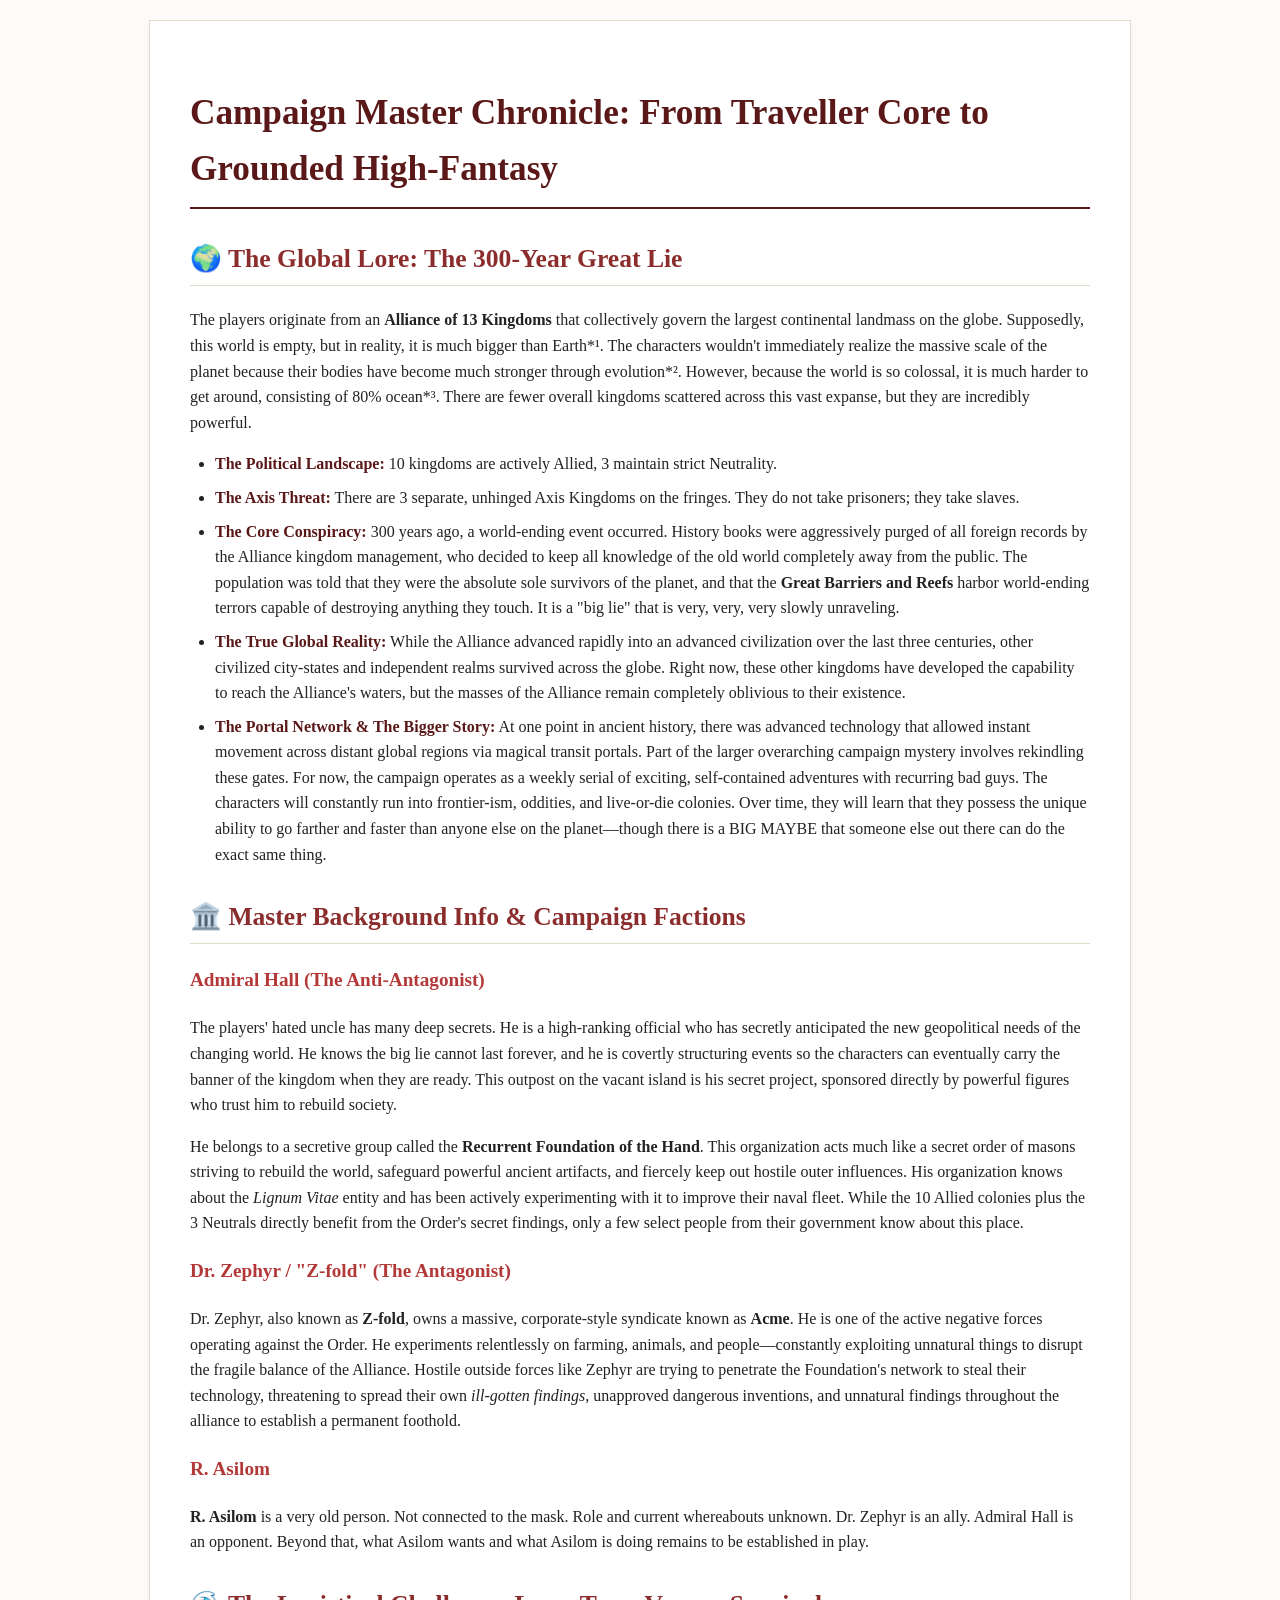
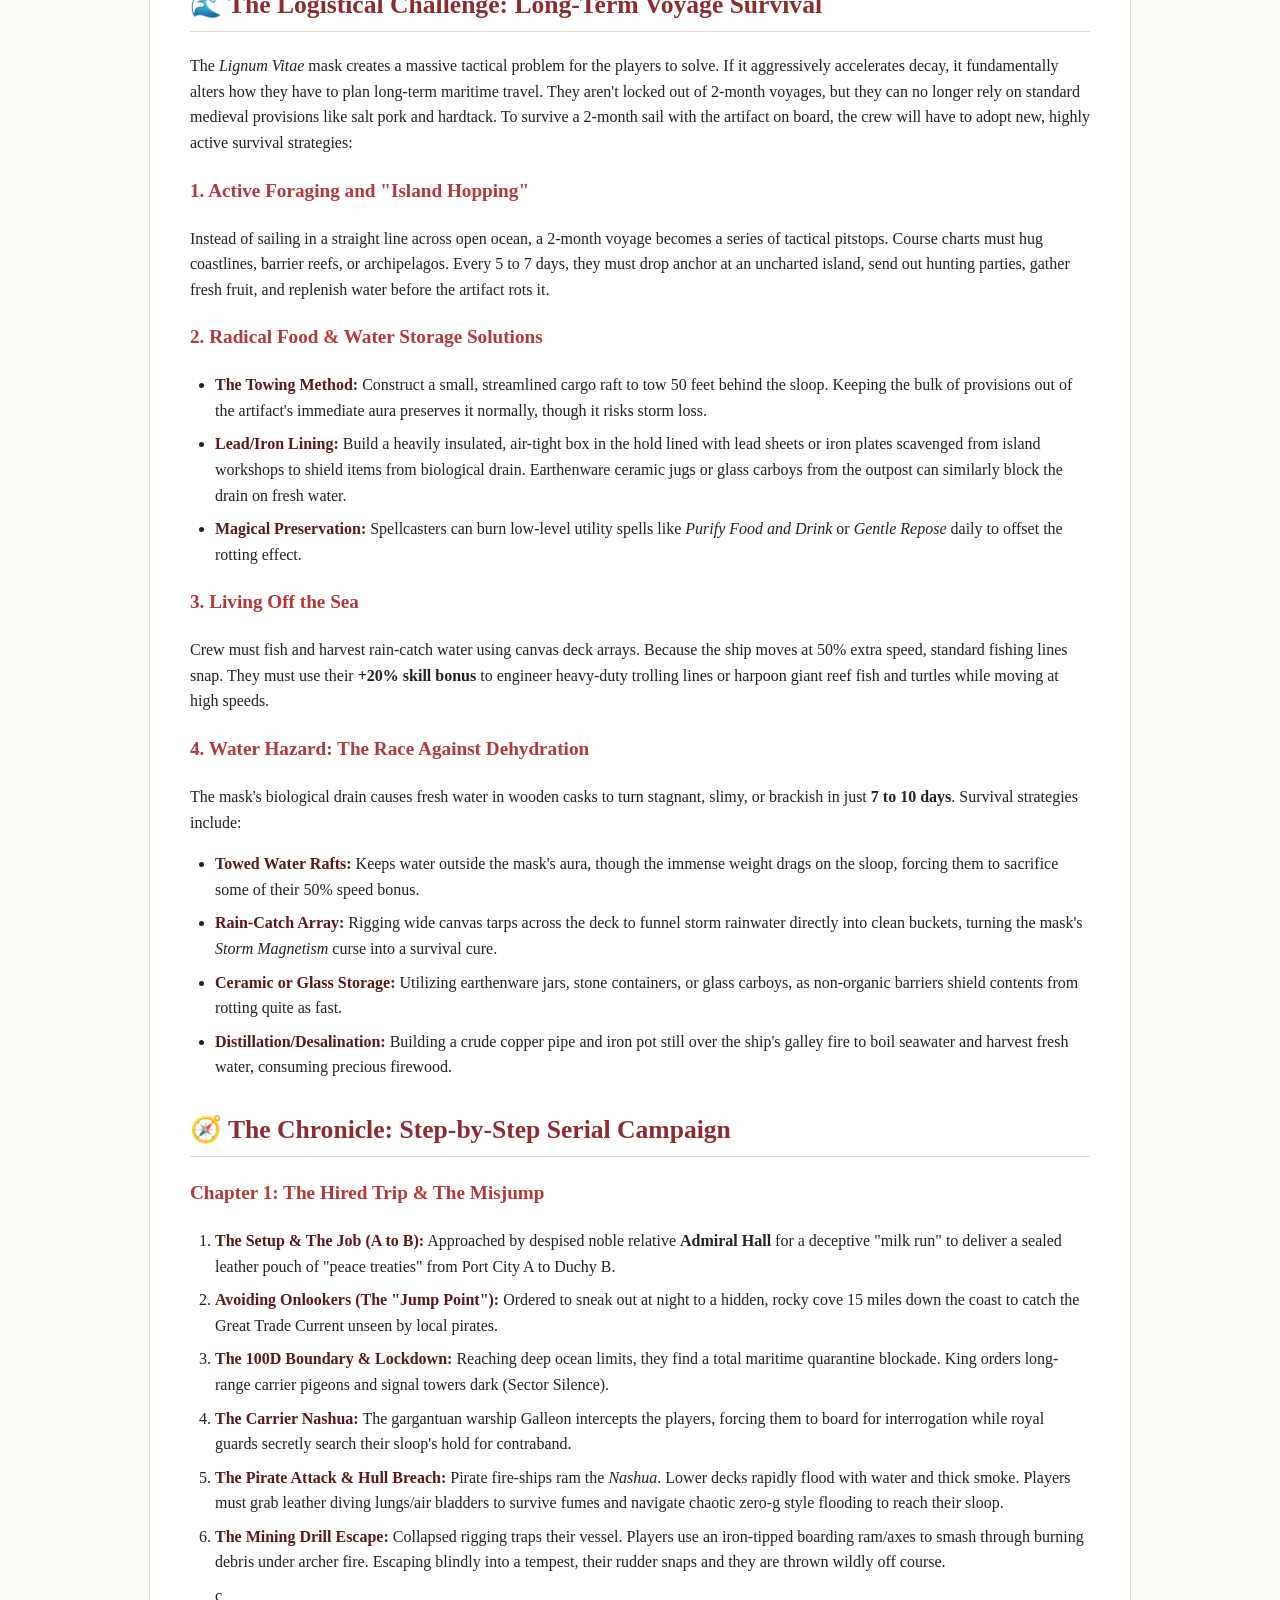
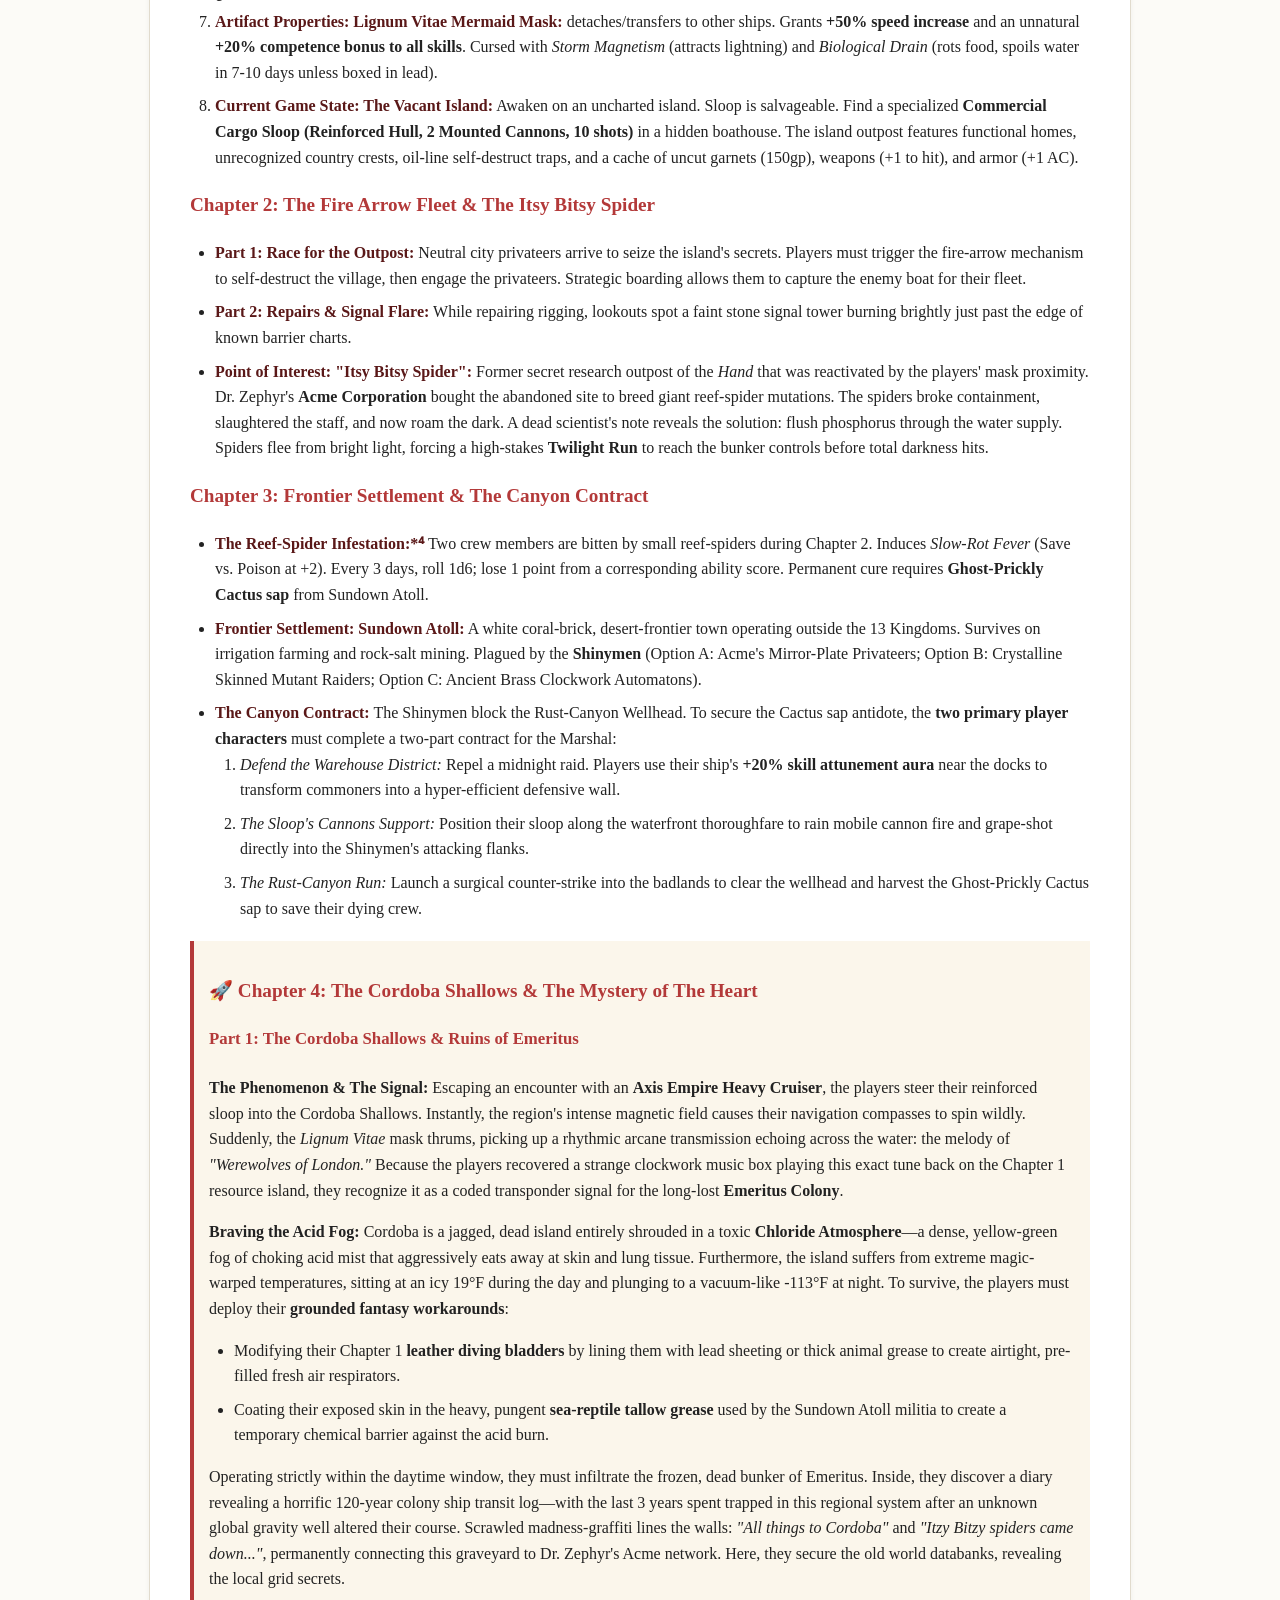
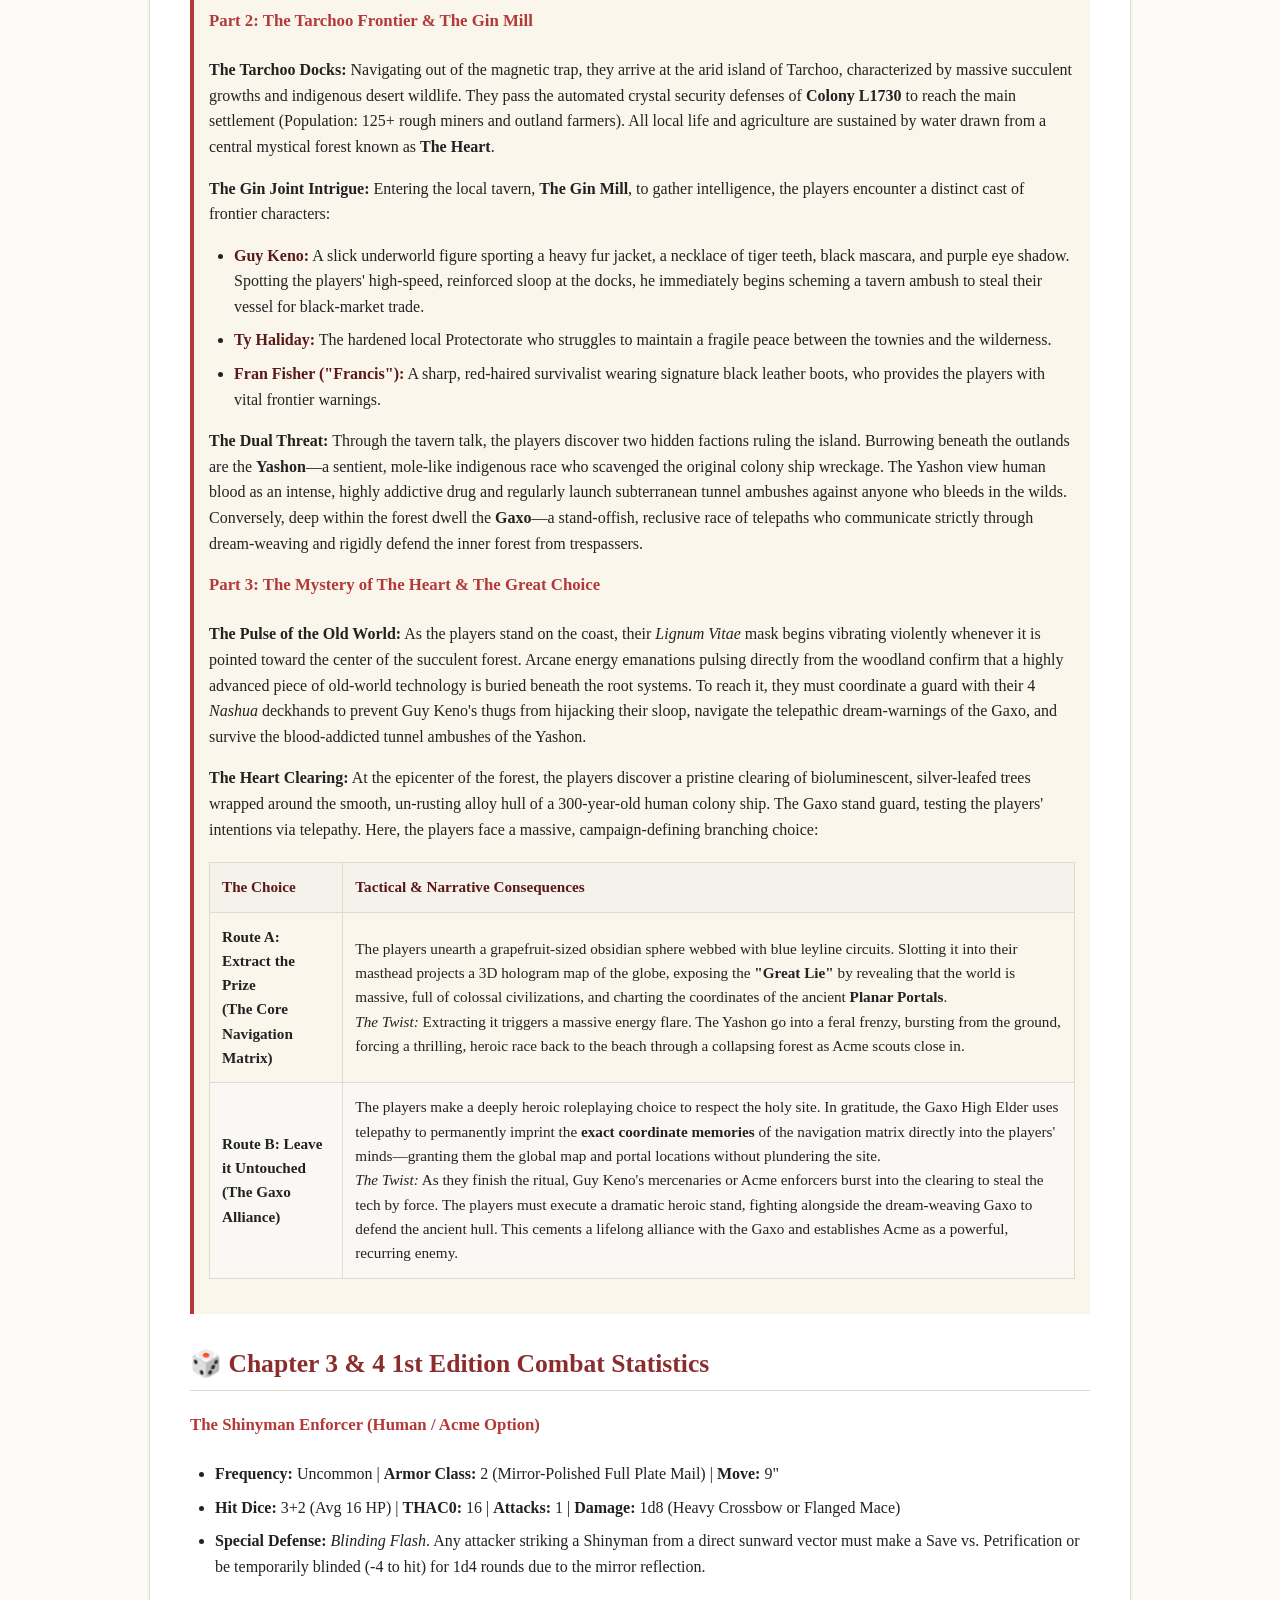
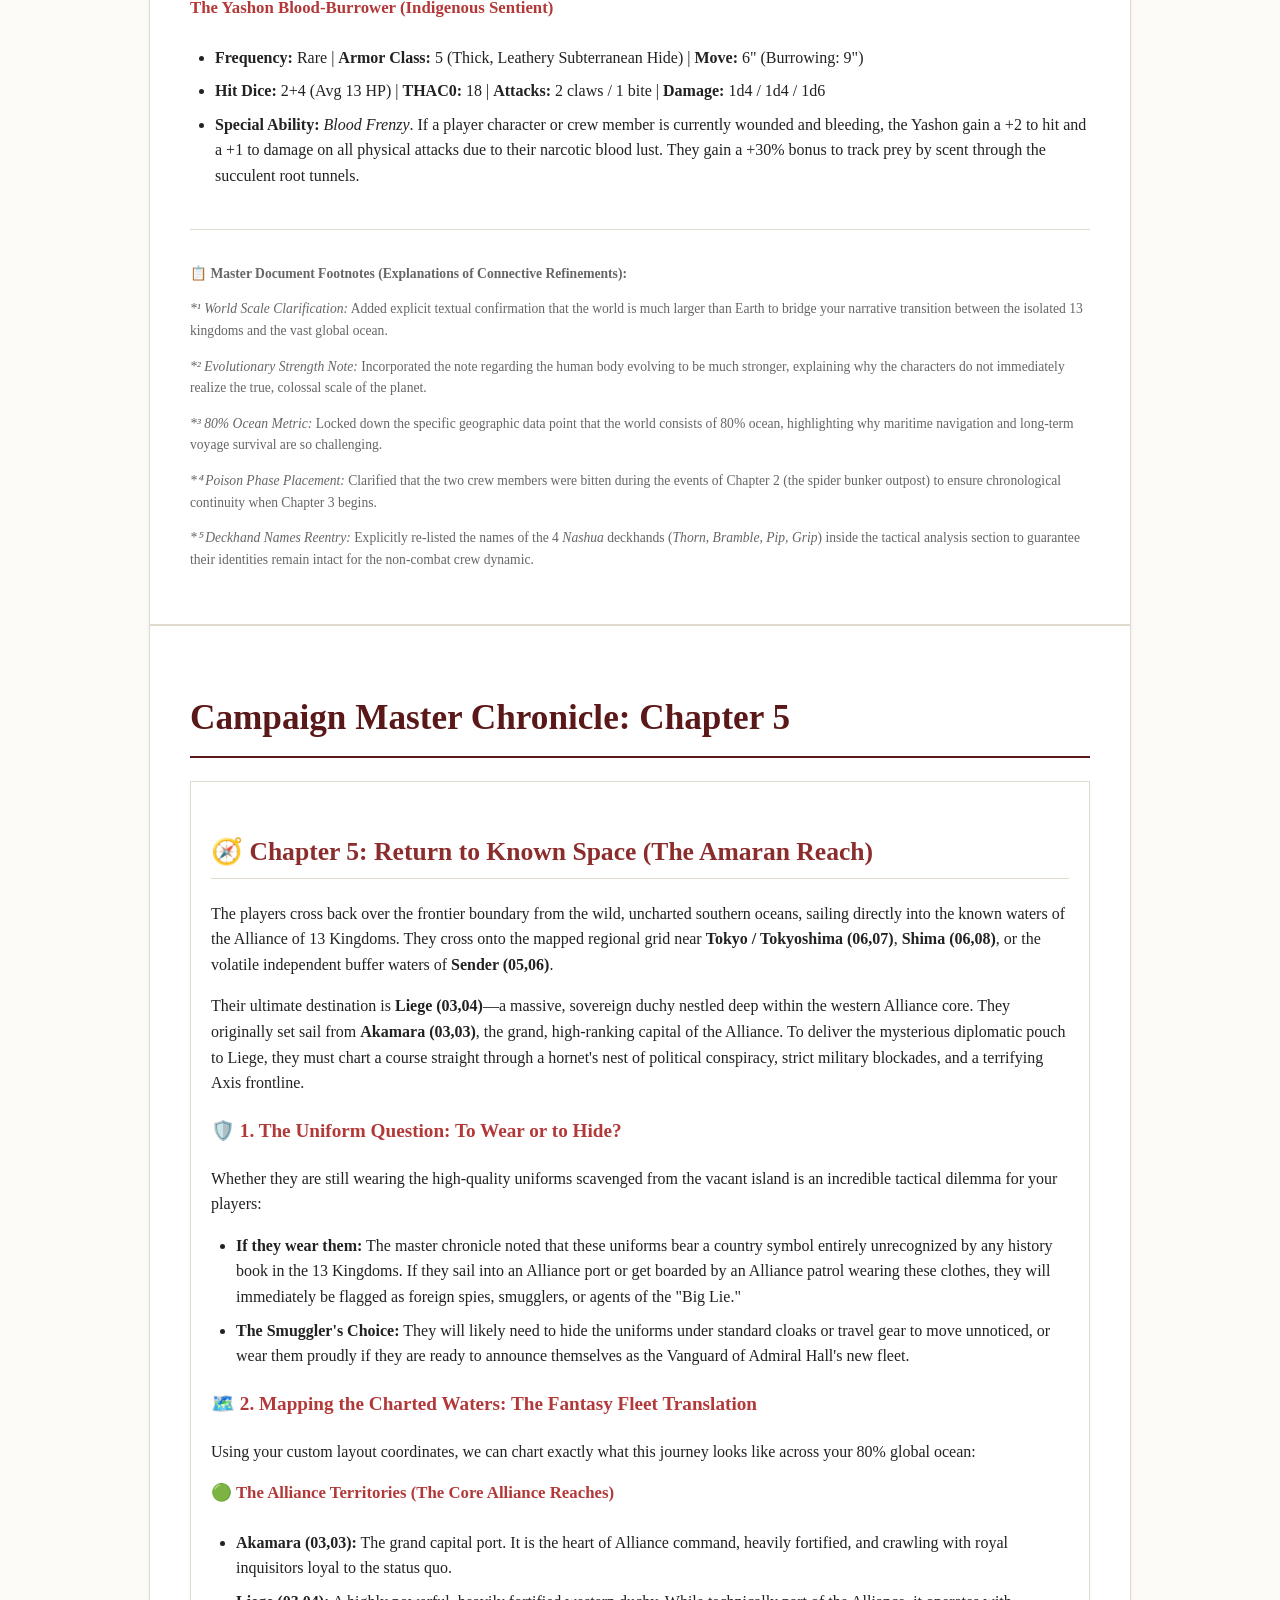
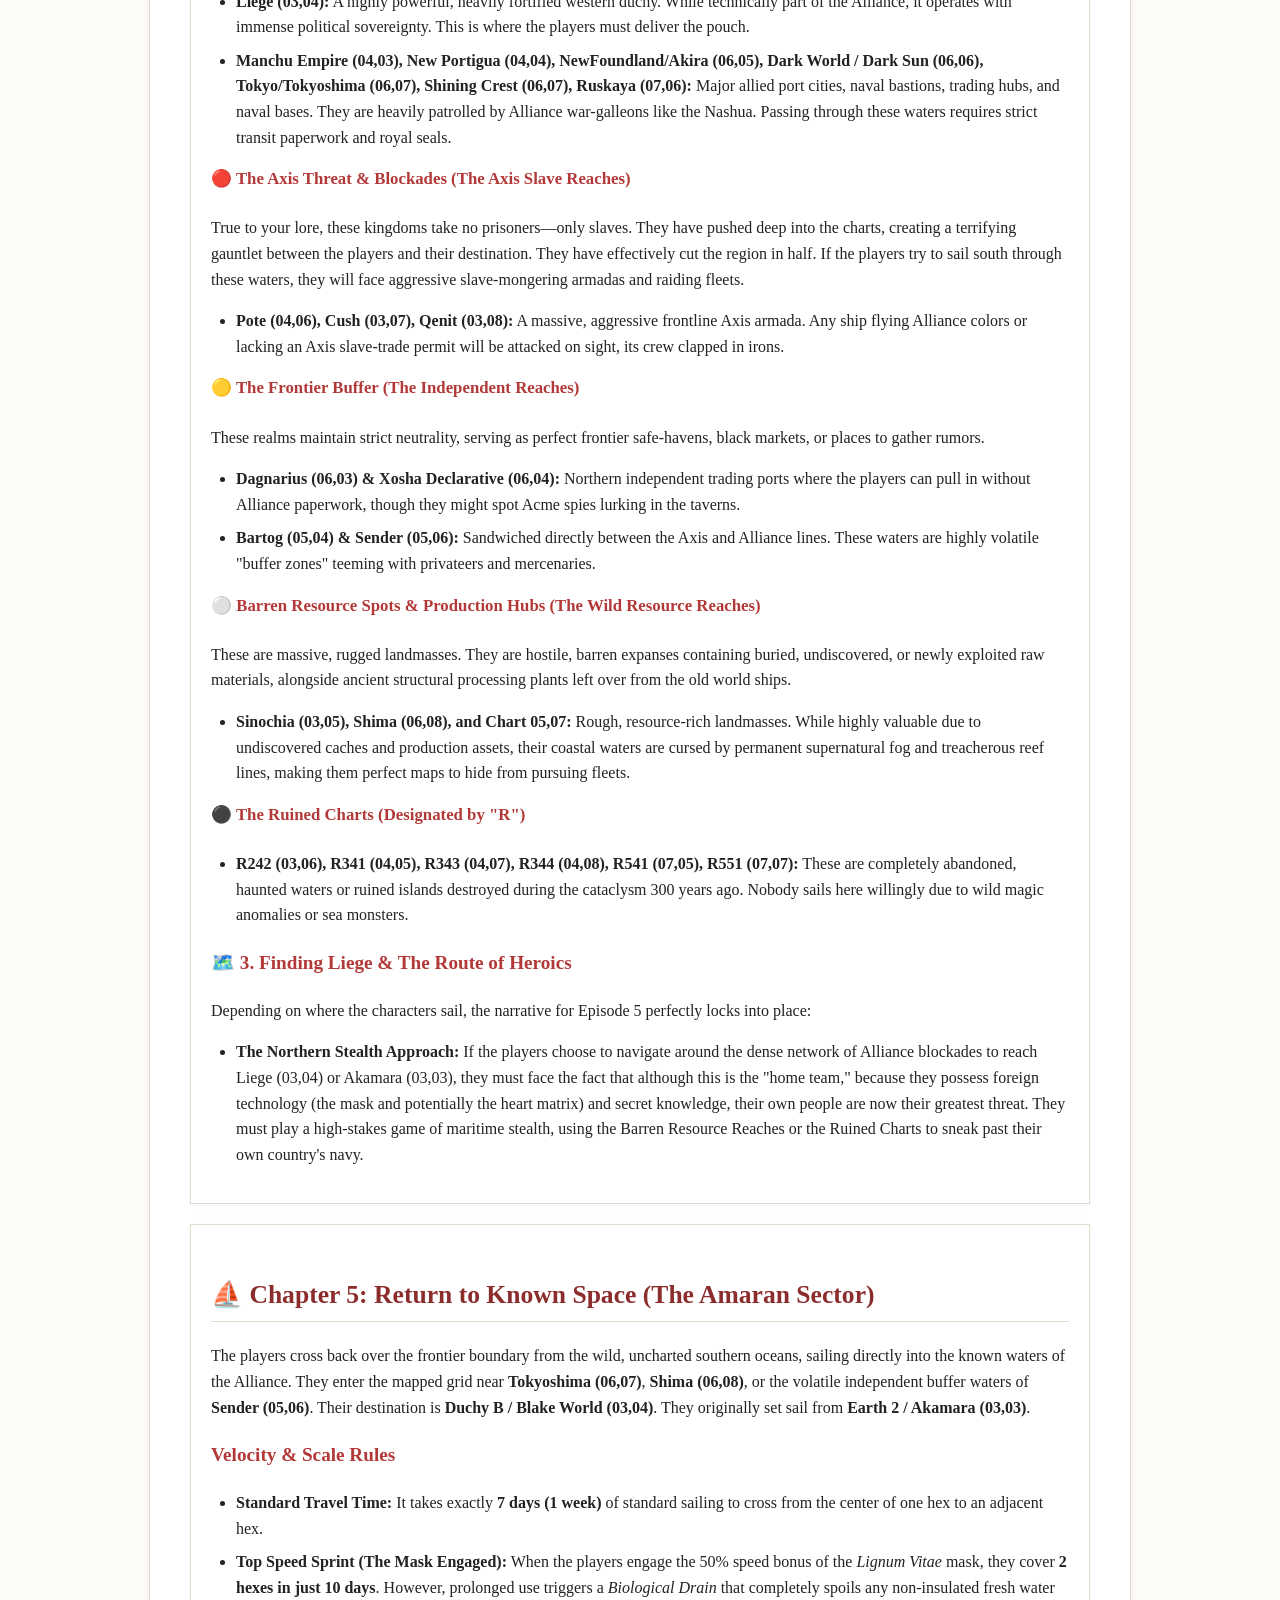
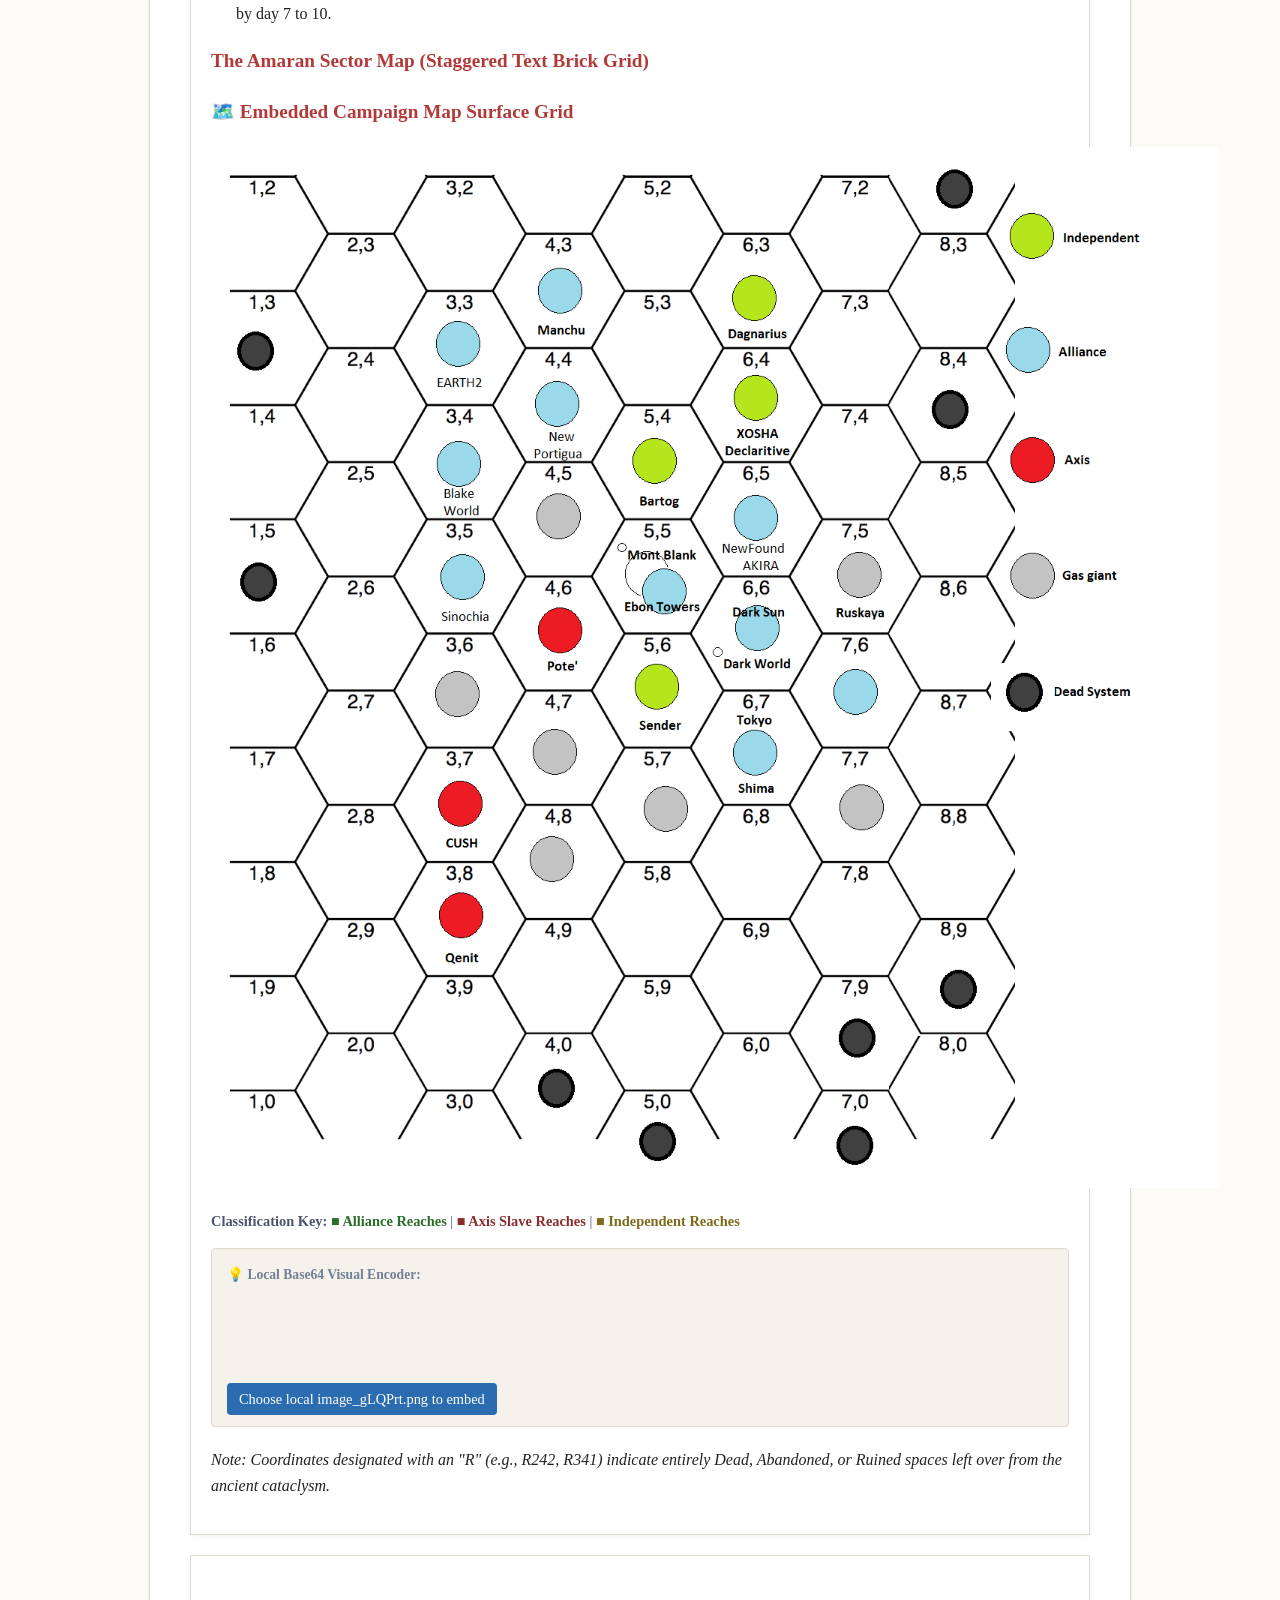
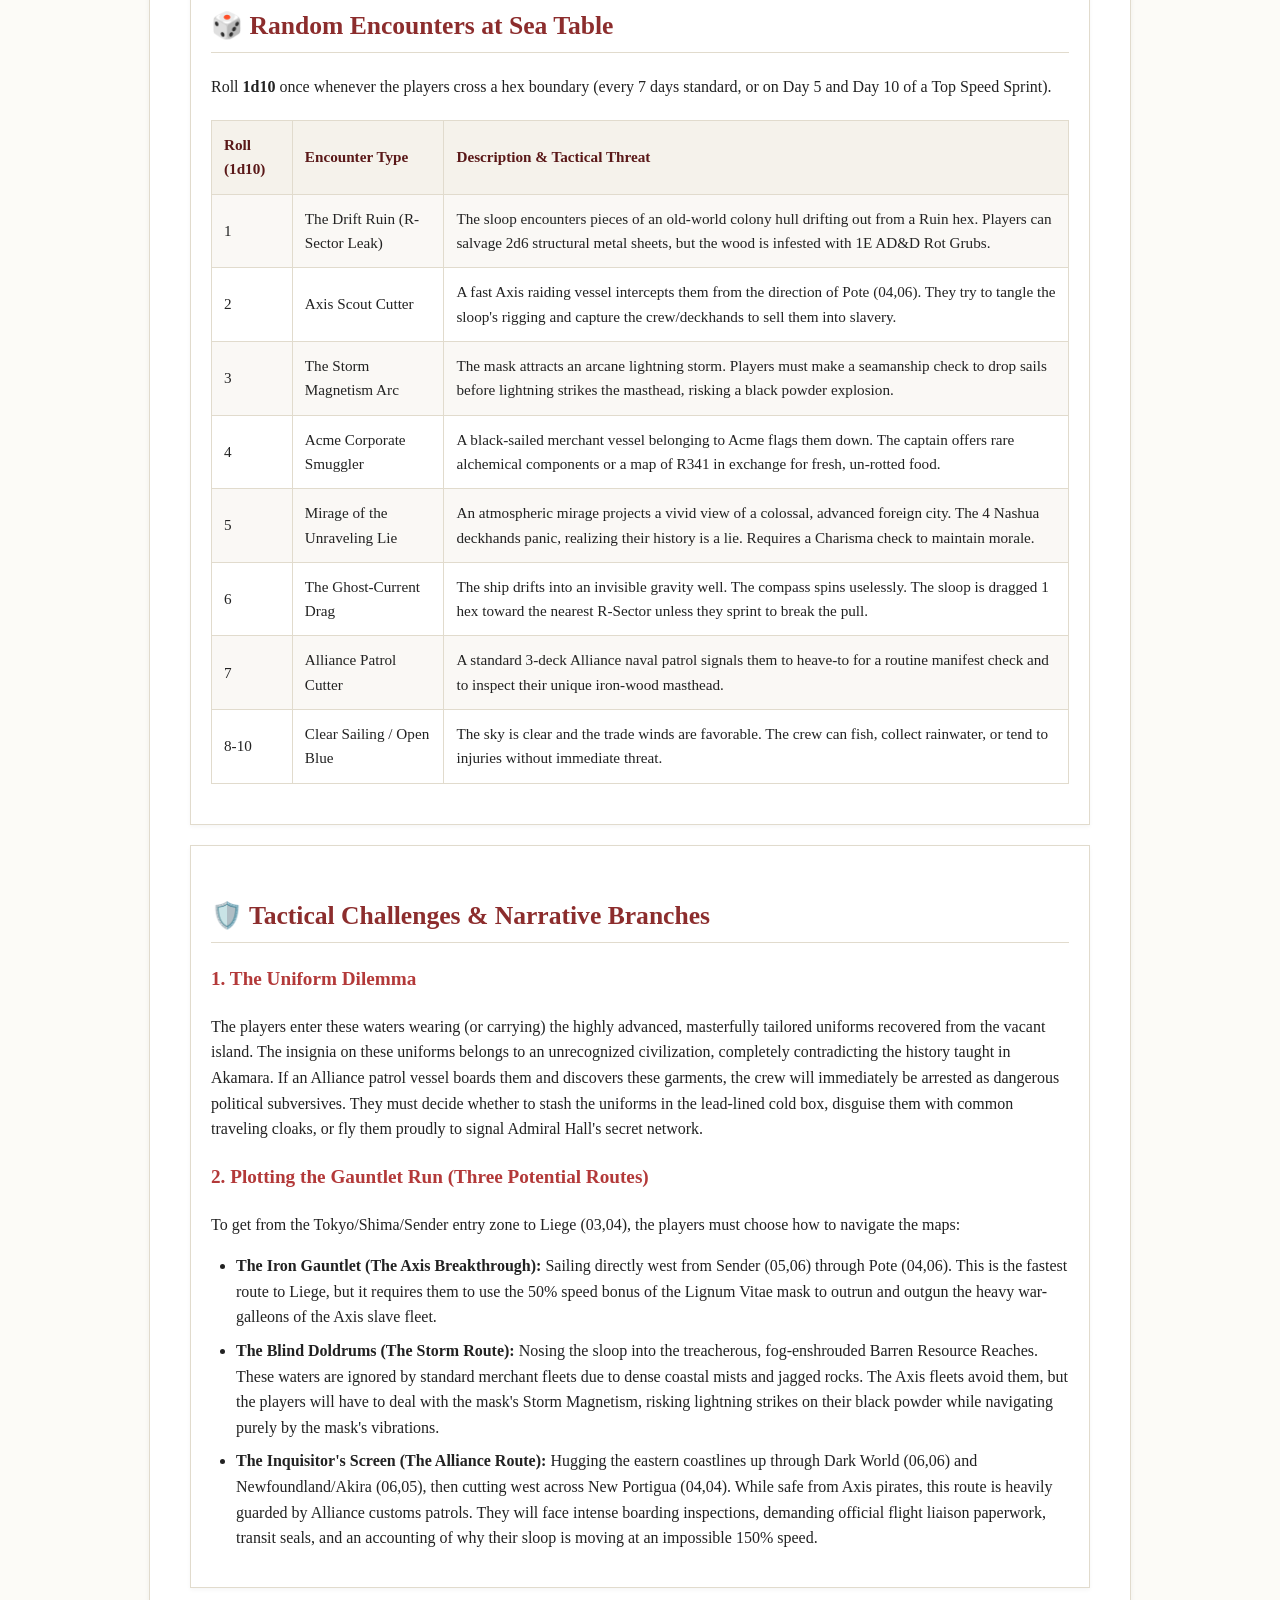
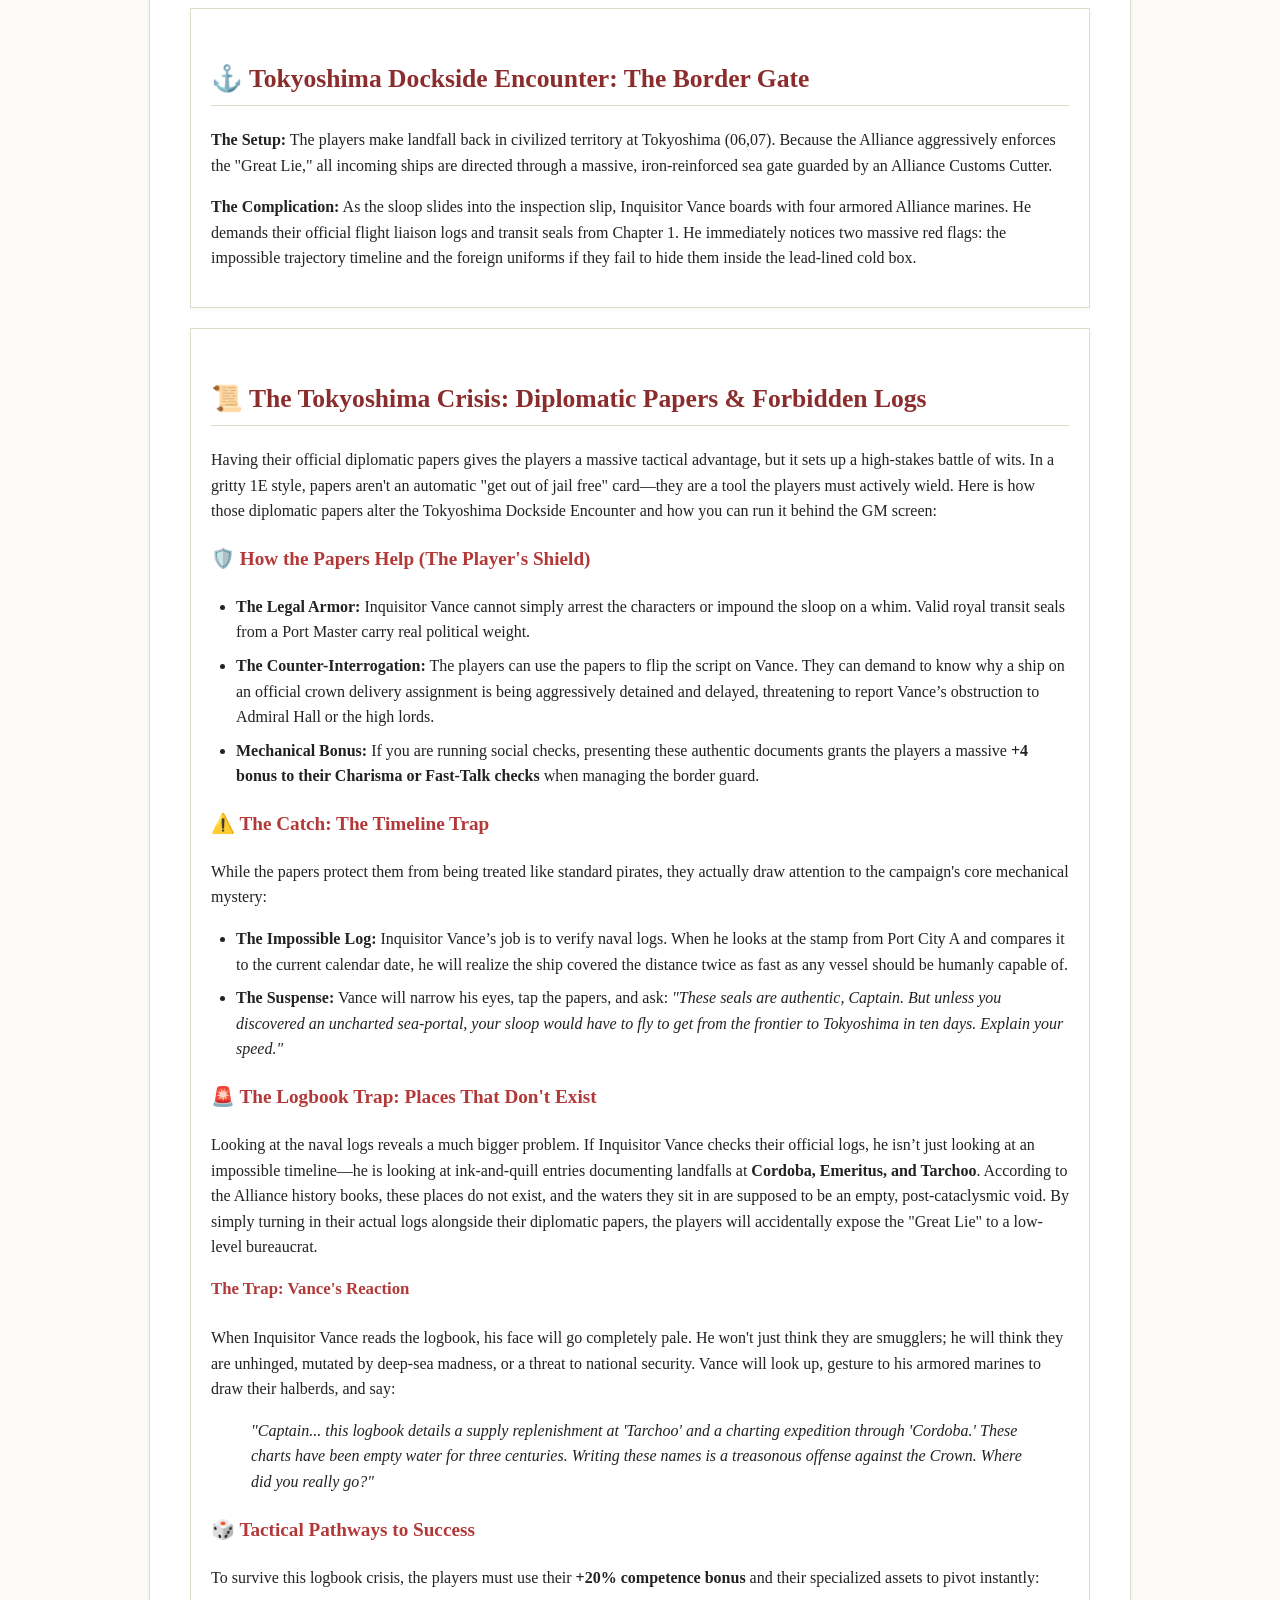
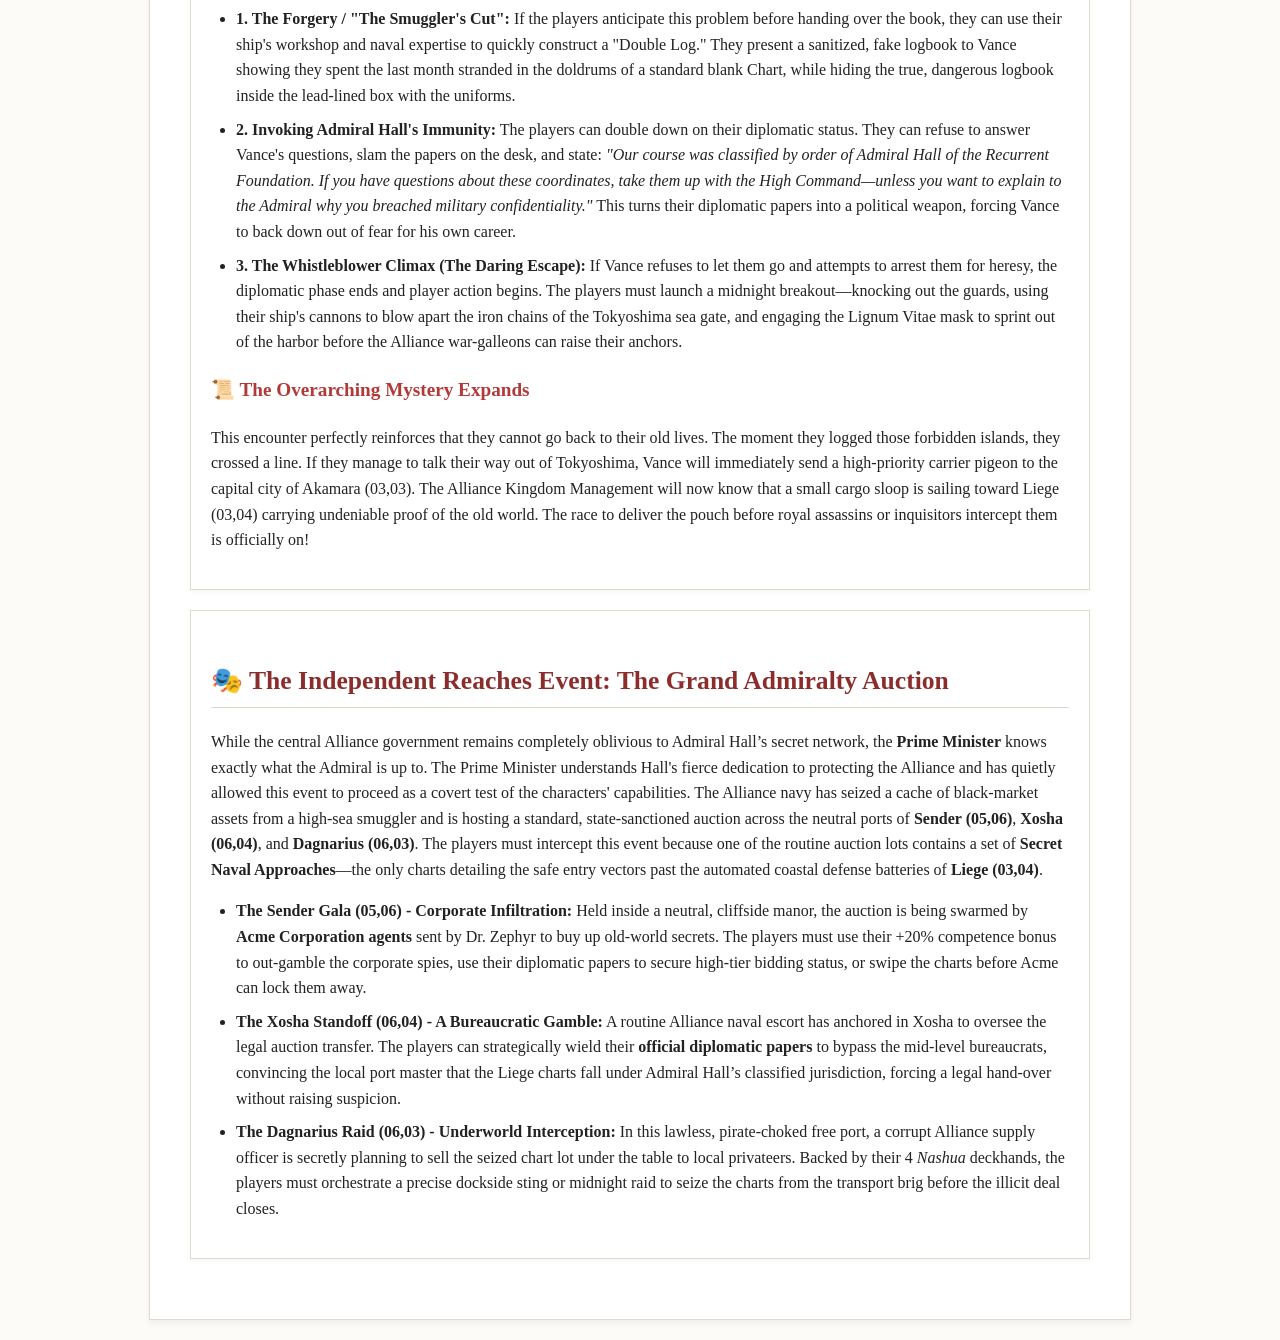
==== commit c9a4ddd8: "mod 3 files 3 new untracked" ====
--- a/M.PythonFantasy_Chronical_Trav_chap_1_4.html
+++ b/M.PythonFantasy_Chronical_Trav_chap_1_4.html
@@ -67,14 +67,10 @@
             to steal their technology, threatening to spread their own <em>ill-gotten findings</em>, unapproved
             dangerous inventions, and unnatural findings throughout the alliance to establish a permanent foothold.</p>
 
-        <h3>The Entity: R. Asilom</h3>
-        <p>The artifact's cargo is not a simple monster; it is a once-large but broken group that contains the essence
-            of change, chaos, and destruction. Its true name is <strong>R. Asilom</strong>. It is trying to reconstitute
-            warp points around the world and rekindle the ancient transit gates to move its knowledge and rebuild a
-            world full of magic and magical beings of prior ages. Its main ally in this endeavor is Dr. Zephyr, while
-            its chief opponent is Admiral Hall, who will stop at nothing to keep the alliance safe and stop the entity
-            from opening the gates. Admiral Hall orchestrated the players' initial trip specifically to send the entity
-            back to its native spawning grounds.</p>
+        <h3>R. Asilom</h3>
+        <p><strong>R. Asilom</strong> is a very old person. Not connected to the mask. Role and current whereabouts
+            unknown. Dr. Zephyr is an ally. Admiral Hall is an opponent. Beyond that, what Asilom wants and what
+            Asilom is doing remains to be established in play.</p>
 
         <h2>🌊 The Logistical Challenge: Long-Term Voyage Survival</h2>
         <p>The <em>Lignum Vitae</em> mask creates a massive tactical problem for the players to solve. If it
@@ -146,10 +142,7 @@
             <li><span class="bold-prefix">The Mining Drill Escape:</span> Collapsed rigging traps their vessel. Players
                 use an iron-tipped boarding ram/axes to smash through burning debris under archer fire. Escaping blindly
                 into a tempest, their rudder snaps and they are thrown wildly off course.</li>
-            <li><span class="bold-prefix">The Sabotaged Cargo:</span> A week later, the trunk erupts with lightning. The
-                gelatinous life form (broken pieces of <strong>R. Asilom</strong>) fuses into the ship's masthead,
-                seizing absolute trajectory control for a month and marooning them far beyond the Great Reefs.</li>
-            <li><span class="bold-prefix">Artifact Properties: Lignum Vitae Mermaid Mask:</span> detaches/transfers to
+            c <li><span class="bold-prefix">Artifact Properties: Lignum Vitae Mermaid Mask:</span> detaches/transfers to
                 other ships. Grants <strong>+50% speed increase</strong> and an unnatural <strong>+20% competence bonus
                     to all skills</strong>. Cursed with <em>Storm Magnetism</em> (attracts lightning) and <em>Biological
                     Drain</em> (rots food, spoils water in 7-10 days unless boxed in lead).</li>
